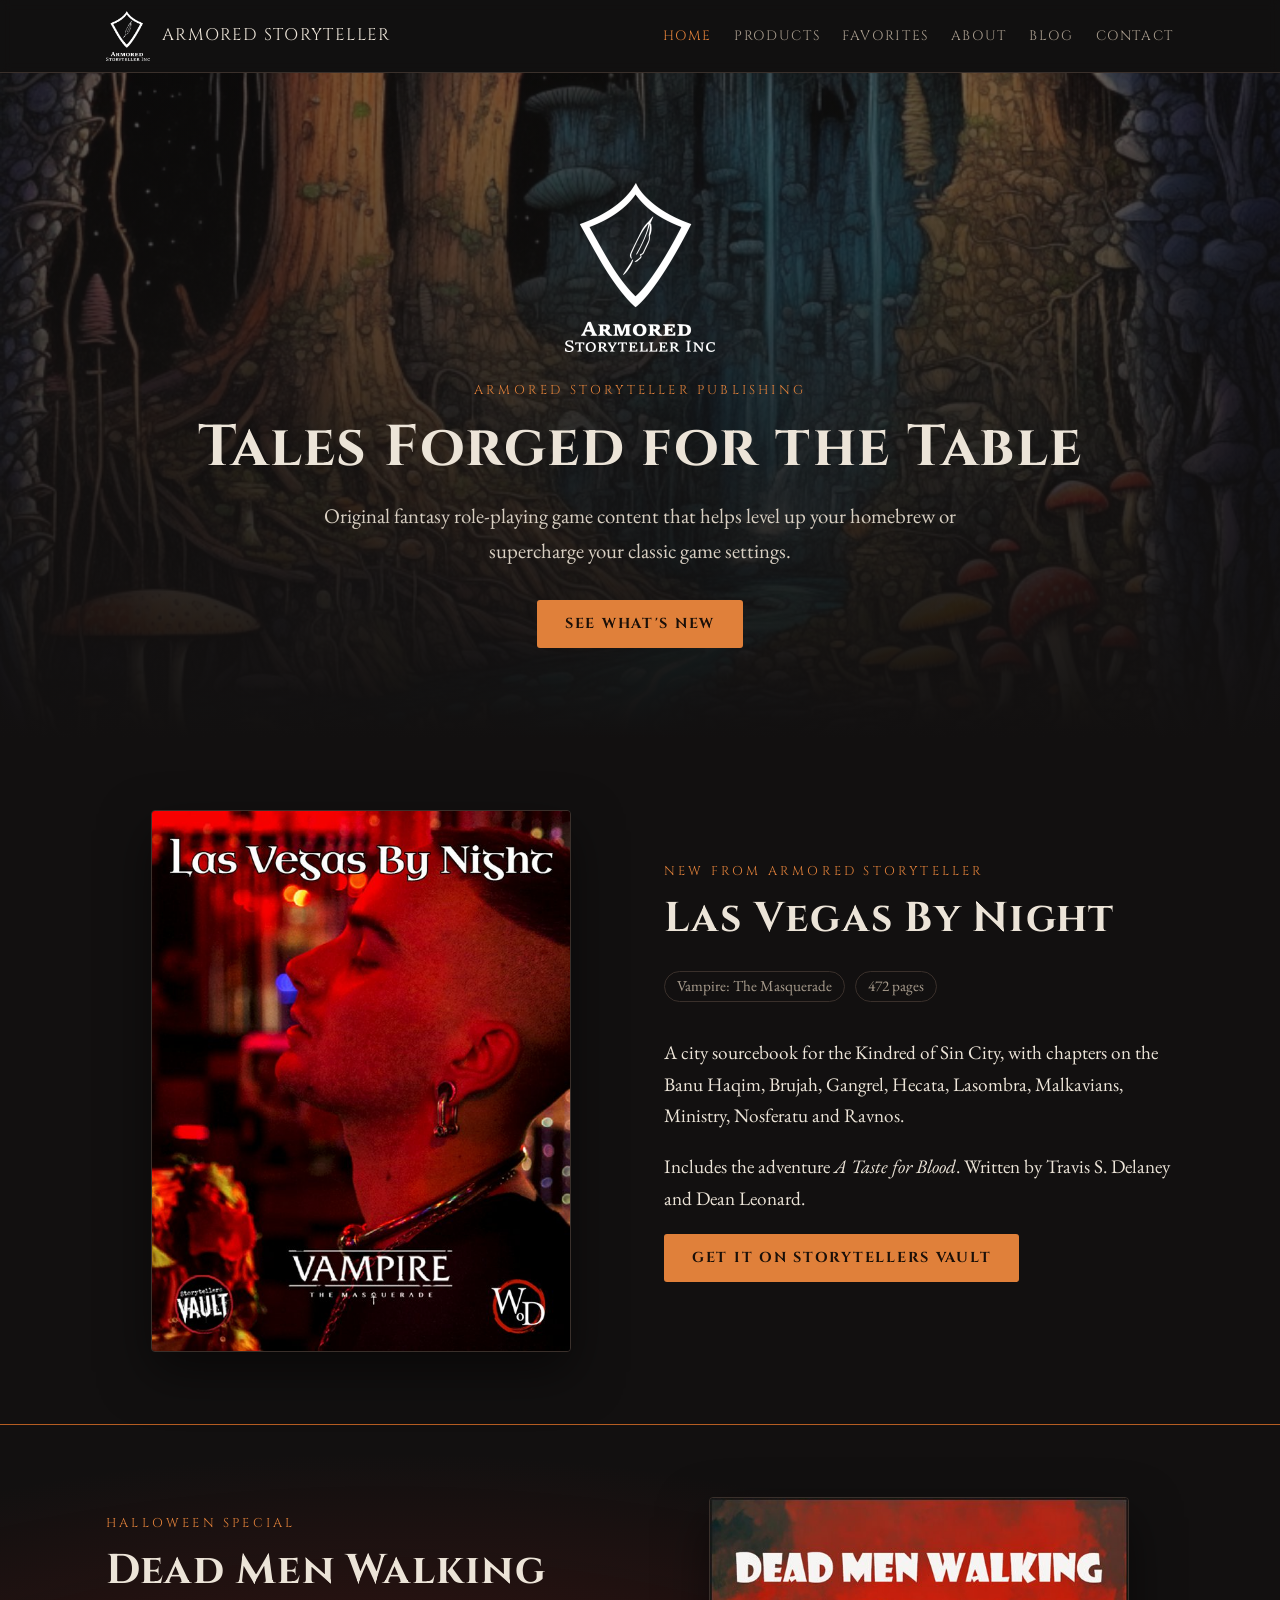
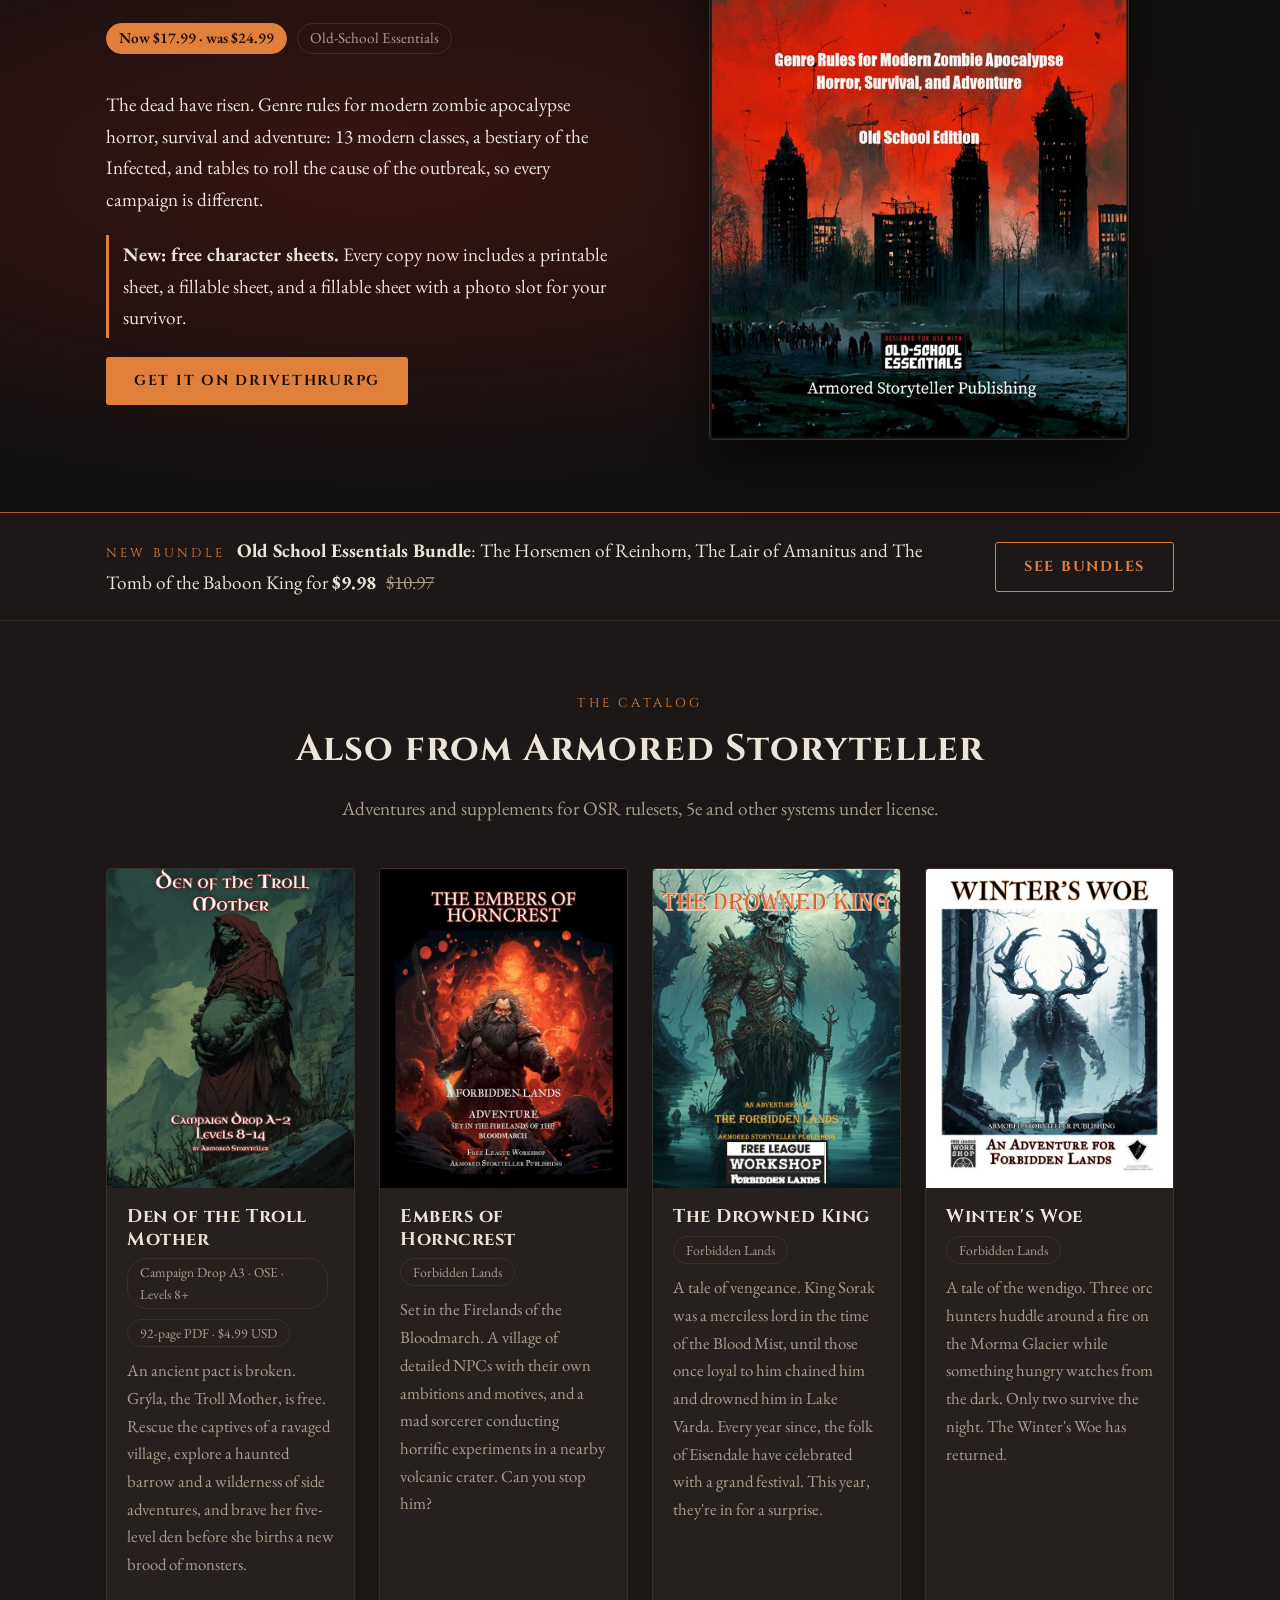
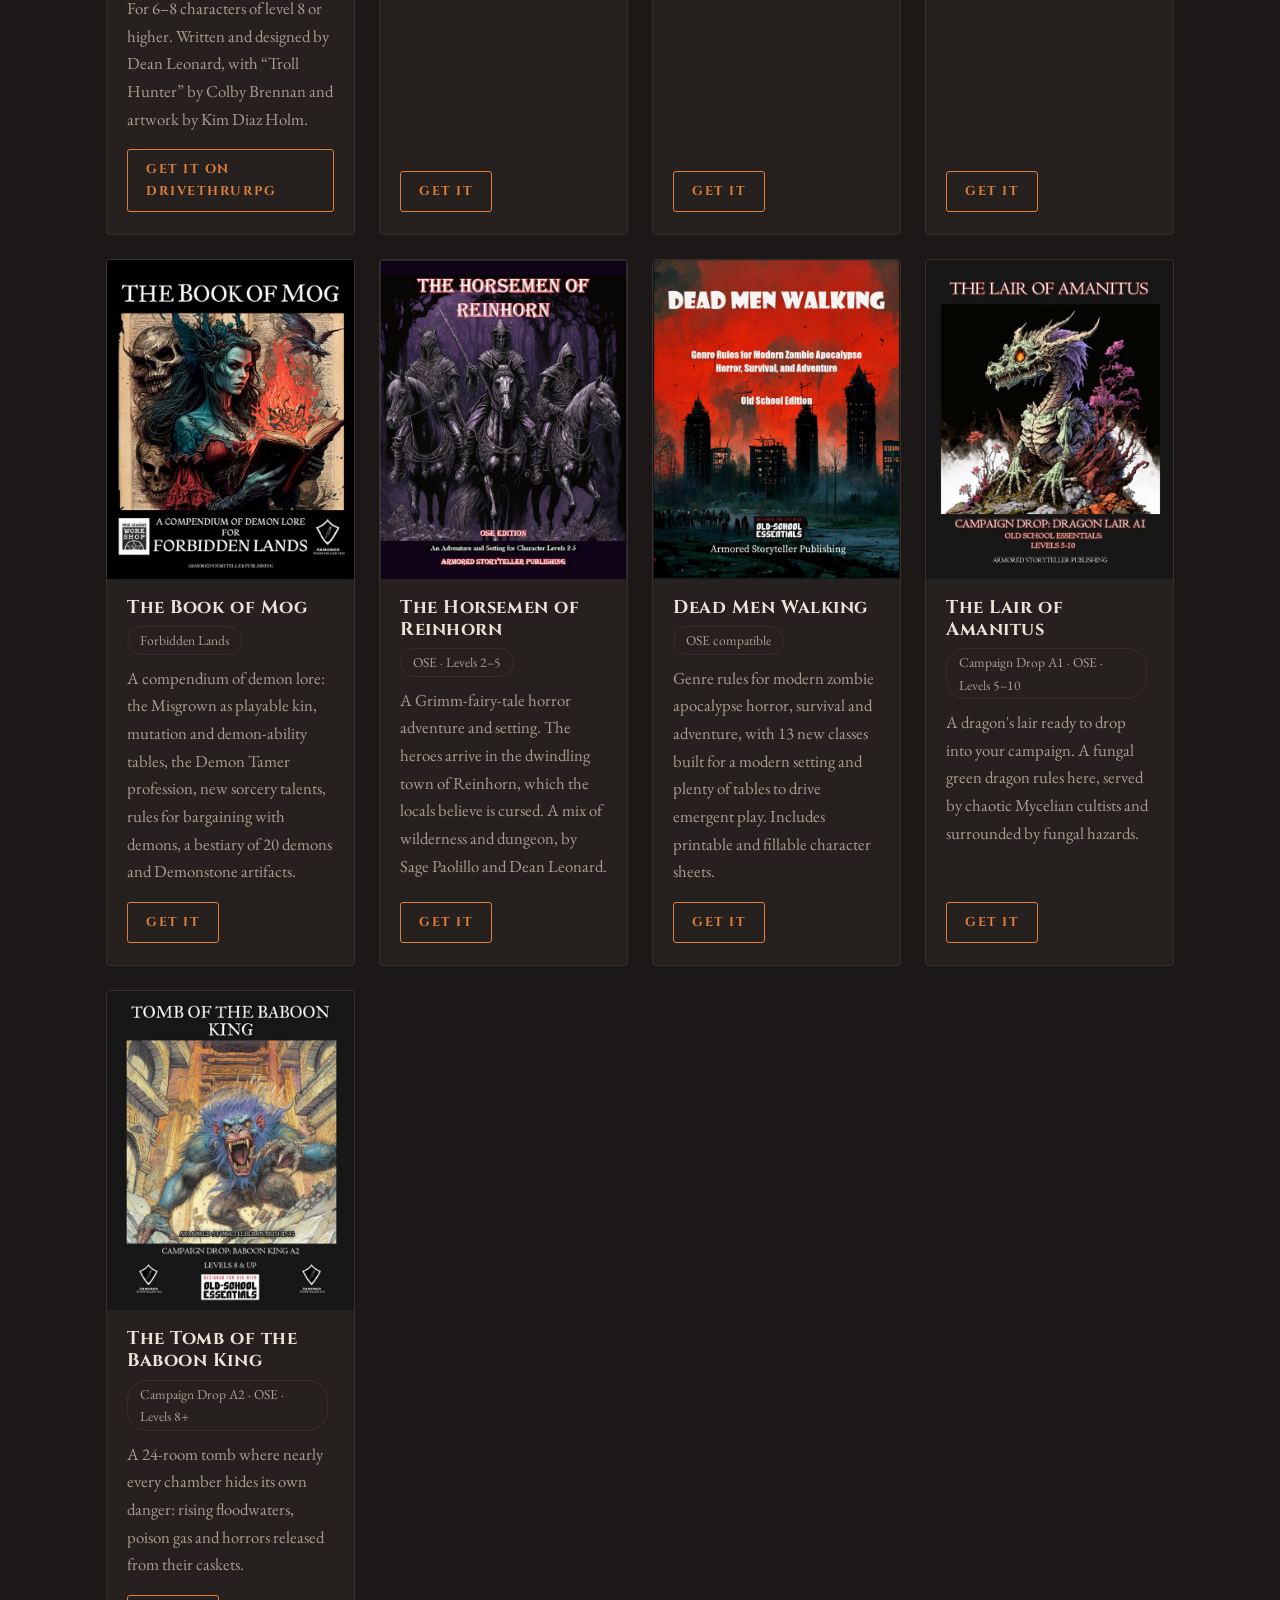
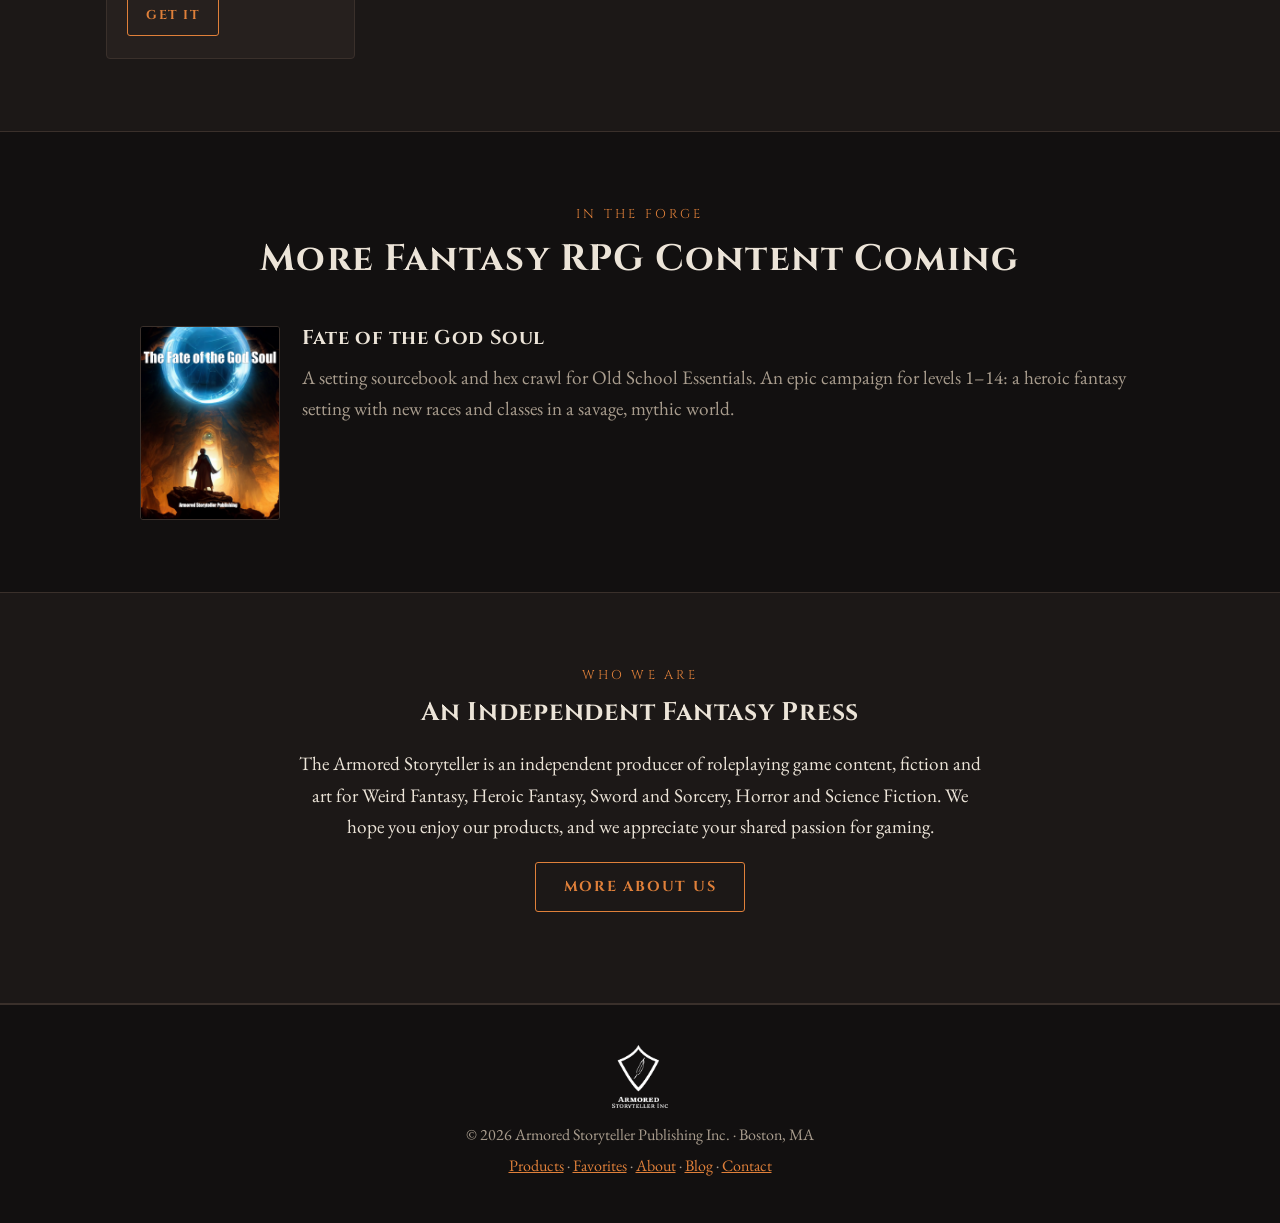
==== index.html @ 558086ab "Add Den of the Troll Mother to the published catalog Move Campaign Drop A3 from In the Forge to the " ====
<!doctype html>
<html lang="en">
<head>
  <meta charset="utf-8">
  <meta name="viewport" content="width=device-width, initial-scale=1">
  <title>Armored Storyteller Publishing</title>
  <meta name="description" content="Original fantasy role-playing game content to level up your homebrew or supercharge your classic game settings.">
  <link rel="icon" href="images/logo.png">
  <link rel="preconnect" href="https://fonts.googleapis.com">
  <link rel="preconnect" href="https://fonts.gstatic.com" crossorigin>
  <link href="https://fonts.googleapis.com/css2?family=Cinzel:wght@500;700&family=EB+Garamond:ital,wght@0,400;0,600;1,400&display=swap" rel="stylesheet">
  <link rel="stylesheet" href="style.css">
</head>
<body>

  <header class="site-header">
    <div class="wrap">
      <a class="brand" href="index.html">
        <img class="logo-img" src="images/logo-black.png" alt="">
        <span>Armored Storyteller</span>
      </a>
      <nav class="site-nav">
        <a href="index.html" aria-current="page">Home</a>
        <a href="index.html#products">Products</a>
        <a href="favorites.html">Favorites</a>
        <a href="about.html">About</a>
        <a href="blog.html">Blog</a>
        <a href="about.html#contact">Contact</a>
      </nav>
    </div>
  </header>

  <main>
    <div class="hero">
      <div class="wrap">
        <img class="logo-img" src="images/logo-black.png" alt="Armored Storyteller shield and quill logo">
        <span class="eyebrow">Armored Storyteller Publishing</span>
        <h1>Tales Forged for the Table</h1>
        <p>Original fantasy role-playing game content that helps level up your homebrew or supercharge your classic game settings.</p>
        <a class="button" href="#featured">See What's New</a>
      </div>
    </div>

    <section id="featured">
      <div class="wrap feature">
        <img class="feature-cover" src="images/cover-las-vegas-by-night.jpg" alt="Las Vegas By Night cover">
        <div>
          <span class="eyebrow">New from Armored Storyteller</span>
          <h2>Las Vegas By Night</h2>
          <span class="tag">Vampire: The Masquerade</span>
          <span class="tag">472 pages</span>
          <p>A city sourcebook for the Kindred of Sin City, with chapters on the Banu Haqim, Brujah, Gangrel, Hecata, Lasombra, Malkavians, Ministry, Nosferatu and Ravnos.</p>
          <p>Includes the adventure <em>A Taste for Blood</em>. Written by Travis S. Delaney and Dean Leonard.</p>
          <p><a class="button" href="https://site.storytellersvault.com/product/589470/Las-Vegas-By-Night">Get It on Storytellers Vault</a></p>
        </div>
      </div>
    </section>

    <!-- Seasonal special: edit or remove this whole section when the sale ends -->
    <section id="halloween" class="special">
      <div class="wrap feature">
        <div>
          <span class="eyebrow">Halloween Special</span>
          <h2>Dead Men Walking</h2>
          <span class="tag tag-special">Now $17.99 &middot; was $24.99</span>
          <span class="tag">Old-School Essentials</span>
          <p>The dead have risen. Genre rules for modern zombie apocalypse horror, survival and adventure: 13 modern classes, a bestiary of the Infected, and tables to roll the cause of the outbreak, so every campaign is different.</p>
          <p class="special-callout"><strong>New: free character sheets.</strong> Every copy now includes a printable sheet, a fillable sheet, and a fillable sheet with a photo slot for your survivor.</p>
          <p><a class="button" href="https://www.drivethrurpg.com/product/413932/Dead-Men-Walking-Genre-Rules-for-Modern-Zombie-Apocalypse-Horror-Survival-and-Adventure">Get It on DriveThruRPG</a></p>
        </div>
        <img class="feature-cover" src="images/cover-dead-men-walking.jpg" alt="Dead Men Walking cover">
      </div>
    </section>

    <section class="bundle-strip">
      <div class="wrap">
        <p><span class="eyebrow">New Bundle</span> <strong>Old School Essentials Bundle</strong>: The Horsemen of Reinhorn, The Lair of Amanitus and The Tomb of the Baboon King for <strong>$9.98</strong> <s>$10.97</s></p>
        <a class="button ghost" href="favorites.html">See Bundles</a>
      </div>
    </section>

    <section id="products" class="alt">
      <div class="wrap">
        <div class="section-title">
          <span class="eyebrow">The Catalog</span>
          <h2>Also from Armored Storyteller</h2>
          <p>Adventures and supplements for OSR rulesets, 5e and other systems under license.</p>
        </div>

        <div class="grid">
          <article class="card" id="den-of-the-troll-mother">
            <div class="card-art"><img src="images/cover-den-of-the-troll-mother.jpg" alt="Den of the Troll Mother cover"></div>
            <div class="card-body">
              <h3>Den of the Troll Mother</h3>
              <span class="tag">Campaign Drop A3 &middot; OSE &middot; Levels 8+</span>
              <span class="tag">92-page PDF &middot; $4.99 USD</span>
              <p>An ancient pact is broken. Gr&yacute;la, the Troll Mother, is free. Rescue the captives of a ravaged village, explore a haunted barrow and a wilderness of side adventures, and brave her five-level den before she births a new brood of monsters.</p>
              <p>For 6&ndash;8 characters of level 8 or higher. Written and designed by Dean Leonard, with &ldquo;Troll Hunter&rdquo; by Colby Brennan and artwork by Kim Diaz Holm.</p>
              <a class="button ghost" href="https://www.drivethrurpg.com/en/product/591816/den-of-the-troll-mother-campaign-drop-a3">Get It on DriveThruRPG</a>
            </div>
          </article>

          <article class="card">
            <div class="card-art"><img src="images/cover-embers-of-horncrest.jpg" alt="The Embers of Horncrest cover"></div>
            <div class="card-body">
              <h3>Embers of Horncrest</h3>
              <span class="tag">Forbidden Lands</span>
              <p>Set in the Firelands of the Bloodmarch. A village of detailed NPCs with their own ambitions and motives, and a mad sorcerer conducting horrific experiments in a nearby volcanic crater. Can you stop him?</p>
              <a class="button ghost" href="https://www.drivethrurpg.com/en/product/478391/embers-of-horncrest">Get It</a>
            </div>
          </article>

          <article class="card">
            <div class="card-art"><img src="images/cover-drowned-king.jpg" alt="The Drowned King cover"></div>
            <div class="card-body">
              <h3>The Drowned King</h3>
              <span class="tag">Forbidden Lands</span>
              <p>A tale of vengeance. King Sorak was a merciless lord in the time of the Blood Mist, until those once loyal to him chained him and drowned him in Lake Varda. Every year since, the folk of Eisendale have celebrated with a grand festival. This year, they're in for a surprise.</p>
              <a class="button ghost" href="https://www.drivethrurpg.com/product/424022/The-Drowned-King">Get It</a>
            </div>
          </article>

          <article class="card">
            <div class="card-art"><img src="images/cover-winters-woe.jpg" alt="Winter's Woe cover"></div>
            <div class="card-body">
              <h3>Winter's Woe</h3>
              <span class="tag">Forbidden Lands</span>
              <p>A tale of the wendigo. Three orc hunters huddle around a fire on the Morma Glacier while something hungry watches from the dark. Only two survive the night. The Winter's Woe has returned.</p>
              <a class="button ghost" href="https://www.drivethrurpg.com/product/429504/Winters-Woe-An-Adventure-for-Forbidden-Lands">Get It</a>
            </div>
          </article>

          <article class="card">
            <div class="card-art"><img src="images/cover-book-of-mog.jpg" alt="The Book of Mog cover"></div>
            <div class="card-body">
              <h3>The Book of Mog</h3>
              <span class="tag">Forbidden Lands</span>
              <p>A compendium of demon lore: the Misgrown as playable kin, mutation and demon-ability tables, the Demon Tamer profession, new sorcery talents, rules for bargaining with demons, a bestiary of 20 demons and Demonstone artifacts.</p>
              <a class="button ghost" href="https://www.drivethrurpg.com/product/435858/The-Book-of-Mog">Get It</a>
            </div>
          </article>

          <article class="card">
            <div class="card-art"><img src="images/cover-horsemen-of-reinhorn.jpg" alt="The Horsemen of Reinhorn cover"></div>
            <div class="card-body">
              <h3>The Horsemen of Reinhorn</h3>
              <span class="tag">OSE &middot; Levels 2&ndash;5</span>
              <p>A Grimm-fairy-tale horror adventure and setting. The heroes arrive in the dwindling town of Reinhorn, which the locals believe is cursed. A mix of wilderness and dungeon, by Sage Paolillo and Dean Leonard.</p>
              <a class="button ghost" href="https://www.drivethrurpg.com/product/420869/The-Horsemen-of-Reinhorn">Get It</a>
            </div>
          </article>

          <article class="card">
            <div class="card-art"><img src="images/cover-dead-men-walking.jpg" alt="Dead Men Walking cover"></div>
            <div class="card-body">
              <h3>Dead Men Walking</h3>
              <span class="tag">OSE compatible</span>
              <p>Genre rules for modern zombie apocalypse horror, survival and adventure, with 13 new classes built for a modern setting and plenty of tables to drive emergent play. Includes printable and fillable character sheets.</p>
              <a class="button ghost" href="https://www.drivethrurpg.com/product/413932/Dead-Men-Walking-Genre-Rules-for-Modern-Zombie-Apocalypse-Horror-Survival-and-Adventure">Get It</a>
            </div>
          </article>

          <article class="card">
            <div class="card-art"><img src="images/cover-lair-of-amanitus.jpg" alt="The Lair of Amanitus cover"></div>
            <div class="card-body">
              <h3>The Lair of Amanitus</h3>
              <span class="tag">Campaign Drop A1 &middot; OSE &middot; Levels 5&ndash;10</span>
              <p>A dragon's lair ready to drop into your campaign. A fungal green dragon rules here, served by chaotic Mycelian cultists and surrounded by fungal hazards.</p>
              <a class="button ghost" href="https://www.drivethrurpg.com/product/424995/The-Lair-of-Amanitus-Campaign-Drop-Dragon-Lair-A1">Get It</a>
            </div>
          </article>

          <article class="card">
            <div class="card-art"><img src="images/cover-tomb-of-the-baboon-king.jpg" alt="Tomb of the Baboon King cover"></div>
            <div class="card-body">
              <h3>The Tomb of the Baboon King</h3>
              <span class="tag">Campaign Drop A2 &middot; OSE &middot; Levels 8+</span>
              <p>A 24-room tomb where nearly every chamber hides its own danger: rising floodwaters, poison gas and horrors released from their caskets.</p>
              <a class="button ghost" href="https://www.drivethrurpg.com/product/443056/The-Tomb-of-the-Baboon-King-Campaign-Drop-A2">Get It</a>
            </div>
          </article>
        </div>
      </div>
    </section>

    <section id="forge">
      <div class="wrap">
        <div class="section-title">
          <span class="eyebrow">In the Forge</span>
          <h2>More Fantasy RPG Content Coming</h2>
        </div>

        <div class="forge">
          <div class="forge-item">
            <img src="images/fate-of-the-god-soul.png" alt="Fate of the God Soul cover">
            <div>
              <h3>Fate of the God Soul</h3>
              <p>A setting sourcebook and hex crawl for Old School Essentials. An epic campaign for levels 1&ndash;14: a heroic fantasy setting with new races and classes in a savage, mythic world.</p>
            </div>
          </div>


        </div>
      </div>
    </section>

    <section class="alt">
      <div class="wrap prose" style="text-align: center;">
        <span class="eyebrow">Who We Are</span>
        <h2 style="margin-top: 0;">An Independent Fantasy Press</h2>
        <p>The Armored Storyteller is an independent producer of roleplaying game content, fiction and art for Weird Fantasy, Heroic Fantasy, Sword and Sorcery, Horror and Science Fiction. We hope you enjoy our products, and we appreciate your shared passion for gaming.</p>
        <p><a class="button ghost" href="about.html">More About Us</a></p>
      </div>
    </section>
  </main>

  <footer class="site-footer">
    <div class="wrap">
      <img class="logo-img" src="images/logo-black.png" alt="">
      <p>&copy; 2026 Armored Storyteller Publishing Inc. &middot; Boston, MA</p>
      <p><a href="index.html#products">Products</a> &middot; <a href="favorites.html">Favorites</a> &middot; <a href="about.html">About</a> &middot; <a href="blog.html">Blog</a> &middot; <a href="about.html#contact">Contact</a></p>
    </div>
  </footer>

</body>
</html>
---- style.css ----
/* Armored Storyteller Publishing - shared styles */

:root {
  --bg: #121010;
  --surface: #1c1817;
  --surface-2: #26201e;
  --border: #3a302b;
  --text: #ece4d8;
  --muted: #a99d8e;
  --ember: #e0803a;
  --ember-dark: #b55d22;
  --heading-font: "Cinzel", Georgia, serif;
  --body-font: "EB Garamond", Georgia, serif;
}

* { box-sizing: border-box; }

html { scroll-behavior: smooth; }

body {
  margin: 0;
  background: var(--bg);
  color: var(--text);
  font-family: var(--body-font);
  font-size: 1.2rem;
  line-height: 1.65;
}

img { max-width: 100%; display: block; }

a { color: var(--ember); }
a:hover { color: #f3a165; }

h1, h2, h3 {
  font-family: var(--heading-font);
  font-weight: 700;
  line-height: 1.2;
  letter-spacing: 0.03em;
  margin: 0 0 0.6em;
}

.wrap {
  max-width: 1100px;
  margin: 0 auto;
  padding: 0 16px;
}

/* ---------- Header ---------- */

.site-header {
  position: sticky;
  top: 0;
  z-index: 10;
  background: rgba(18, 16, 16, 0.94);
  border-bottom: 1px solid var(--border);
  backdrop-filter: blur(6px);
}

.site-header .wrap {
  display: flex;
  align-items: center;
  justify-content: space-between;
  gap: 16px;
  min-height: 72px;
  flex-wrap: wrap;
}

.brand {
  display: flex;
  align-items: center;
  gap: 12px;
  text-decoration: none;
  color: var(--text);
}

/* The logo file is black on white; invert it for the dark theme */
.logo-img {
  filter: invert(1);
  mix-blend-mode: screen;
}

.brand .logo-img { width: 44px; }

.brand span {
  font-family: var(--heading-font);
  font-size: 1.05rem;
  letter-spacing: 0.08em;
  text-transform: uppercase;
}

.site-nav {
  display: flex;
  flex-wrap: wrap;
  gap: 4px 22px;
}

.site-nav a {
  font-family: var(--heading-font);
  font-size: 0.85rem;
  letter-spacing: 0.12em;
  text-transform: uppercase;
  text-decoration: none;
  color: var(--muted);
  padding: 6px 0;
}

.site-nav a:hover,
.site-nav a[aria-current="page"] { color: var(--ember); }

/* ---------- Hero ---------- */

.hero {
  position: relative;
  padding: 110px 0 90px;
  background:
    linear-gradient(180deg, rgba(18,16,16,0.55) 0%, rgba(18,16,16,0.85) 70%, var(--bg) 100%),
    url("images/cavern.png") center / cover no-repeat;
  text-align: center;
}

.hero .logo-img {
  width: 150px;
  margin: 0 auto 28px;
}

.hero h1 {
  font-size: clamp(2rem, 6vw, 3.6rem);
  margin-bottom: 0.3em;
}

.hero p {
  max-width: 640px;
  margin: 0 auto 32px;
  font-size: 1.3rem;
  color: #d8cfc2;
}

.eyebrow {
  display: block;
  font-family: var(--heading-font);
  font-size: 0.8rem;
  letter-spacing: 0.25em;
  text-transform: uppercase;
  color: var(--ember);
  margin-bottom: 12px;
}

.button {
  display: inline-block;
  padding: 12px 28px;
  background: var(--ember);
  color: #1a0f08;
  font-family: var(--heading-font);
  font-weight: 700;
  font-size: 0.9rem;
  letter-spacing: 0.12em;
  text-transform: uppercase;
  text-decoration: none;
  border-radius: 3px;
}

.button:hover { background: #f09550; color: #1a0f08; }

.button.ghost {
  background: transparent;
  color: var(--ember);
  border: 1px solid var(--ember);
}

.button.ghost:hover { background: rgba(224, 128, 58, 0.12); color: var(--ember); }

/* ---------- Sections ---------- */

section { padding: 72px 0; }

.section-title {
  text-align: center;
  margin-bottom: 44px;
}

.section-title h2 { font-size: clamp(1.6rem, 4vw, 2.3rem); }

.section-title p {
  max-width: 640px;
  margin: 0 auto;
  color: var(--muted);
}

.alt { background: var(--surface); border-top: 1px solid var(--border); border-bottom: 1px solid var(--border); }

/* Featured product */

.feature {
  display: grid;
  grid-template-columns: 1fr 1fr;
  gap: 48px;
  align-items: center;
}

.feature img {
  border-radius: 4px;
  border: 1px solid var(--border);
  box-shadow: 0 20px 50px rgba(0, 0, 0, 0.5);
}

.feature h2 { font-size: clamp(1.8rem, 4vw, 2.6rem); }

.tag {
  display: inline-block;
  font-size: 0.95rem;
  color: var(--muted);
  border: 1px solid var(--border);
  border-radius: 20px;
  padding: 2px 12px;
  margin: 0 6px 16px 0;
}

/* Seasonal special section */

.special {
  background:
    radial-gradient(ellipse at 30% 50%, rgba(160, 30, 20, 0.28) 0%, rgba(18, 16, 16, 0) 65%),
    var(--bg);
  border-top: 1px solid var(--ember-dark);
  border-bottom: 1px solid var(--ember-dark);
}

.special-callout {
  border-left: 3px solid var(--ember);
  padding: 4px 0 4px 14px;
  color: var(--text);
}

/* Slim "new bundle" strip */

.bundle-strip { padding: 22px 0; background: var(--surface); }

.bundle-strip .wrap {
  display: flex;
  align-items: center;
  justify-content: space-between;
  gap: 16px 28px;
  flex-wrap: wrap;
}

.bundle-strip p { margin: 0; flex: 1 1 480px; }

.bundle-strip .eyebrow { display: inline; margin-right: 8px; }

.bundle-strip s { color: var(--muted); margin-left: 6px; }

/* Product grid */

.grid {
  display: grid;
  grid-template-columns: repeat(auto-fill, minmax(230px, 1fr));
  gap: 24px;
}

.card {
  background: var(--surface-2);
  border: 1px solid var(--border);
  border-radius: 4px;
  overflow: hidden;
  display: flex;
  flex-direction: column;
}

.feature .feature-cover {
  max-width: 420px;
  width: 100%;
  justify-self: center;
}

.card-art {
  aspect-ratio: 600 / 775;
  background: radial-gradient(circle at 50% 40%, #3a2a20 0%, #1a1513 75%);
  display: flex;
  align-items: center;
  justify-content: center;
  overflow: hidden;
}

.card-art img { width: 100%; height: 100%; object-fit: cover; }

.card-art .logo-img { width: 45%; height: auto; opacity: 0.35; }

.card-body {
  padding: 18px 20px 22px;
  display: flex;
  flex-direction: column;
  flex: 1;
}

.card h3 { font-size: 1.15rem; margin-bottom: 0.4em; }

.card .tag { align-self: flex-start; font-size: 0.85rem; margin-bottom: 10px; }

.card p { margin: 0 0 16px; font-size: 1.05rem; color: var(--muted); }

.card .button { margin-top: auto; align-self: flex-start; padding: 9px 18px; font-size: 0.8rem; }

/* Two-column "coming soon" */

.forge {
  max-width: 1000px;
  margin: 0 auto;
  display: grid;
  grid-template-columns: repeat(auto-fit, minmax(300px, 1fr));
  gap: 32px;
}

.forge-item {
  display: grid;
  grid-template-columns: 140px 1fr;
  gap: 22px;
  align-items: start;
}

.forge-item img { border-radius: 3px; border: 1px solid var(--border); }

.forge-item h3 { font-size: 1.25rem; }

.forge-item p { margin: 0; color: var(--muted); }

/* Customer Favorites bundles */

.bundles {
  display: grid;
  gap: 32px;
}

.bundle {
  display: grid;
  grid-template-columns: minmax(0, 1fr) minmax(0, 1.1fr);
  gap: 40px;
  align-items: center;
  background: var(--surface);
  border: 1px solid var(--border);
  border-radius: 4px;
  padding: 36px;
}

.bundle-covers {
  display: flex;
  justify-content: center;
  padding: 10px 0;
}

/* --n (number of covers) is set by favorites.html; covers overlap by 30% and always fit the column */
.bundle-covers img {
  --w: min(190px, calc(100% / (0.7 * var(--n, 2) + 0.3)));
  width: var(--w);
  min-width: 0;
  border-radius: 3px;
  border: 1px solid var(--border);
  box-shadow: 0 14px 30px rgba(0, 0, 0, 0.55);
}

.bundle-covers img + img { margin-left: calc(-0.3 * var(--w)); }

.bundle-covers img:nth-child(even) { transform: translateY(14px); }

.bundle h2 { font-size: clamp(1.5rem, 3.5vw, 2rem); margin-bottom: 0.4em; }

.bundle p { margin: 0 0 16px; color: #d8cfc2; }

.bundle-list {
  margin: 0 0 22px;
  padding-left: 1.2em;
}

.bundle-list li { margin: 4px 0; }

.bundle-list a { text-decoration: none; }

.bundle-list a:hover { text-decoration: underline; }

.bundle .bundle-note { color: var(--muted); font-style: italic; margin: 0; }

.bundle .bundle-price { display: flex; align-items: baseline; gap: 12px; margin-bottom: 18px; }

.bundle-price strong { font-family: var(--heading-font); font-size: 1.6rem; color: var(--text); }

.bundle-price s { color: var(--muted); font-size: 1.1rem; }

/* Seasonal / special-offer highlight */
.bundle-special { border-color: var(--ember); box-shadow: 0 0 0 1px var(--ember-dark), 0 18px 40px rgba(224, 128, 58, 0.12); }

.tag-special { background: var(--ember); border-color: var(--ember); color: #1a0f08; font-weight: 600; }

/* ---------- Text pages ---------- */

.page-head {
  padding: 80px 0 40px;
  text-align: center;
  border-bottom: 1px solid var(--border);
  background: linear-gradient(180deg, var(--surface) 0%, var(--bg) 100%);
}

.page-head h1 { font-size: clamp(2rem, 5vw, 3rem); margin: 0; }

.prose {
  max-width: 720px;
  margin: 0 auto;
}

.prose h2 { font-size: 1.6rem; margin-top: 1.4em; }

.prose blockquote {
  margin: 1.5em 0;
  padding: 0.4em 1.2em;
  border-left: 3px solid var(--ember);
  color: var(--muted);
  font-style: italic;
}

.post {
  padding-bottom: 56px;
  margin-bottom: 56px;
  border-bottom: 1px solid var(--border);
}

.post:last-child { border-bottom: 0; margin-bottom: 0; }

.post h2 { font-size: clamp(1.6rem, 4vw, 2.1rem); margin: 0 0 0.3em; }

.post .meta {
  font-size: 1rem;
  color: var(--muted);
  margin-bottom: 1.4em;
}

.post-list {
  list-style: none;
  padding: 0;
  margin: 0 0 48px;
  display: grid;
  gap: 10px;
}

.post-list a { font-family: var(--heading-font); font-size: 1.05rem; text-decoration: none; }

.post-list span { color: var(--muted); font-size: 1rem; }

/* ---------- Footer ---------- */

.site-footer {
  border-top: 1px solid var(--border);
  padding: 40px 0;
  text-align: center;
  color: var(--muted);
  font-size: 1rem;
}

.site-footer .logo-img { width: 56px; margin: 0 auto 14px; }

.site-footer p { margin: 4px 0; }

/* ---------- Phones ---------- */

@media (max-width: 760px) {
  body { font-size: 1.1rem; }
  .site-header { position: static; }
  .site-header .wrap { justify-content: center; padding-top: 12px; padding-bottom: 12px; }
  .site-nav { justify-content: center; }
  .hero { padding: 70px 0 60px; }
  .feature { grid-template-columns: 1fr; gap: 28px; }
  .forge-item { grid-template-columns: 100px 1fr; }
  .bundle { grid-template-columns: 1fr; gap: 24px; padding: 24px 18px; }
  section { padding: 52px 0; }
}
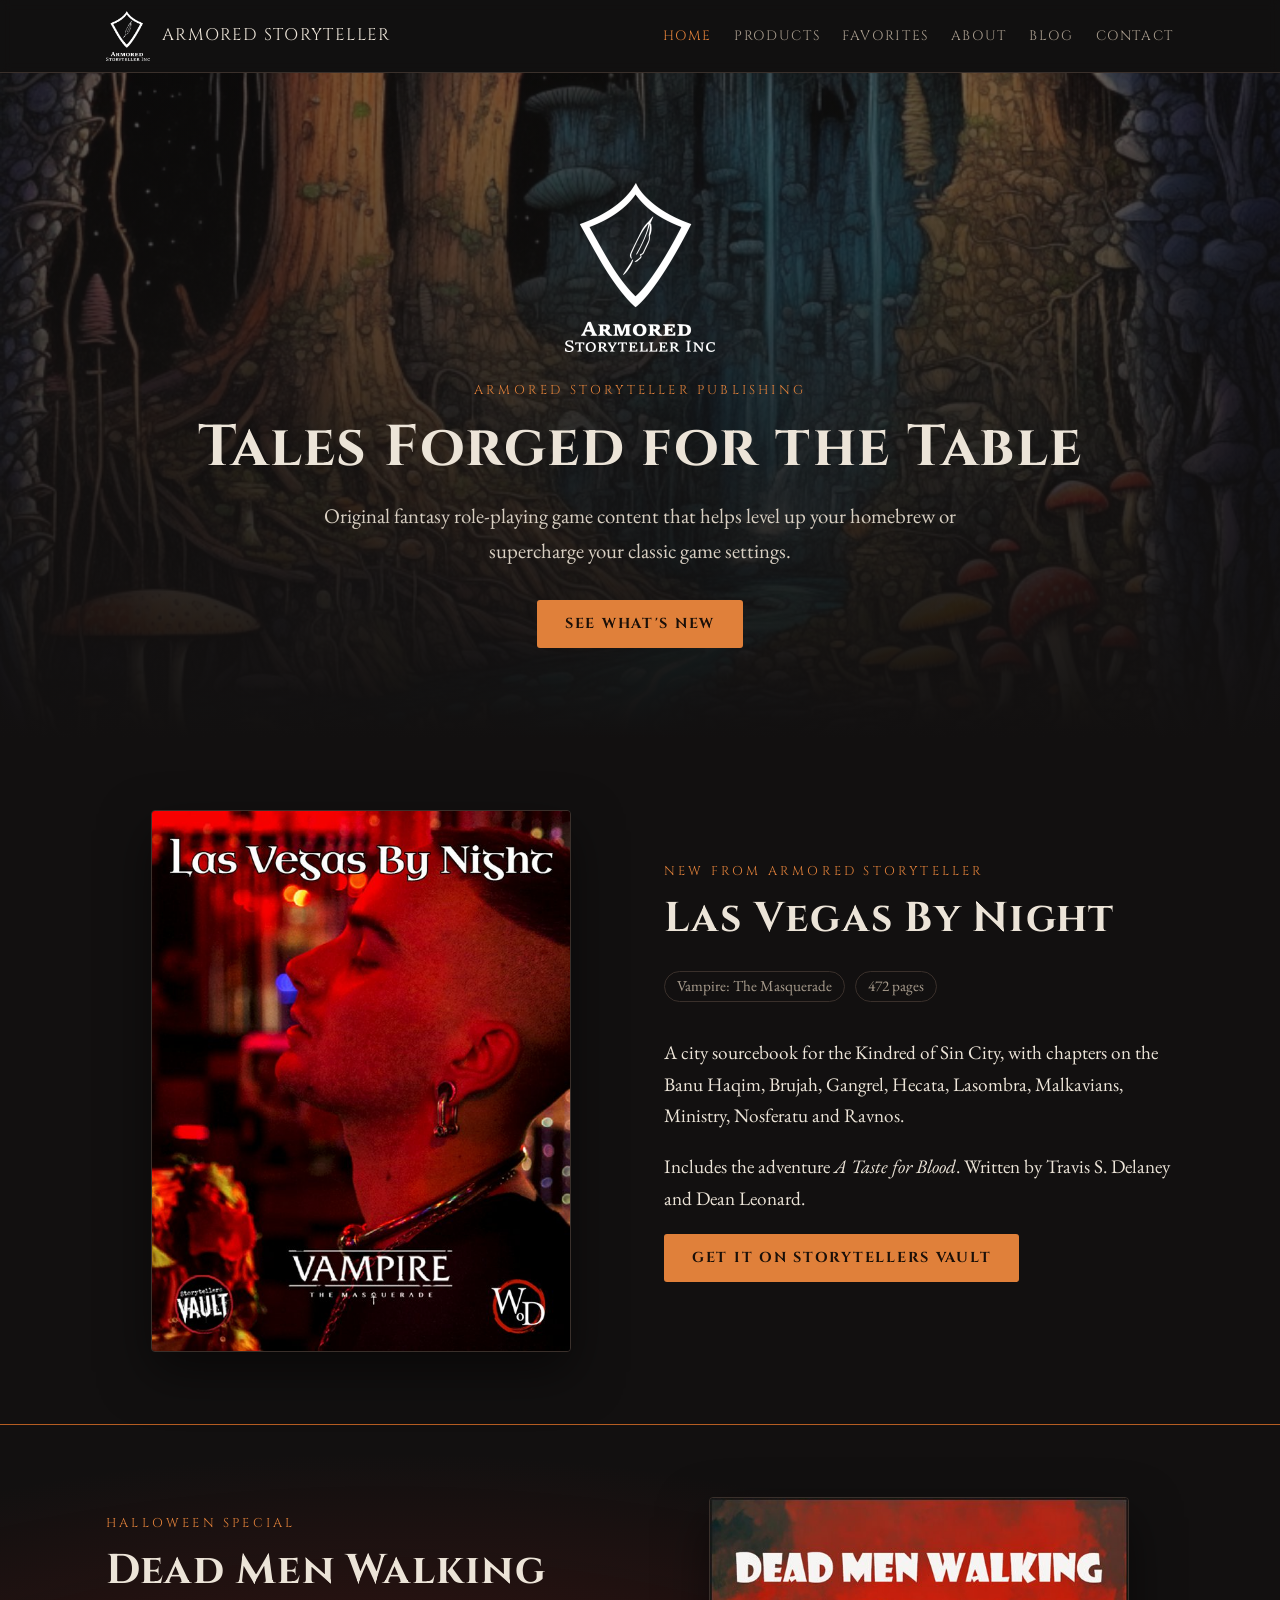
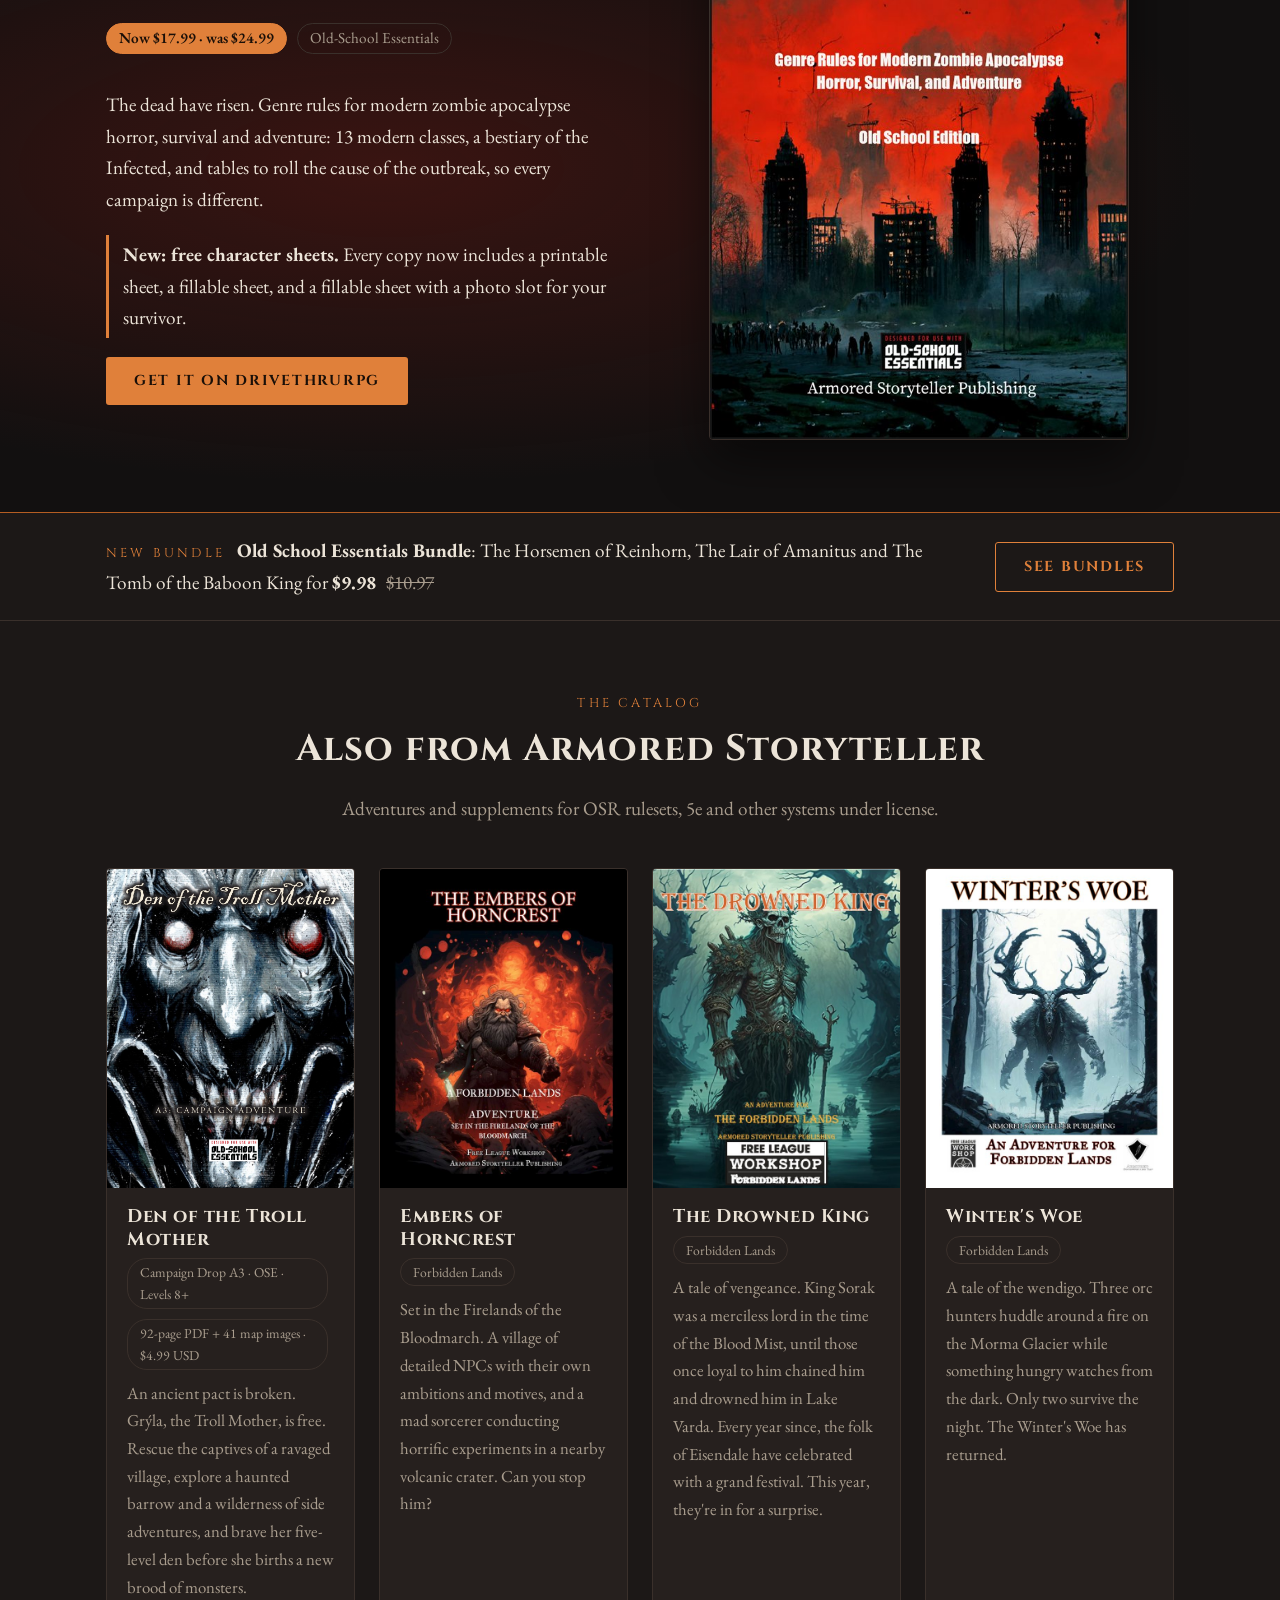
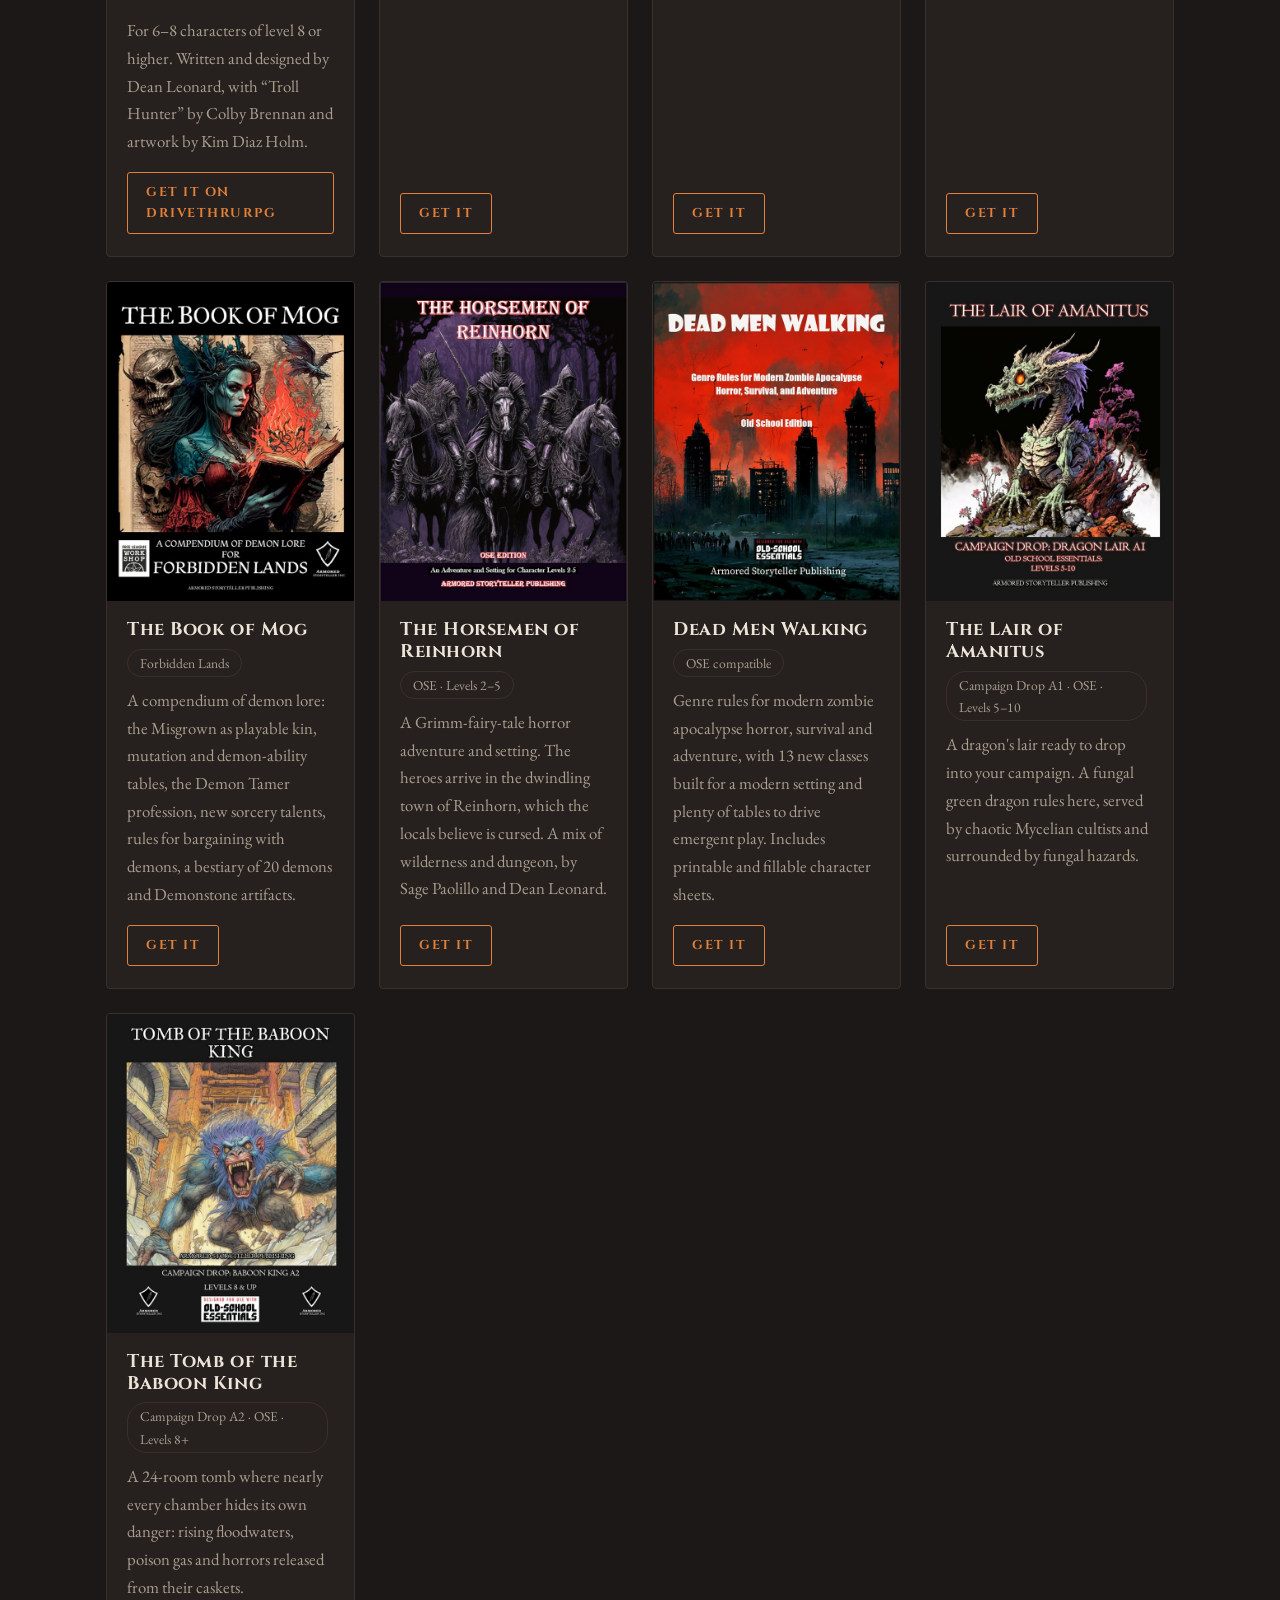
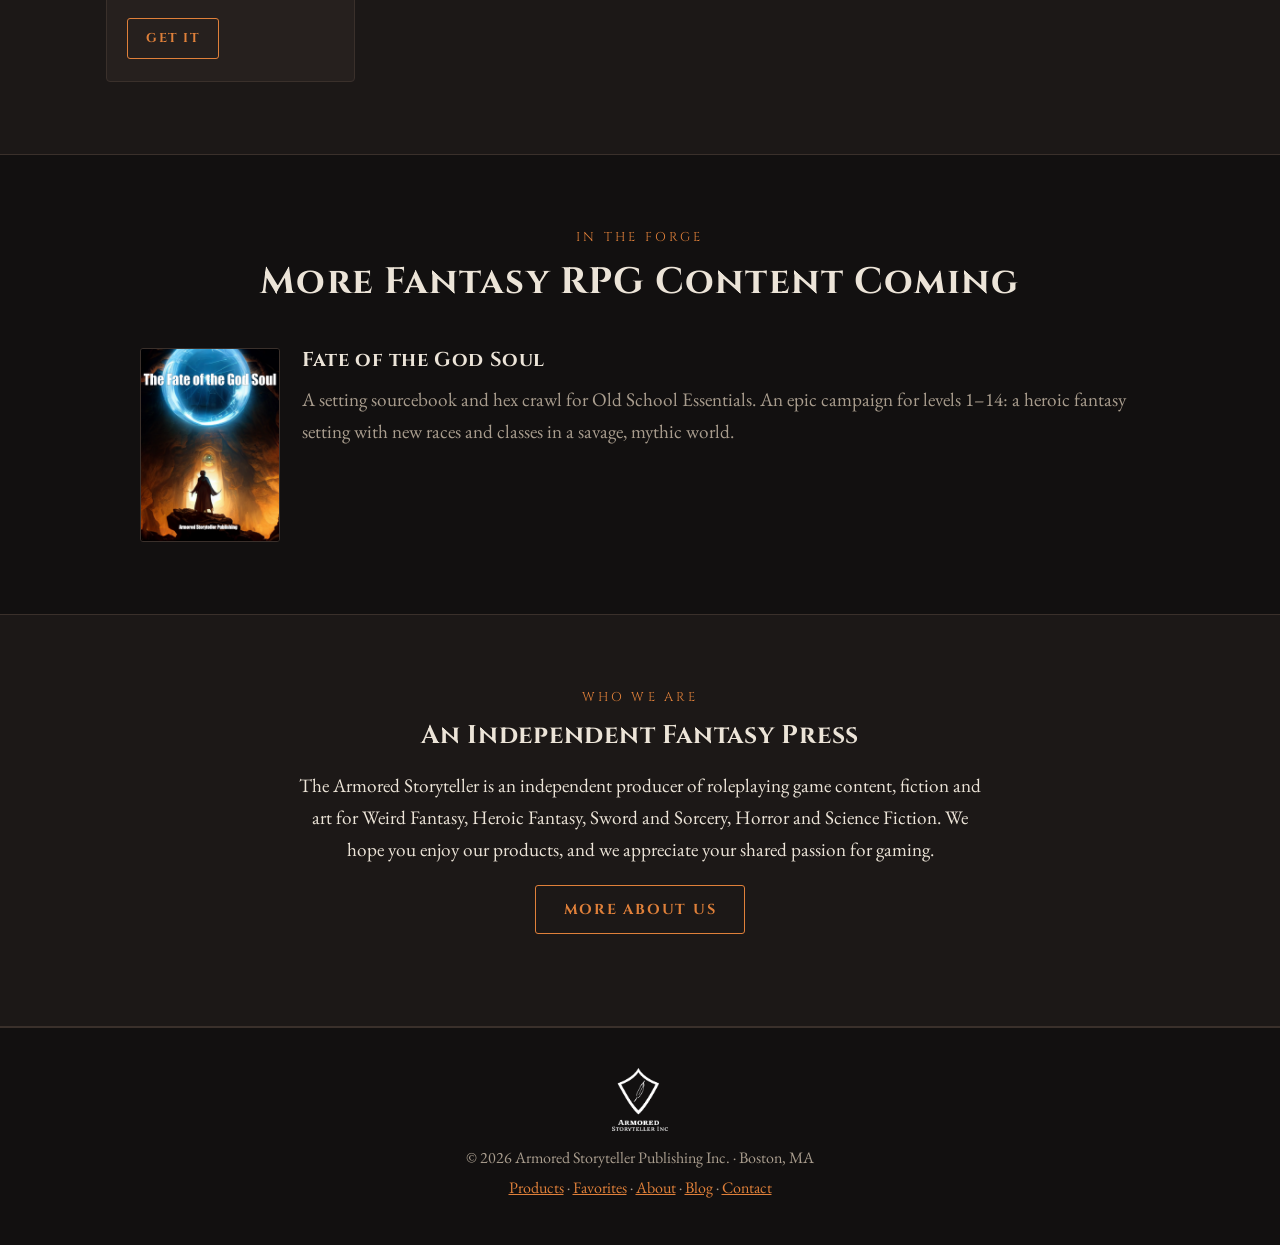
==== commit 32f57ea6: "Include 41 downloadable maps and refresh final cover" ====
--- a/index.html
+++ b/index.html
@@ -89,11 +89,11 @@
 
         <div class="grid">
           <article class="card" id="den-of-the-troll-mother">
-            <div class="card-art"><img src="images/cover-den-of-the-troll-mother.jpg" alt="Den of the Troll Mother cover"></div>
+            <div class="card-art"><img src="images/cover-den-of-the-troll-mother.jpg?v=43b0d7a" alt="Den of the Troll Mother cover"></div>
             <div class="card-body">
               <h3>Den of the Troll Mother</h3>
               <span class="tag">Campaign Drop A3 &middot; OSE &middot; Levels 8+</span>
-              <span class="tag">92-page PDF &middot; $4.99 USD</span>
+              <span class="tag">92-page PDF + 41 map images &middot; $4.99 USD</span>
               <p>An ancient pact is broken. Gr&yacute;la, the Troll Mother, is free. Rescue the captives of a ravaged village, explore a haunted barrow and a wilderness of side adventures, and brave her five-level den before she births a new brood of monsters.</p>
               <p>For 6&ndash;8 characters of level 8 or higher. Written and designed by Dean Leonard, with &ldquo;Troll Hunter&rdquo; by Colby Brennan and artwork by Kim Diaz Holm.</p>
               <a class="button ghost" href="https://www.drivethrurpg.com/en/product/591816/den-of-the-troll-mother-campaign-drop-a3">Get It on DriveThruRPG</a>
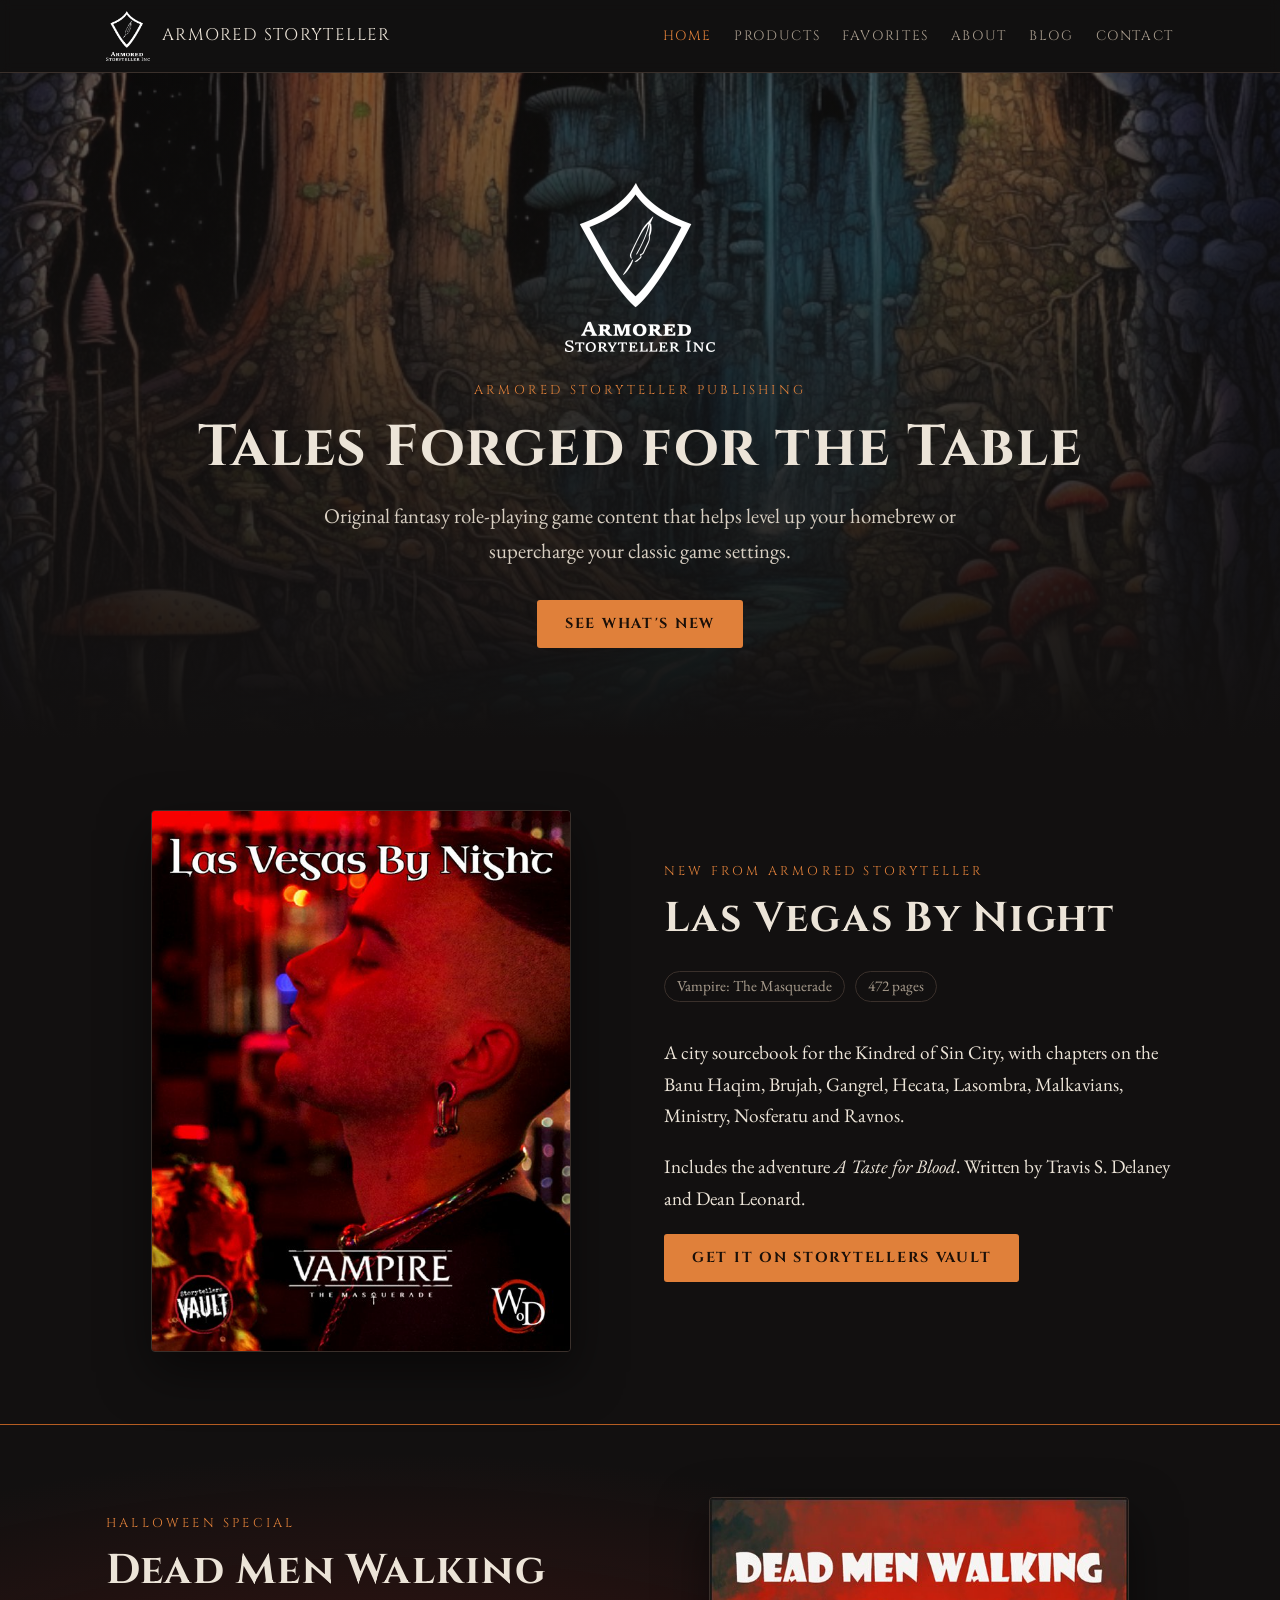
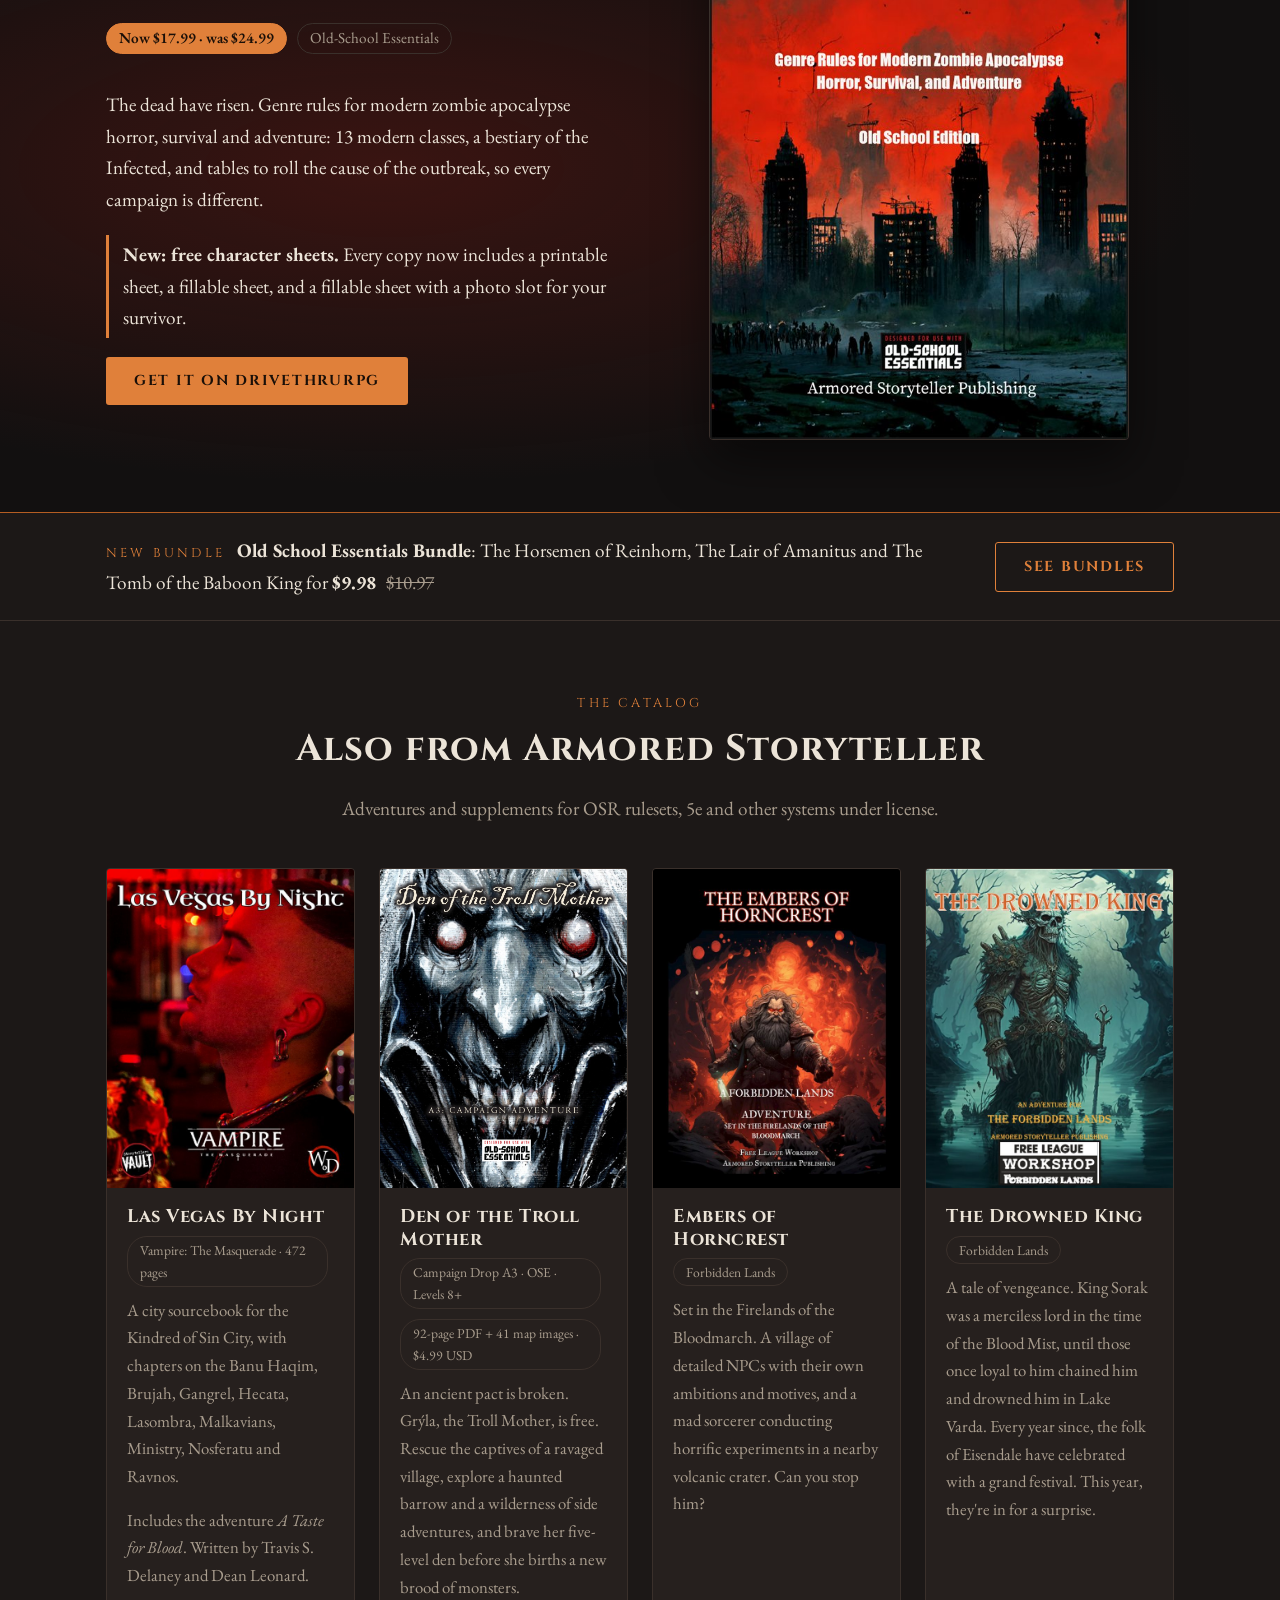
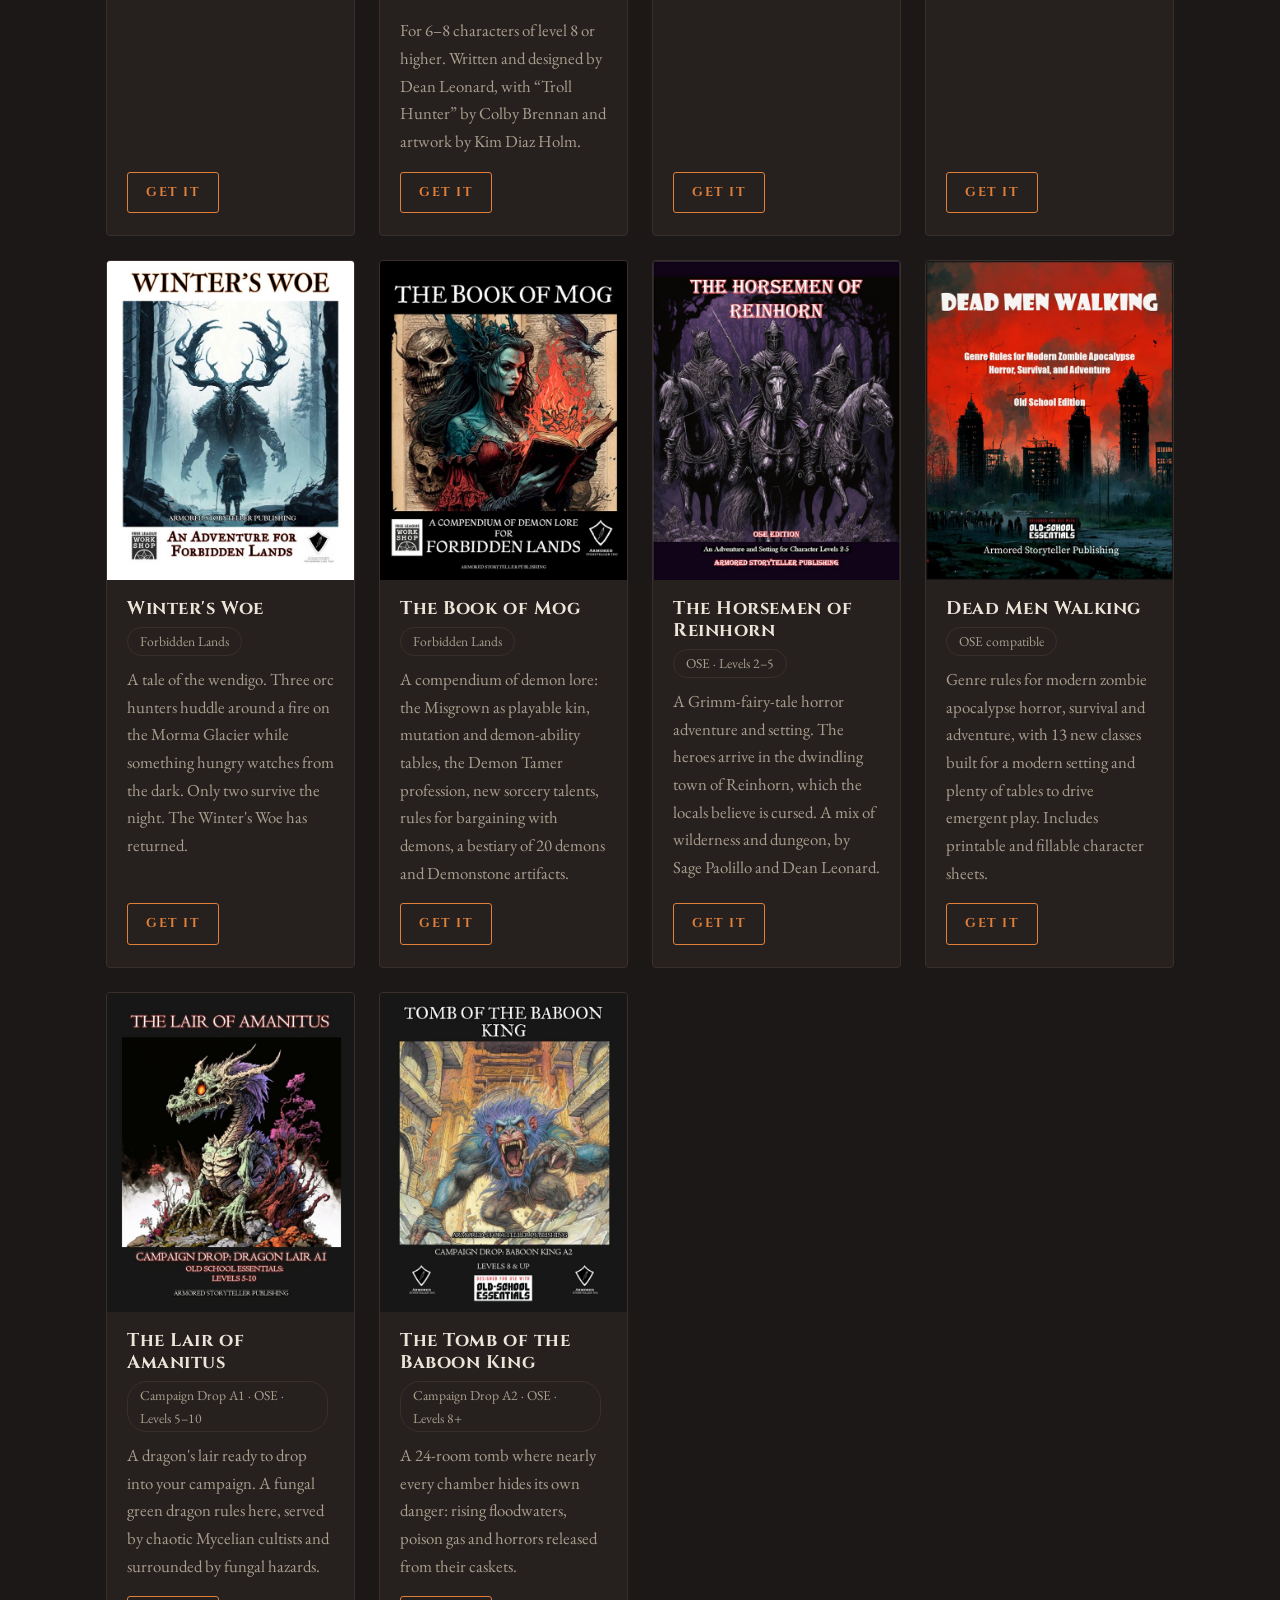
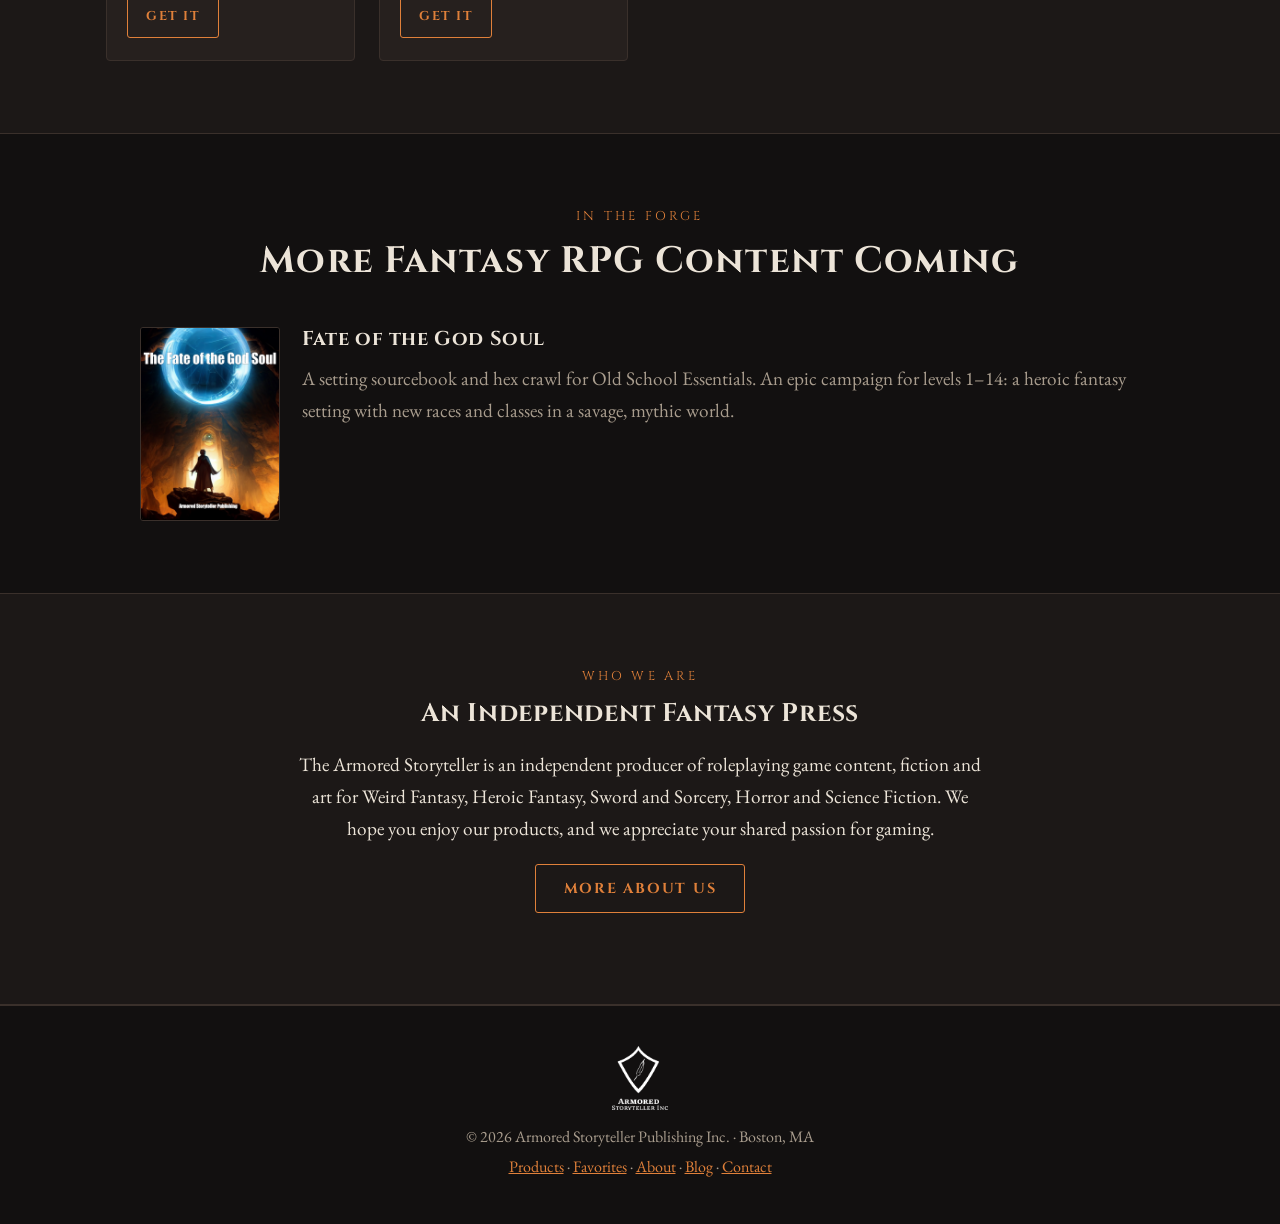
==== commit 5580dd98: "Match catalog buttons and add Las Vegas By Night card" ====
--- a/index.html
+++ b/index.html
@@ -88,6 +88,17 @@
         </div>
 
         <div class="grid">
+          <article class="card" id="las-vegas-by-night">
+            <div class="card-art"><img src="images/cover-las-vegas-by-night.jpg" alt="Las Vegas By Night cover"></div>
+            <div class="card-body">
+              <h3>Las Vegas By Night</h3>
+              <span class="tag">Vampire: The Masquerade &middot; 472 pages</span>
+              <p>A city sourcebook for the Kindred of Sin City, with chapters on the Banu Haqim, Brujah, Gangrel, Hecata, Lasombra, Malkavians, Ministry, Nosferatu and Ravnos.</p>
+              <p>Includes the adventure <em>A Taste for Blood</em>. Written by Travis S. Delaney and Dean Leonard.</p>
+              <a class="button ghost" href="https://site.storytellersvault.com/product/589470/Las-Vegas-By-Night">Get It</a>
+            </div>
+          </article>
+
           <article class="card" id="den-of-the-troll-mother">
             <div class="card-art"><img src="images/cover-den-of-the-troll-mother.jpg?v=43b0d7a" alt="Den of the Troll Mother cover"></div>
             <div class="card-body">
@@ -96,7 +107,7 @@
               <span class="tag">92-page PDF + 41 map images &middot; $4.99 USD</span>
               <p>An ancient pact is broken. Gr&yacute;la, the Troll Mother, is free. Rescue the captives of a ravaged village, explore a haunted barrow and a wilderness of side adventures, and brave her five-level den before she births a new brood of monsters.</p>
               <p>For 6&ndash;8 characters of level 8 or higher. Written and designed by Dean Leonard, with &ldquo;Troll Hunter&rdquo; by Colby Brennan and artwork by Kim Diaz Holm.</p>
-              <a class="button ghost" href="https://www.drivethrurpg.com/en/product/591816/den-of-the-troll-mother-campaign-drop-a3">Get It on DriveThruRPG</a>
+              <a class="button ghost" href="https://www.drivethrurpg.com/en/product/591816/den-of-the-troll-mother-campaign-drop-a3">Get It</a>
             </div>
           </article>
 
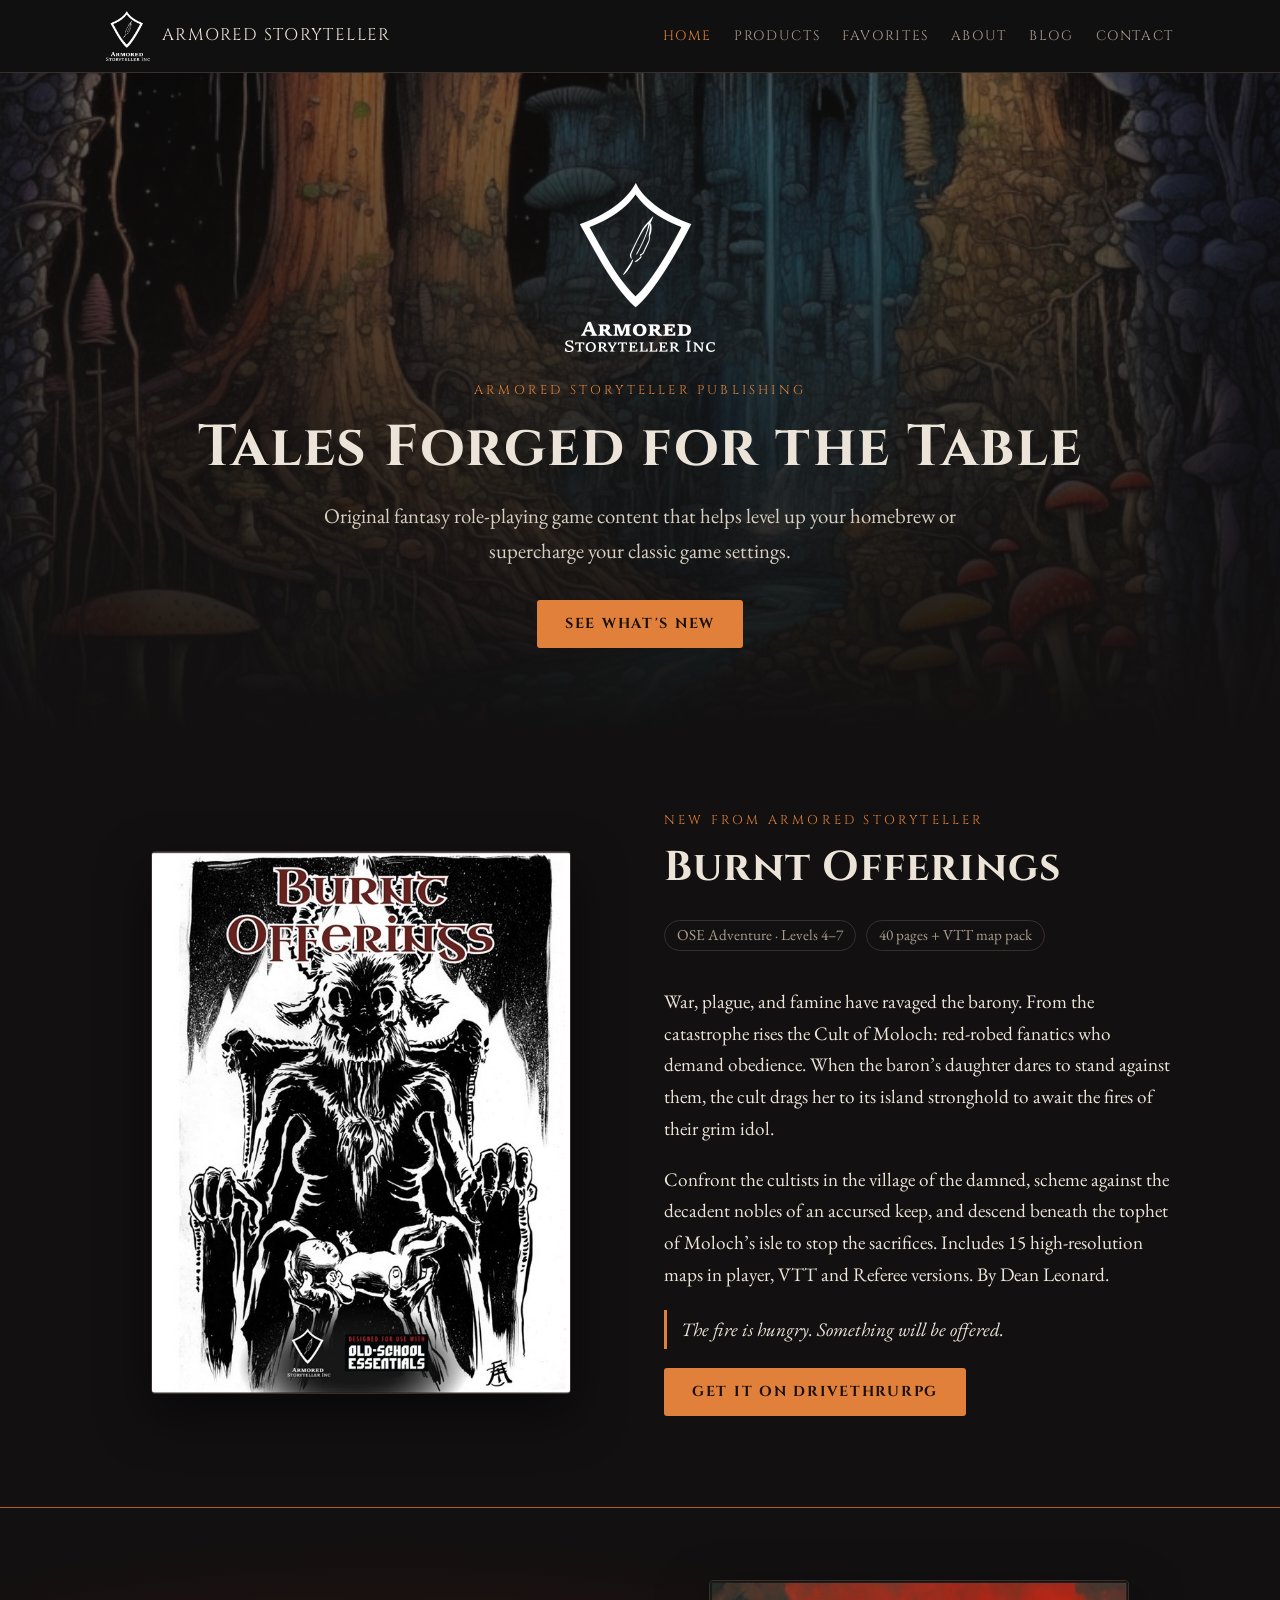
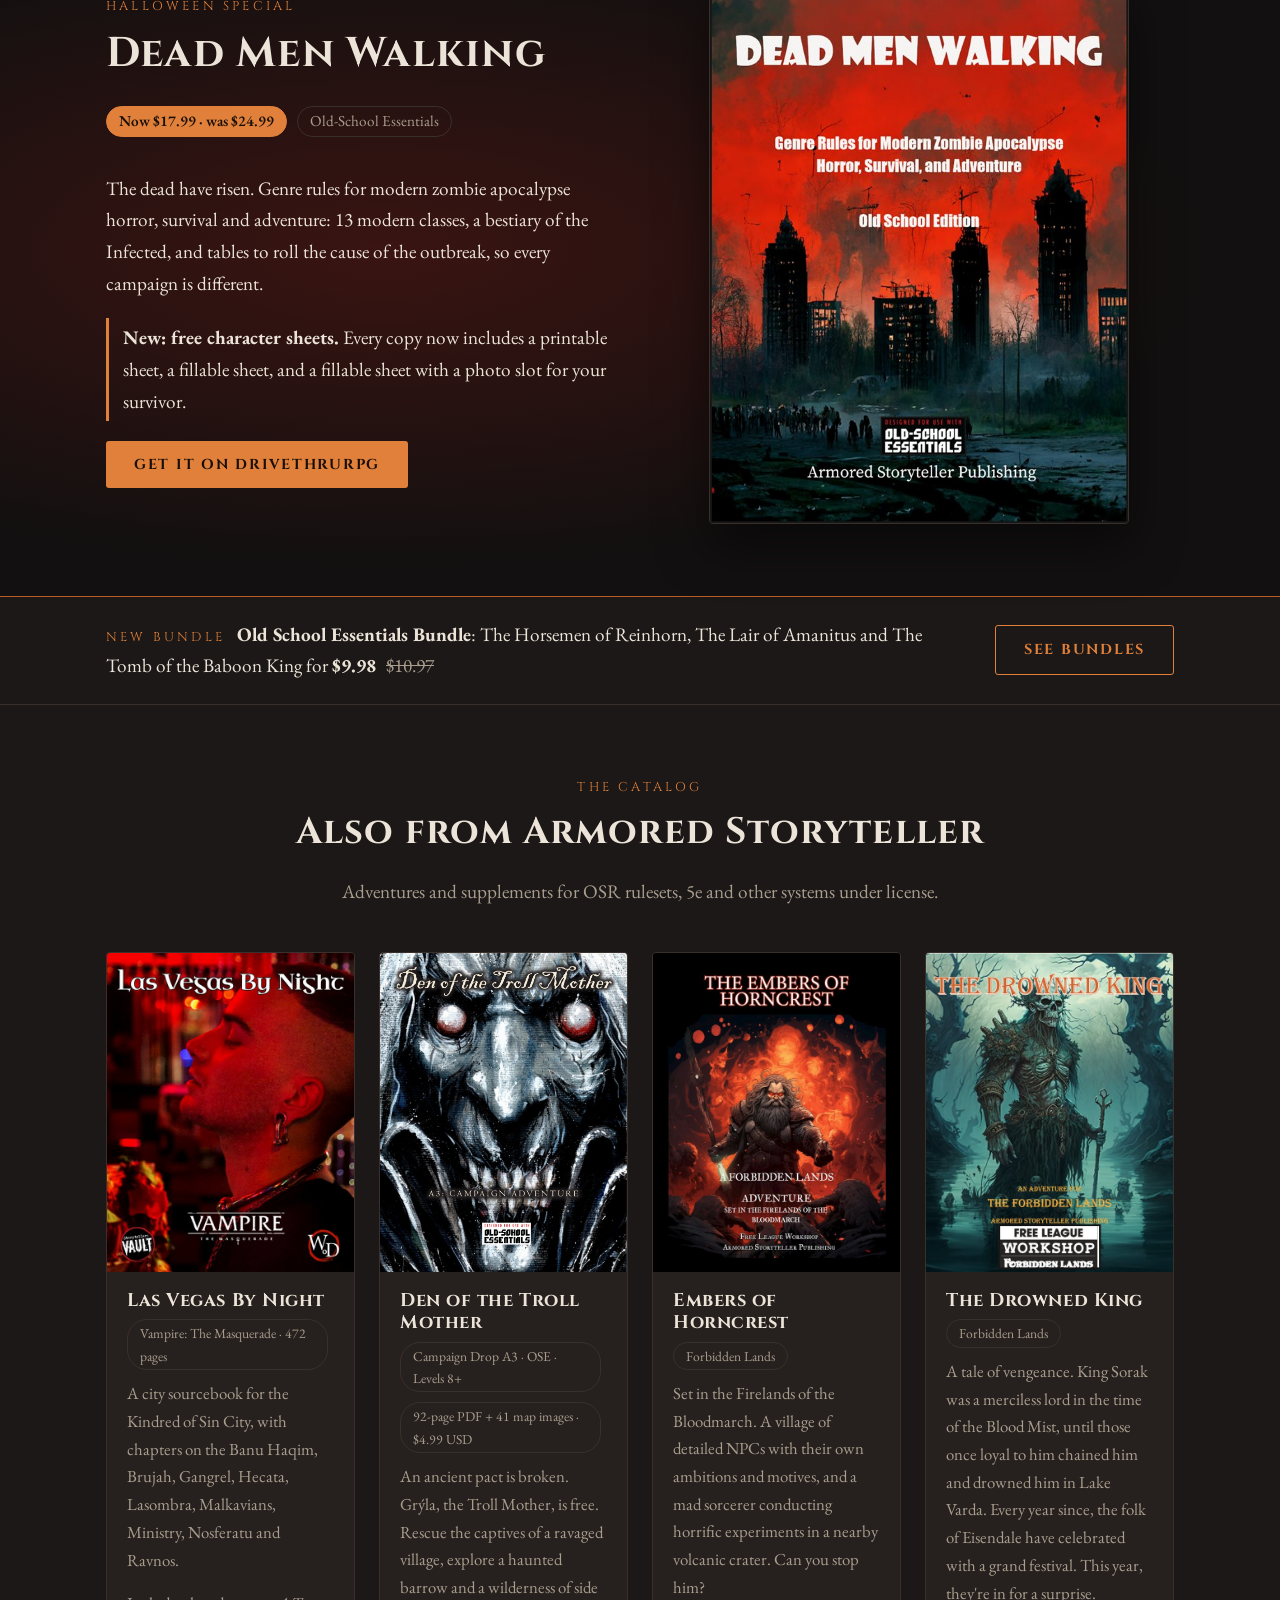
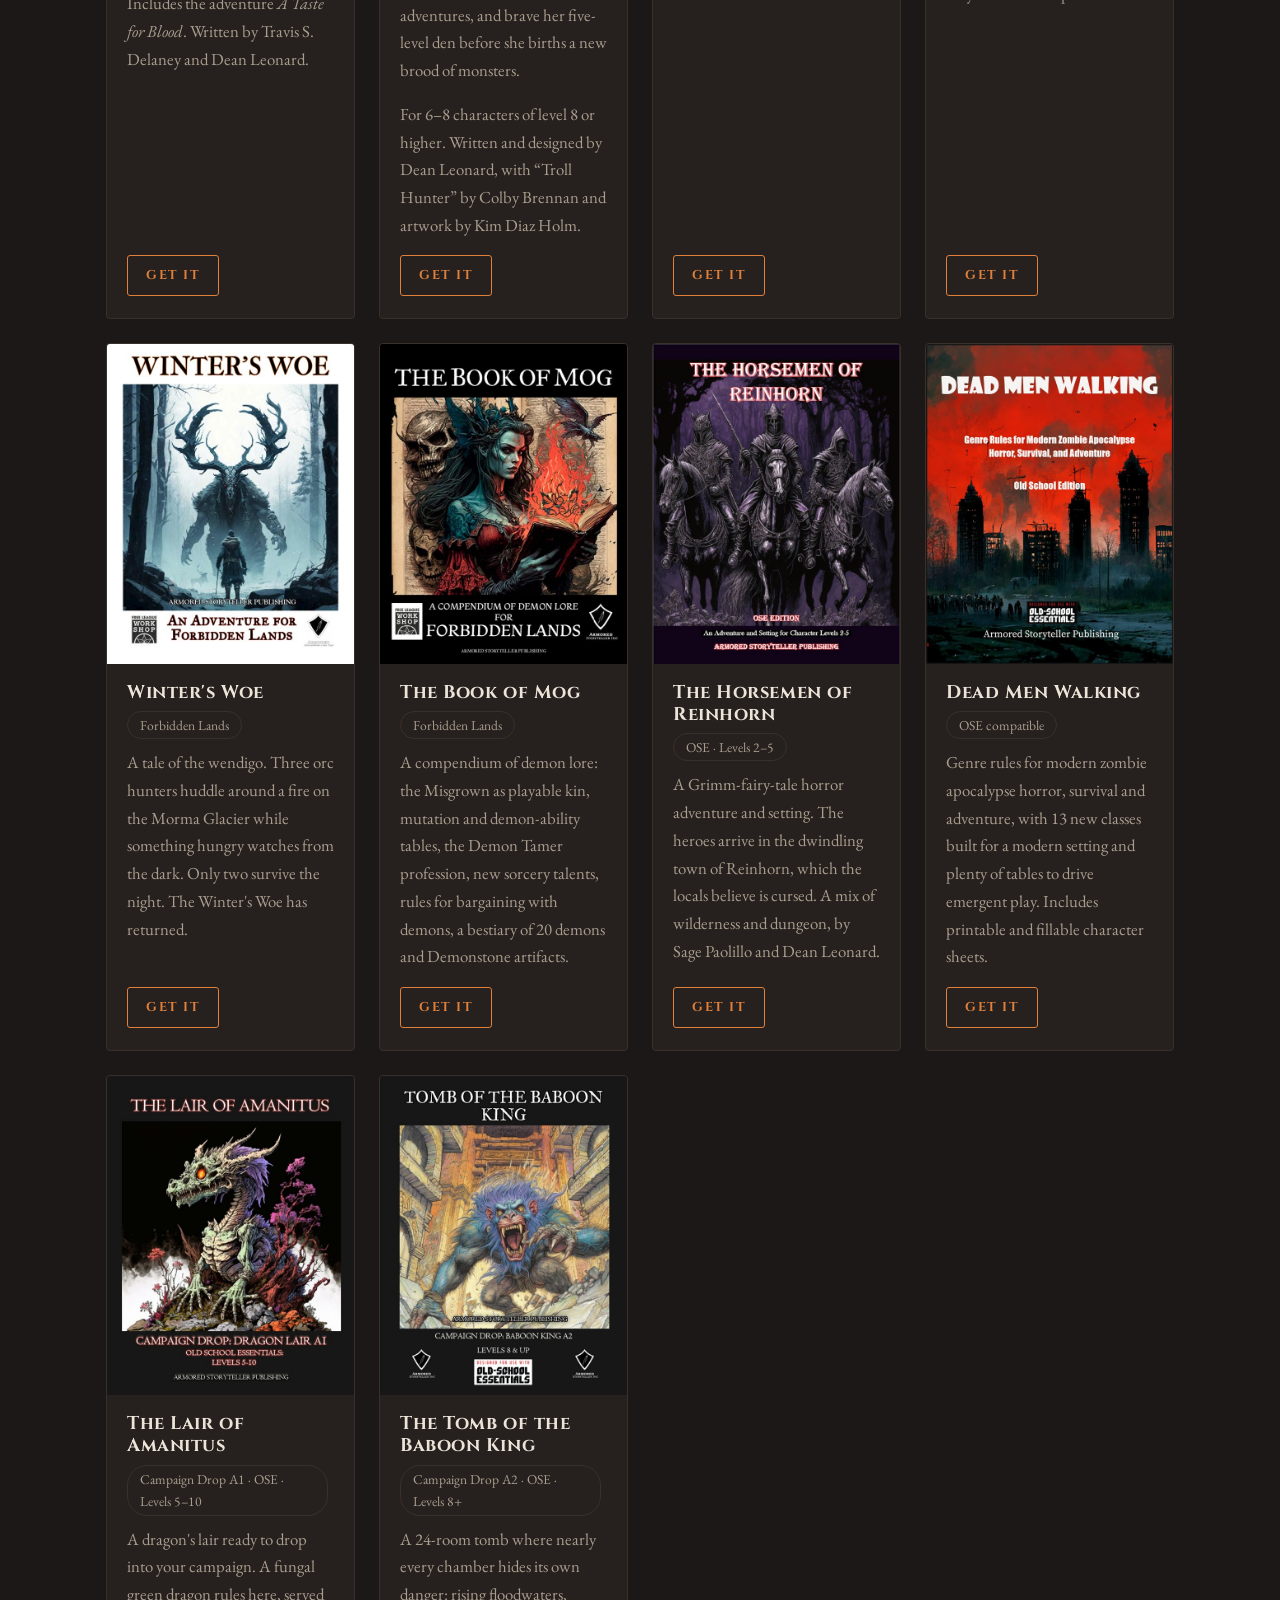
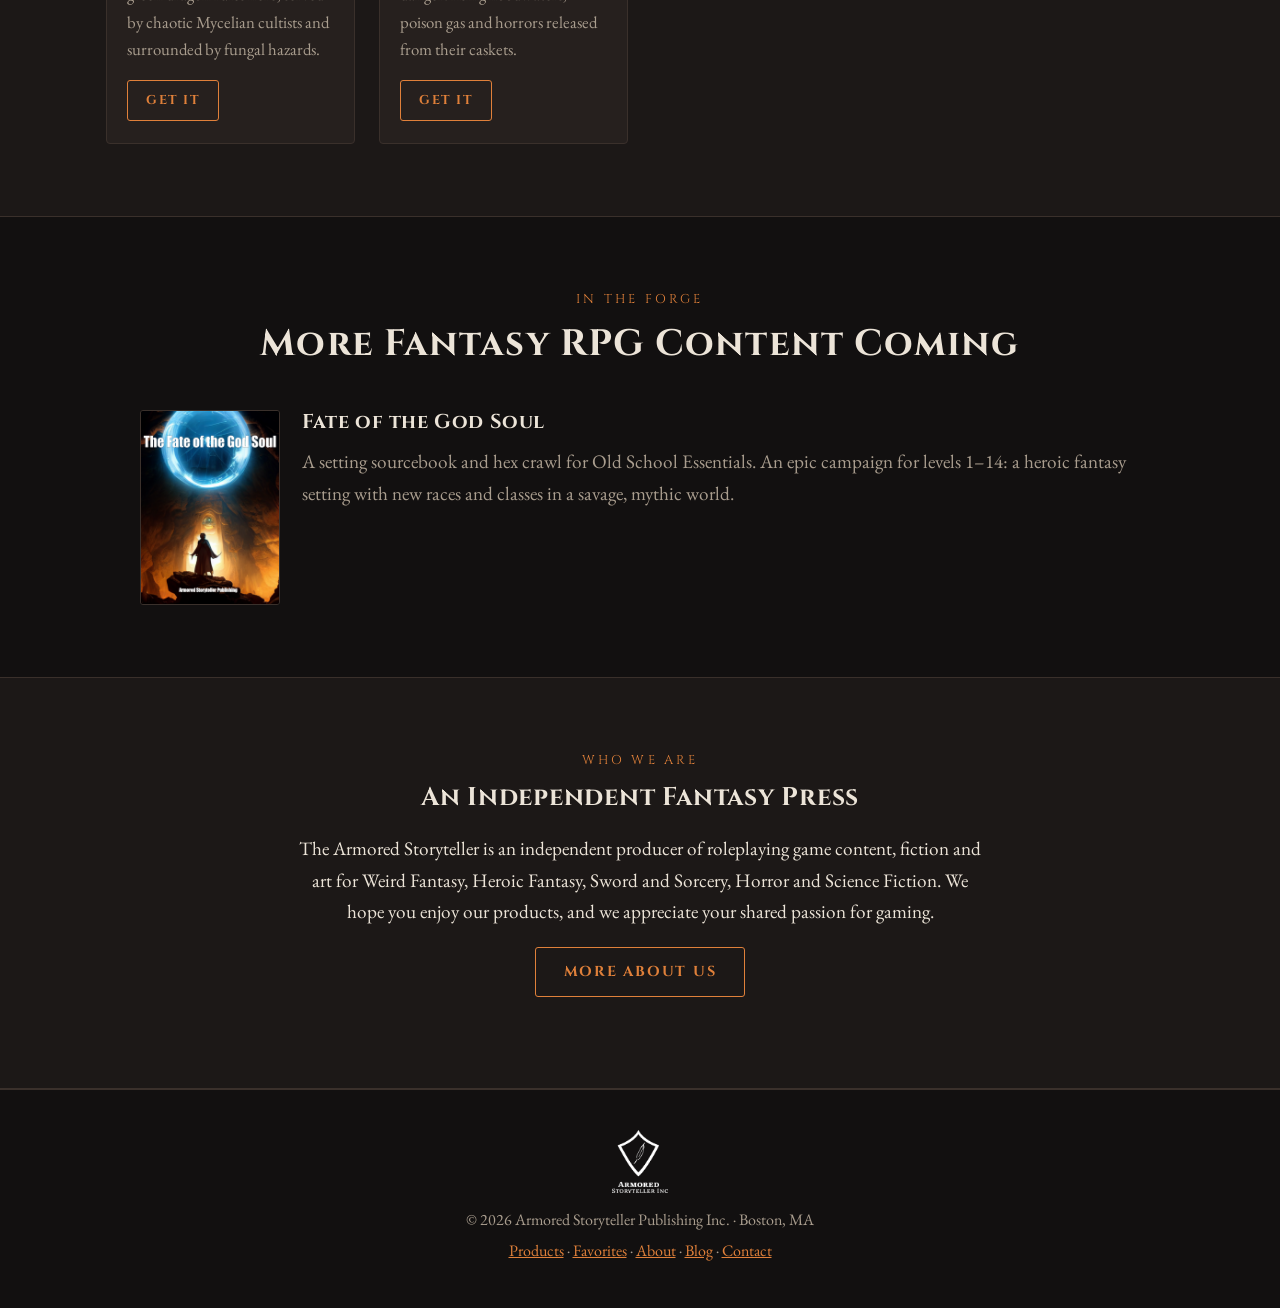
==== commit d1ba8f4b: "Feature Burnt Offerings as the new release Co-Authored-By: Claude Opus 5.5 <noreply@anthropic.com>" ====
--- a/index.html
+++ b/index.html
@@ -43,15 +43,16 @@
 
     <section id="featured">
       <div class="wrap feature">
-        <img class="feature-cover" src="images/cover-las-vegas-by-night.jpg" alt="Las Vegas By Night cover">
+        <img class="feature-cover" src="images/cover-burnt-offerings.jpg" alt="Burnt Offerings cover">
         <div>
           <span class="eyebrow">New from Armored Storyteller</span>
-          <h2>Las Vegas By Night</h2>
-          <span class="tag">Vampire: The Masquerade</span>
-          <span class="tag">472 pages</span>
-          <p>A city sourcebook for the Kindred of Sin City, with chapters on the Banu Haqim, Brujah, Gangrel, Hecata, Lasombra, Malkavians, Ministry, Nosferatu and Ravnos.</p>
-          <p>Includes the adventure <em>A Taste for Blood</em>. Written by Travis S. Delaney and Dean Leonard.</p>
-          <p><a class="button" href="https://site.storytellersvault.com/product/589470/Las-Vegas-By-Night">Get It on Storytellers Vault</a></p>
+          <h2>Burnt Offerings</h2>
+          <span class="tag">OSE Adventure &middot; Levels 4&ndash;7</span>
+          <span class="tag">40 pages + VTT map pack</span>
+          <p>War, plague, and famine have ravaged the barony. From the catastrophe rises the Cult of Moloch: red-robed fanatics who demand obedience. When the baron&rsquo;s daughter dares to stand against them, the cult drags her to its island stronghold to await the fires of their grim idol.</p>
+          <p>Confront the cultists in the village of the damned, scheme against the decadent nobles of an accursed keep, and descend beneath the tophet of Moloch&rsquo;s isle to stop the sacrifices. Includes 15 high-resolution maps in player, VTT and Referee versions. By Dean Leonard.</p>
+          <p class="special-callout"><em>The fire is hungry. Something will be offered.</em></p>
+          <p><a class="button" href="https://www.drivethrurpg.com/en/product/593134/burnt-offerings">Get It on DriveThruRPG</a></p>
         </div>
       </div>
     </section>
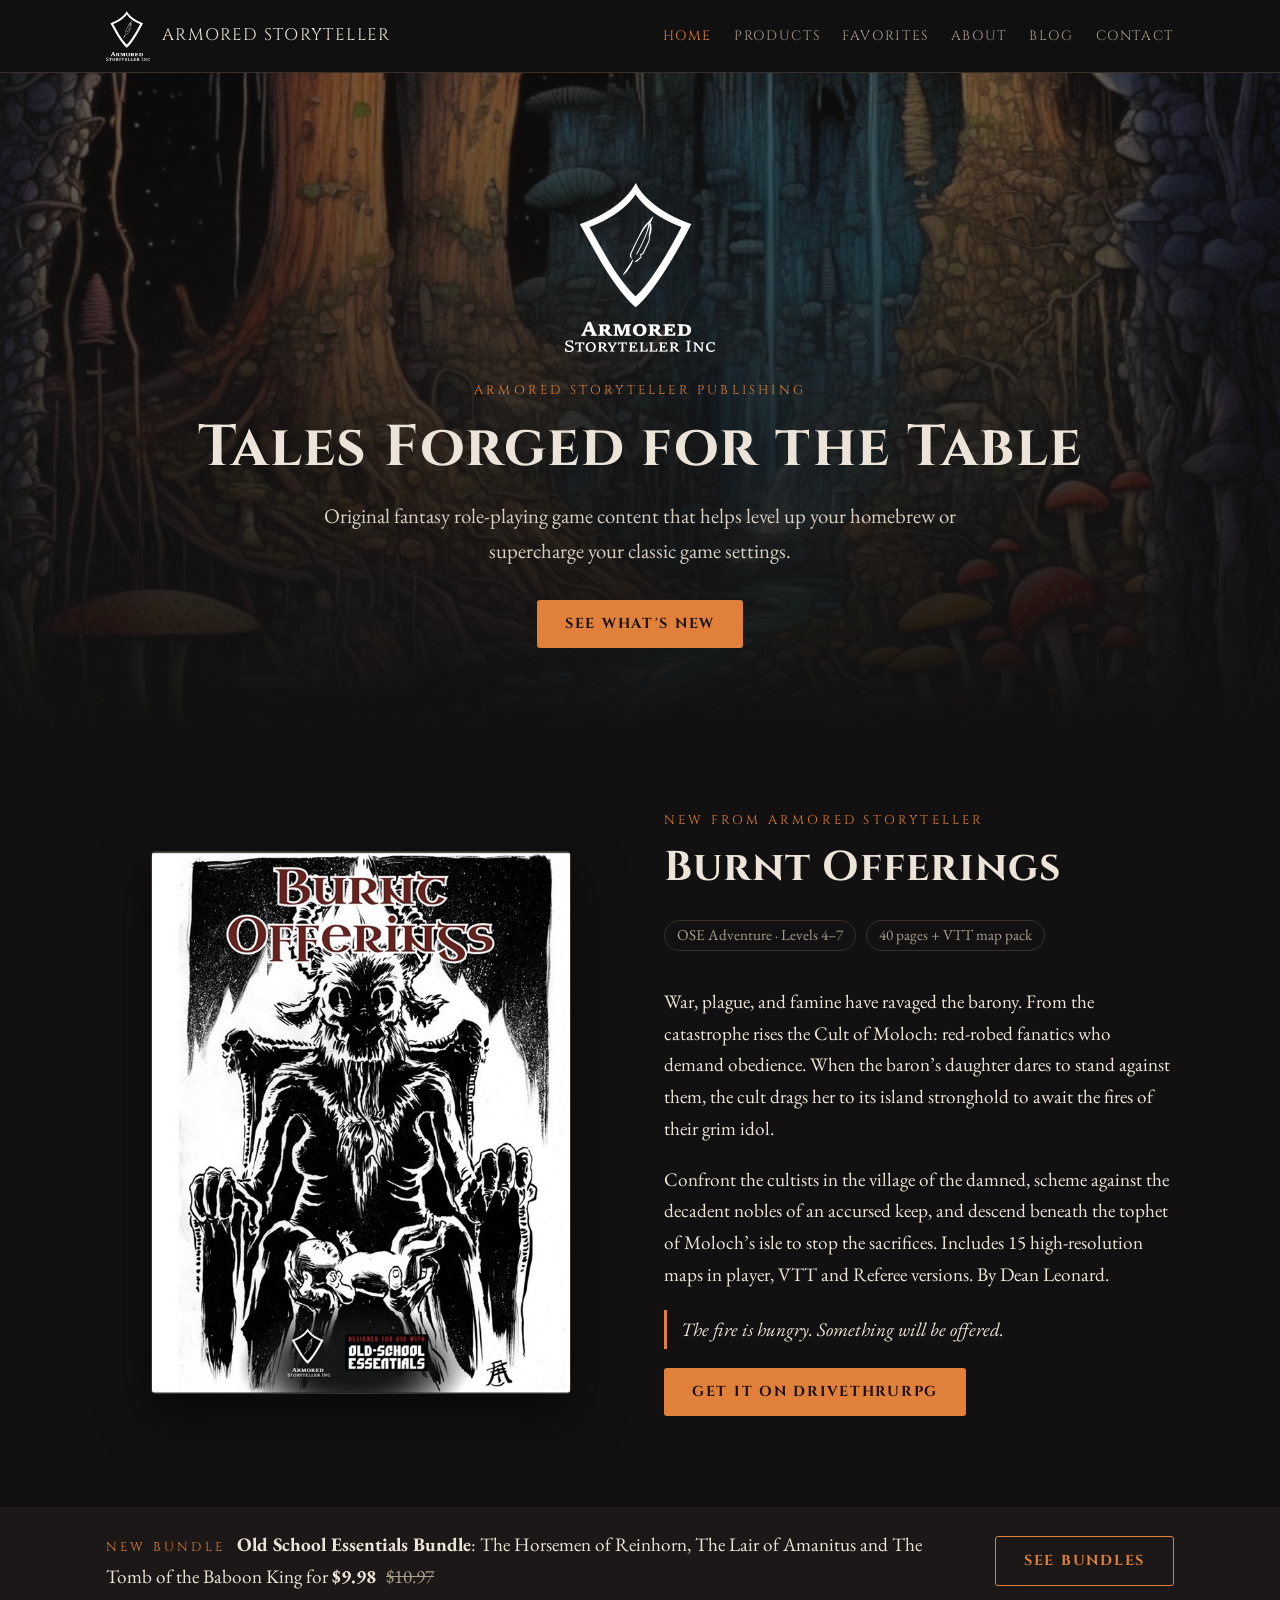
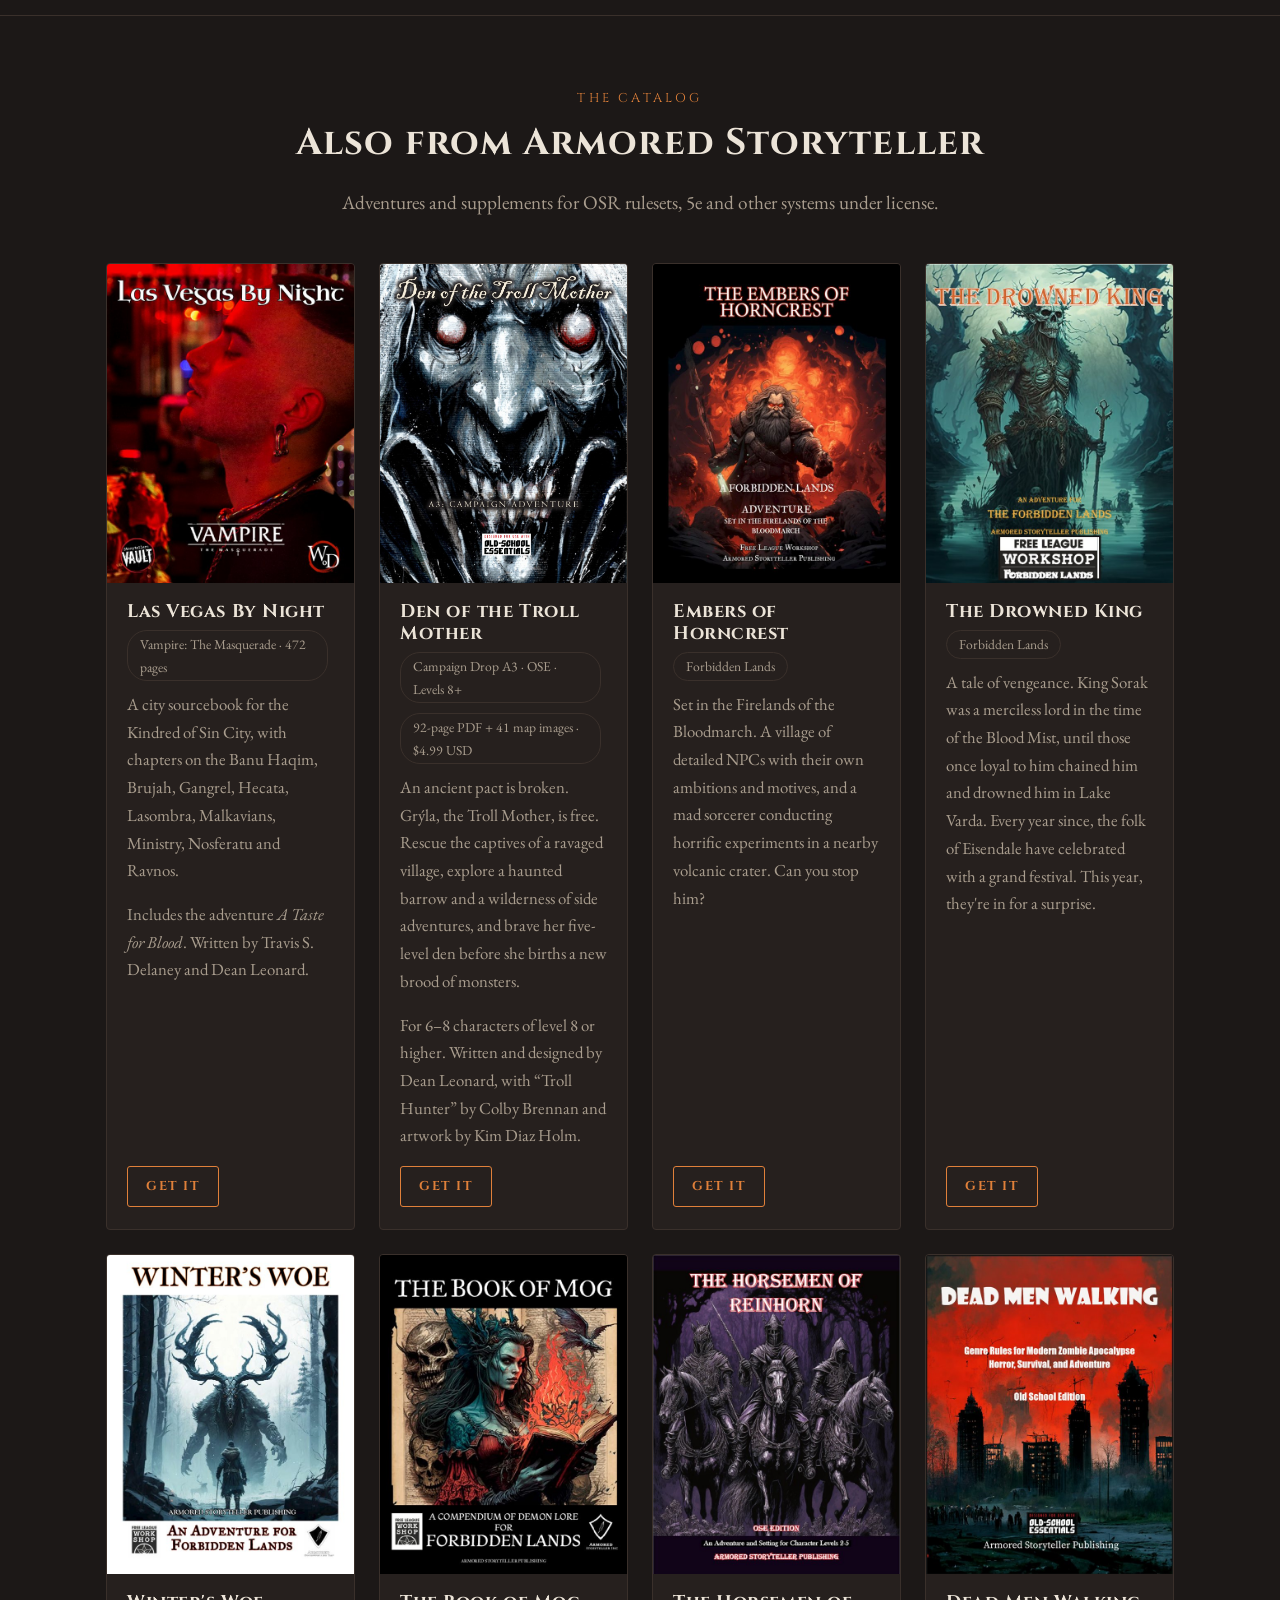
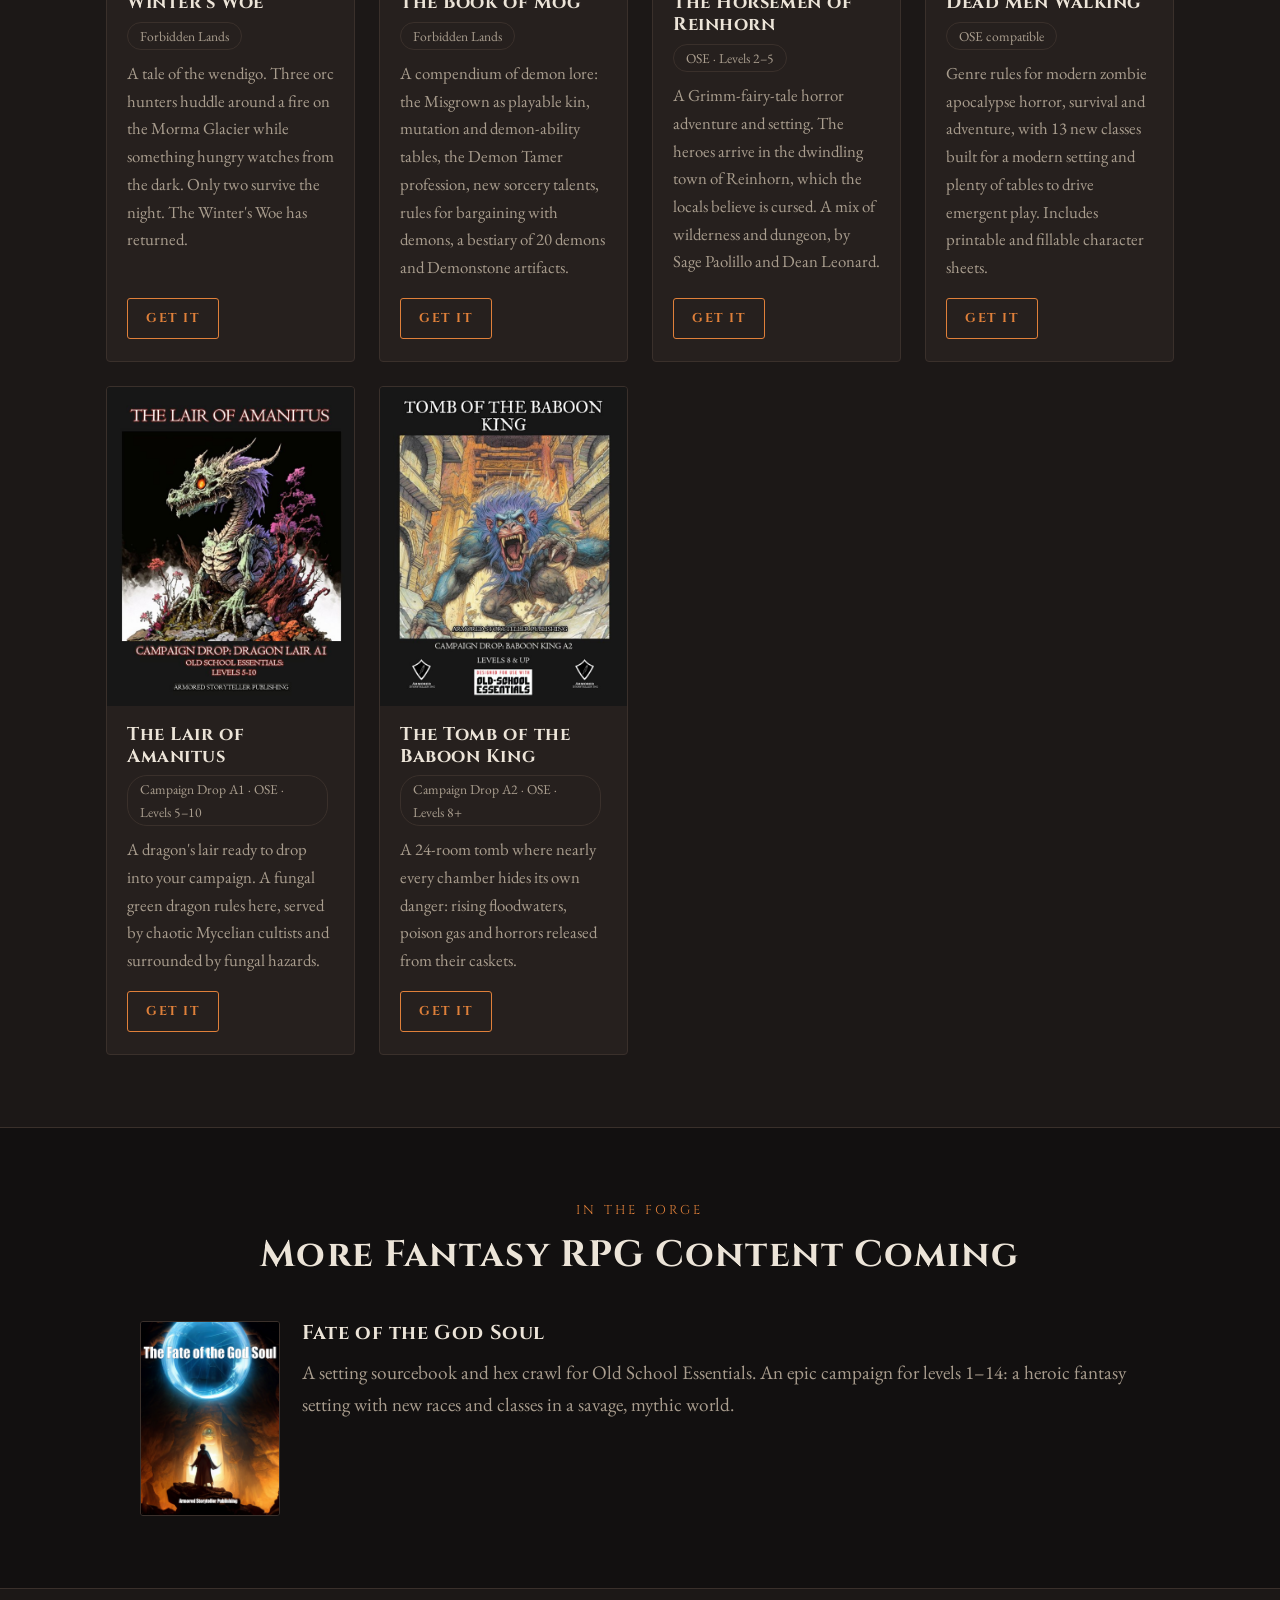
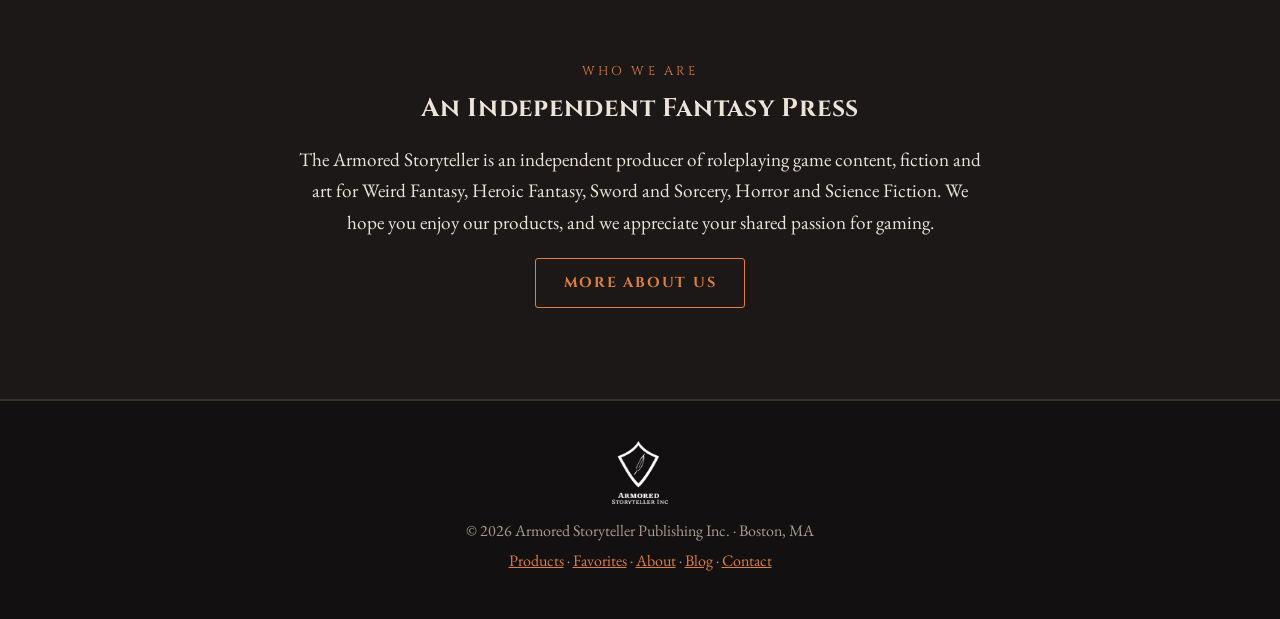
==== commit 649239c6: "Remove the Dead Men Walking Halloween special Co-Authored-By: Claude Opus 5.5 <noreply@anthropic.com" ====
--- a/index.html
+++ b/index.html
@@ -57,22 +57,6 @@
       </div>
     </section>
 
-    <!-- Seasonal special: edit or remove this whole section when the sale ends -->
-    <section id="halloween" class="special">
-      <div class="wrap feature">
-        <div>
-          <span class="eyebrow">Halloween Special</span>
-          <h2>Dead Men Walking</h2>
-          <span class="tag tag-special">Now $17.99 &middot; was $24.99</span>
-          <span class="tag">Old-School Essentials</span>
-          <p>The dead have risen. Genre rules for modern zombie apocalypse horror, survival and adventure: 13 modern classes, a bestiary of the Infected, and tables to roll the cause of the outbreak, so every campaign is different.</p>
-          <p class="special-callout"><strong>New: free character sheets.</strong> Every copy now includes a printable sheet, a fillable sheet, and a fillable sheet with a photo slot for your survivor.</p>
-          <p><a class="button" href="https://www.drivethrurpg.com/product/413932/Dead-Men-Walking-Genre-Rules-for-Modern-Zombie-Apocalypse-Horror-Survival-and-Adventure">Get It on DriveThruRPG</a></p>
-        </div>
-        <img class="feature-cover" src="images/cover-dead-men-walking.jpg" alt="Dead Men Walking cover">
-      </div>
-    </section>
-
     <section class="bundle-strip">
       <div class="wrap">
         <p><span class="eyebrow">New Bundle</span> <strong>Old School Essentials Bundle</strong>: The Horsemen of Reinhorn, The Lair of Amanitus and The Tomb of the Baboon King for <strong>$9.98</strong> <s>$10.97</s></p>
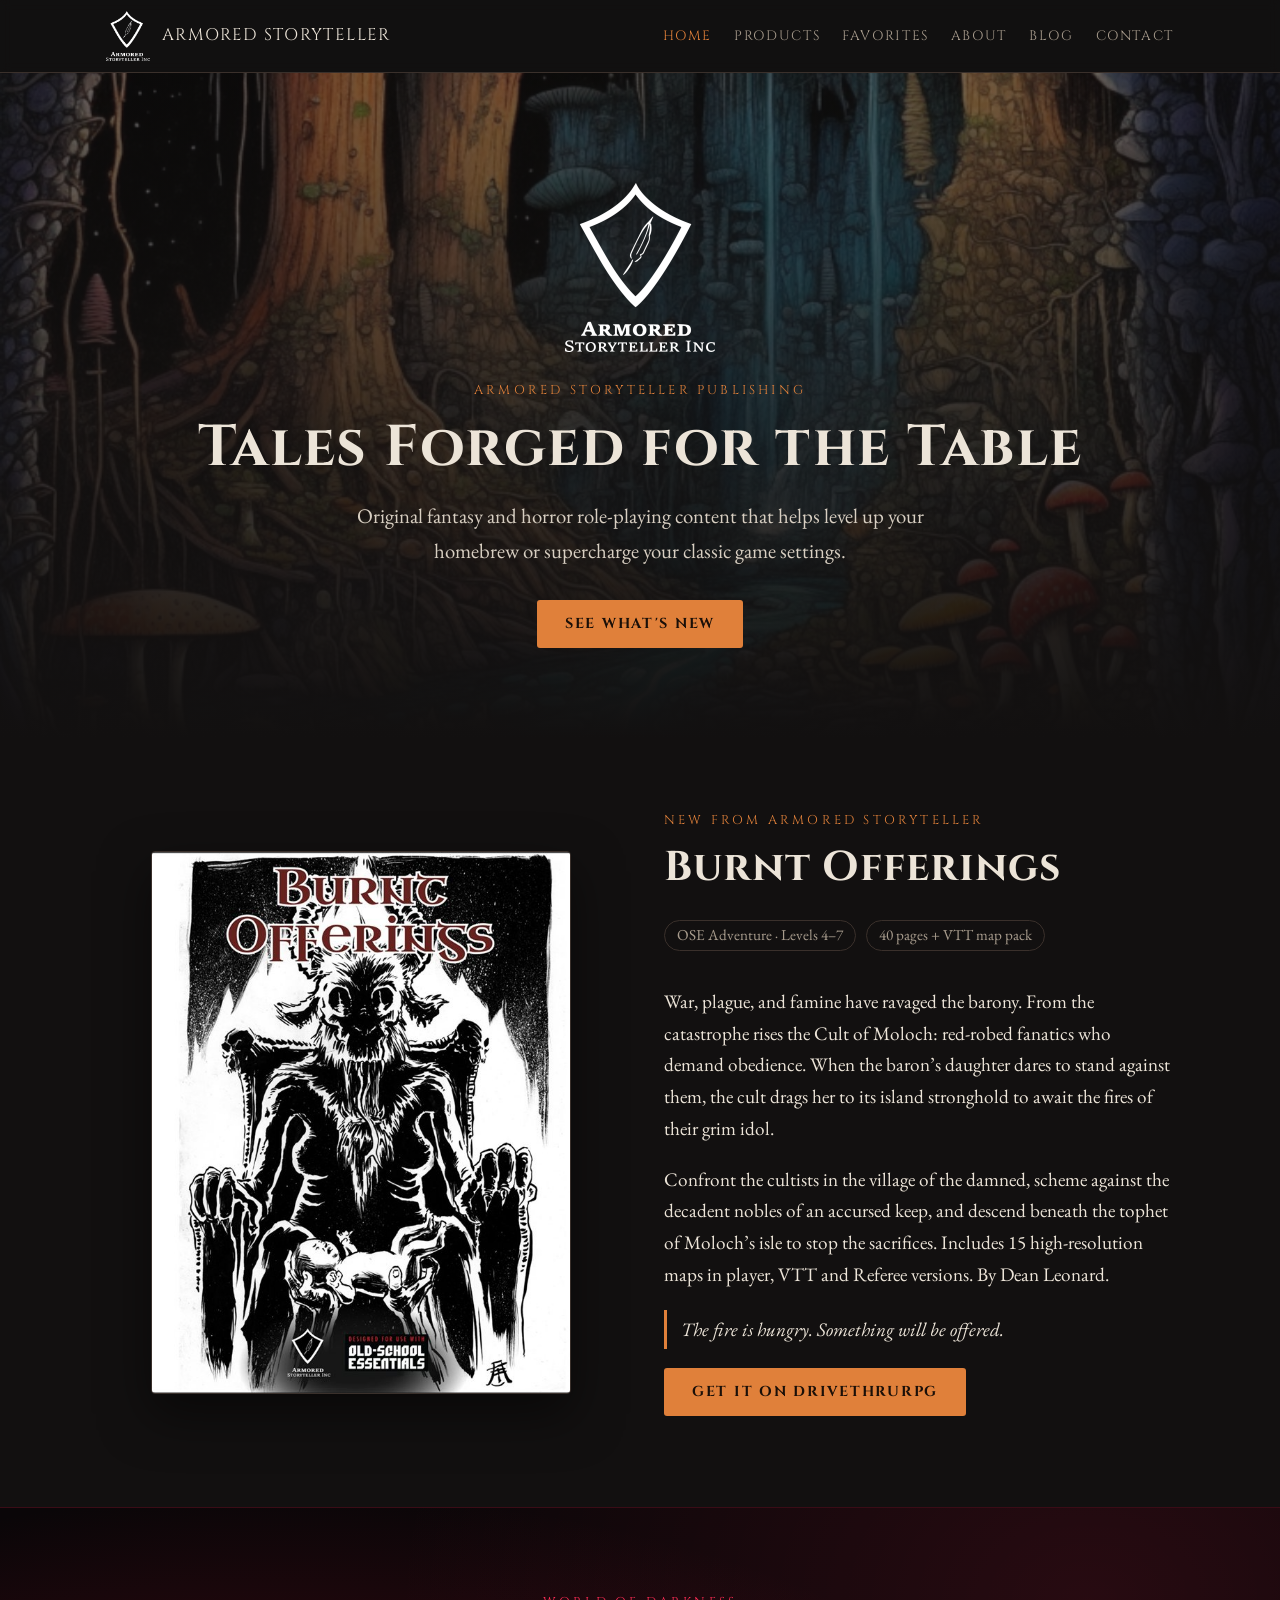
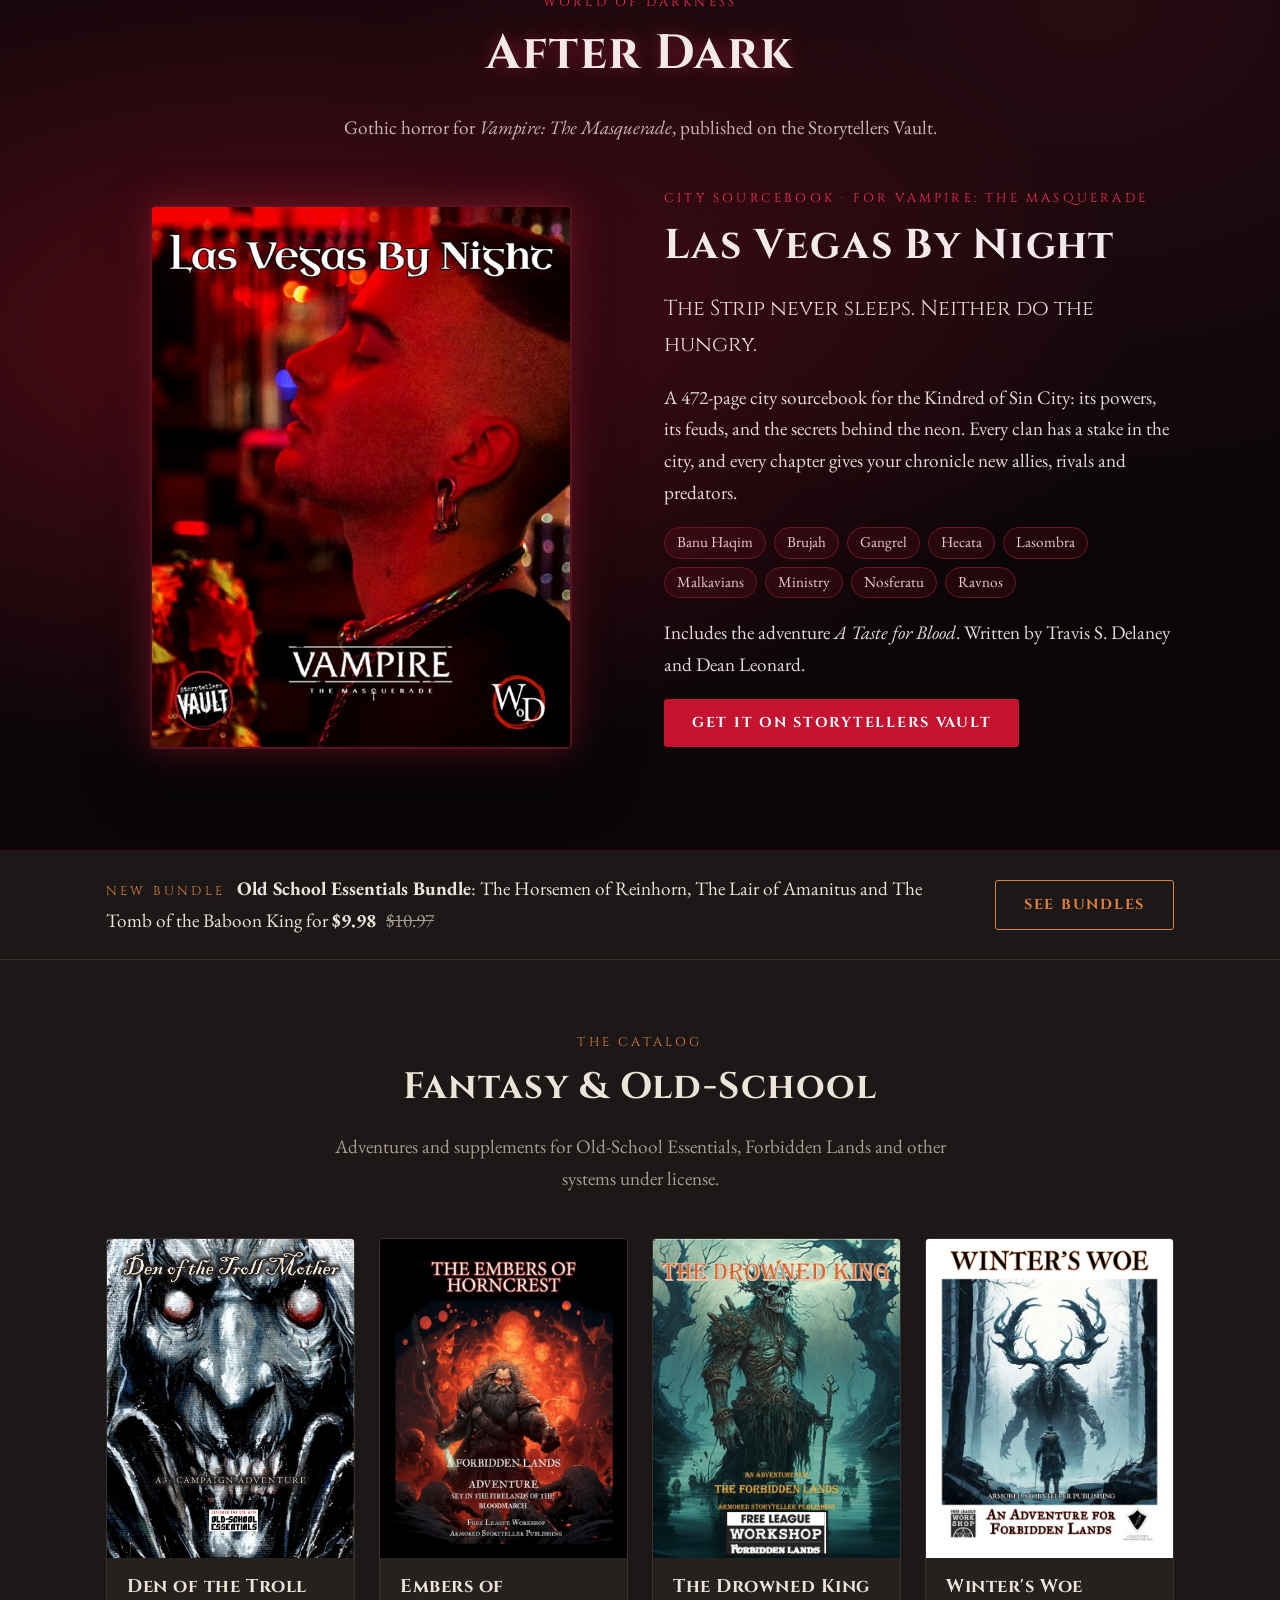
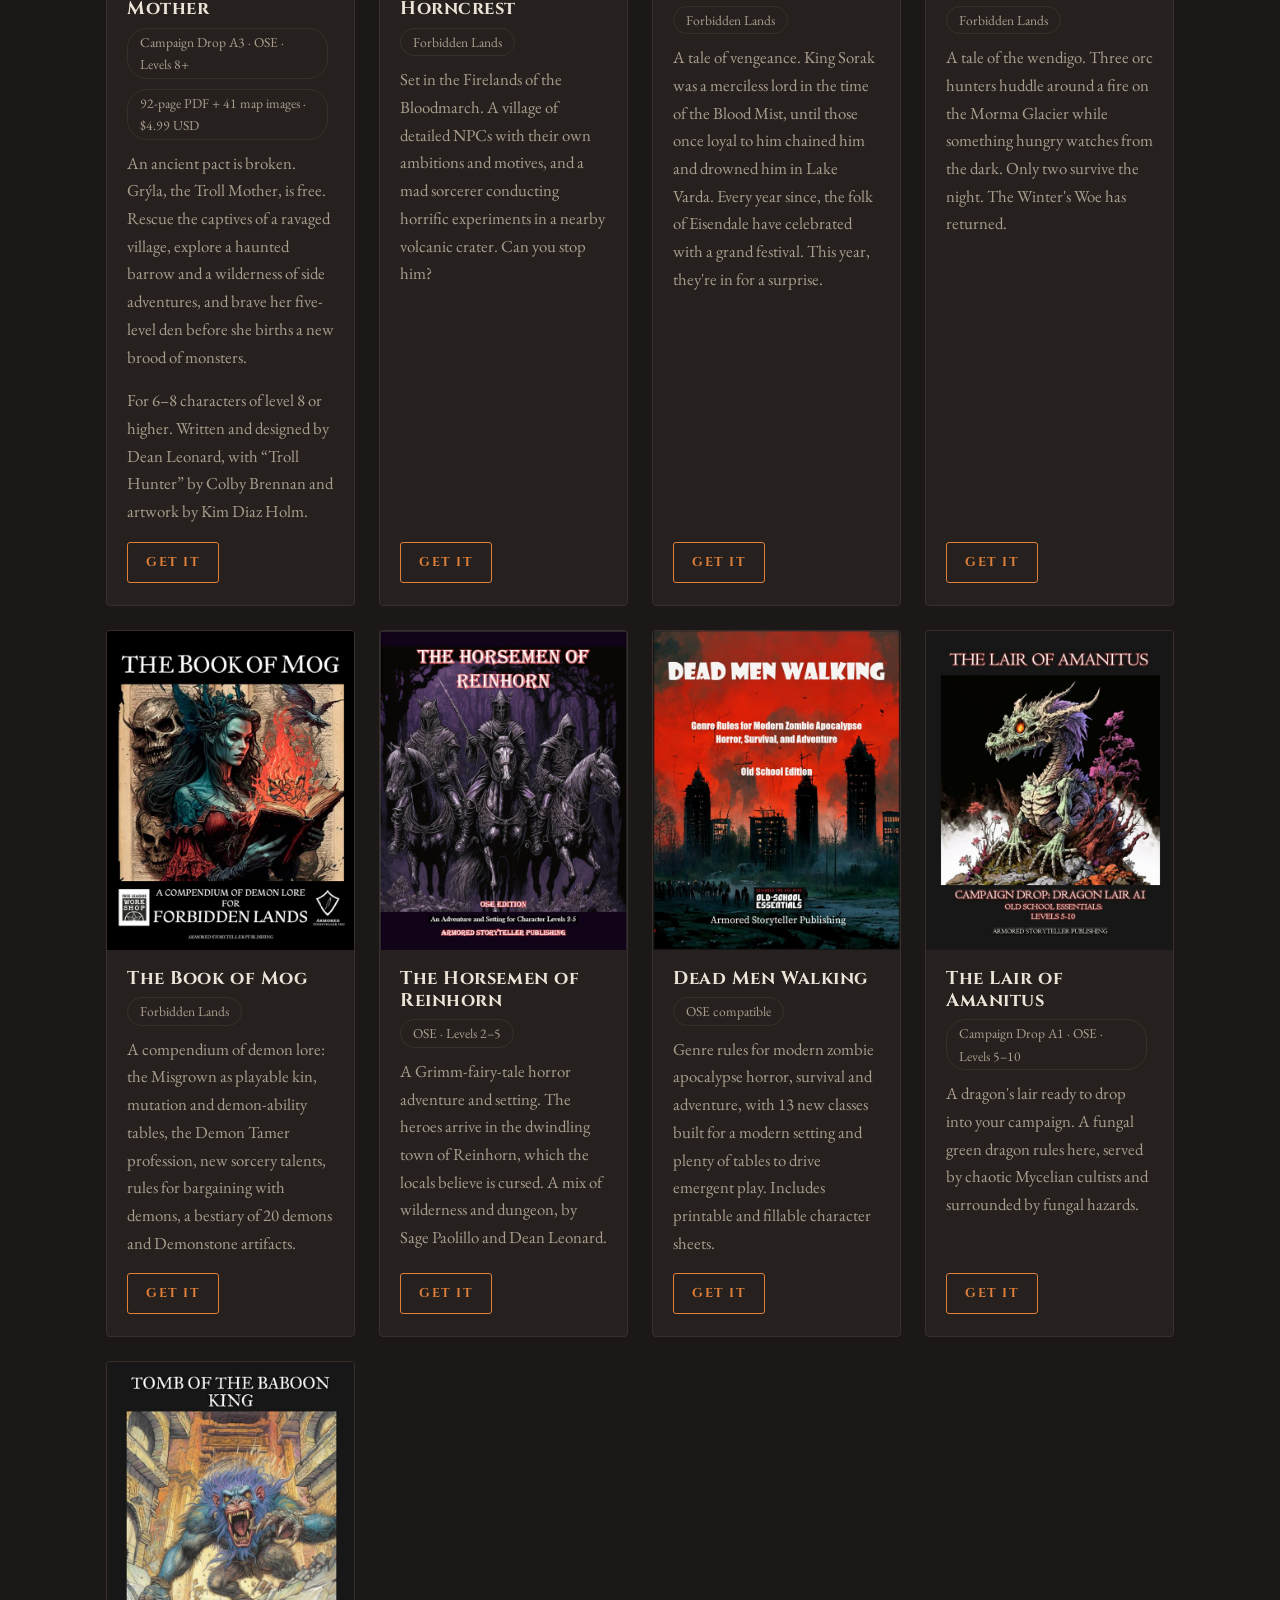
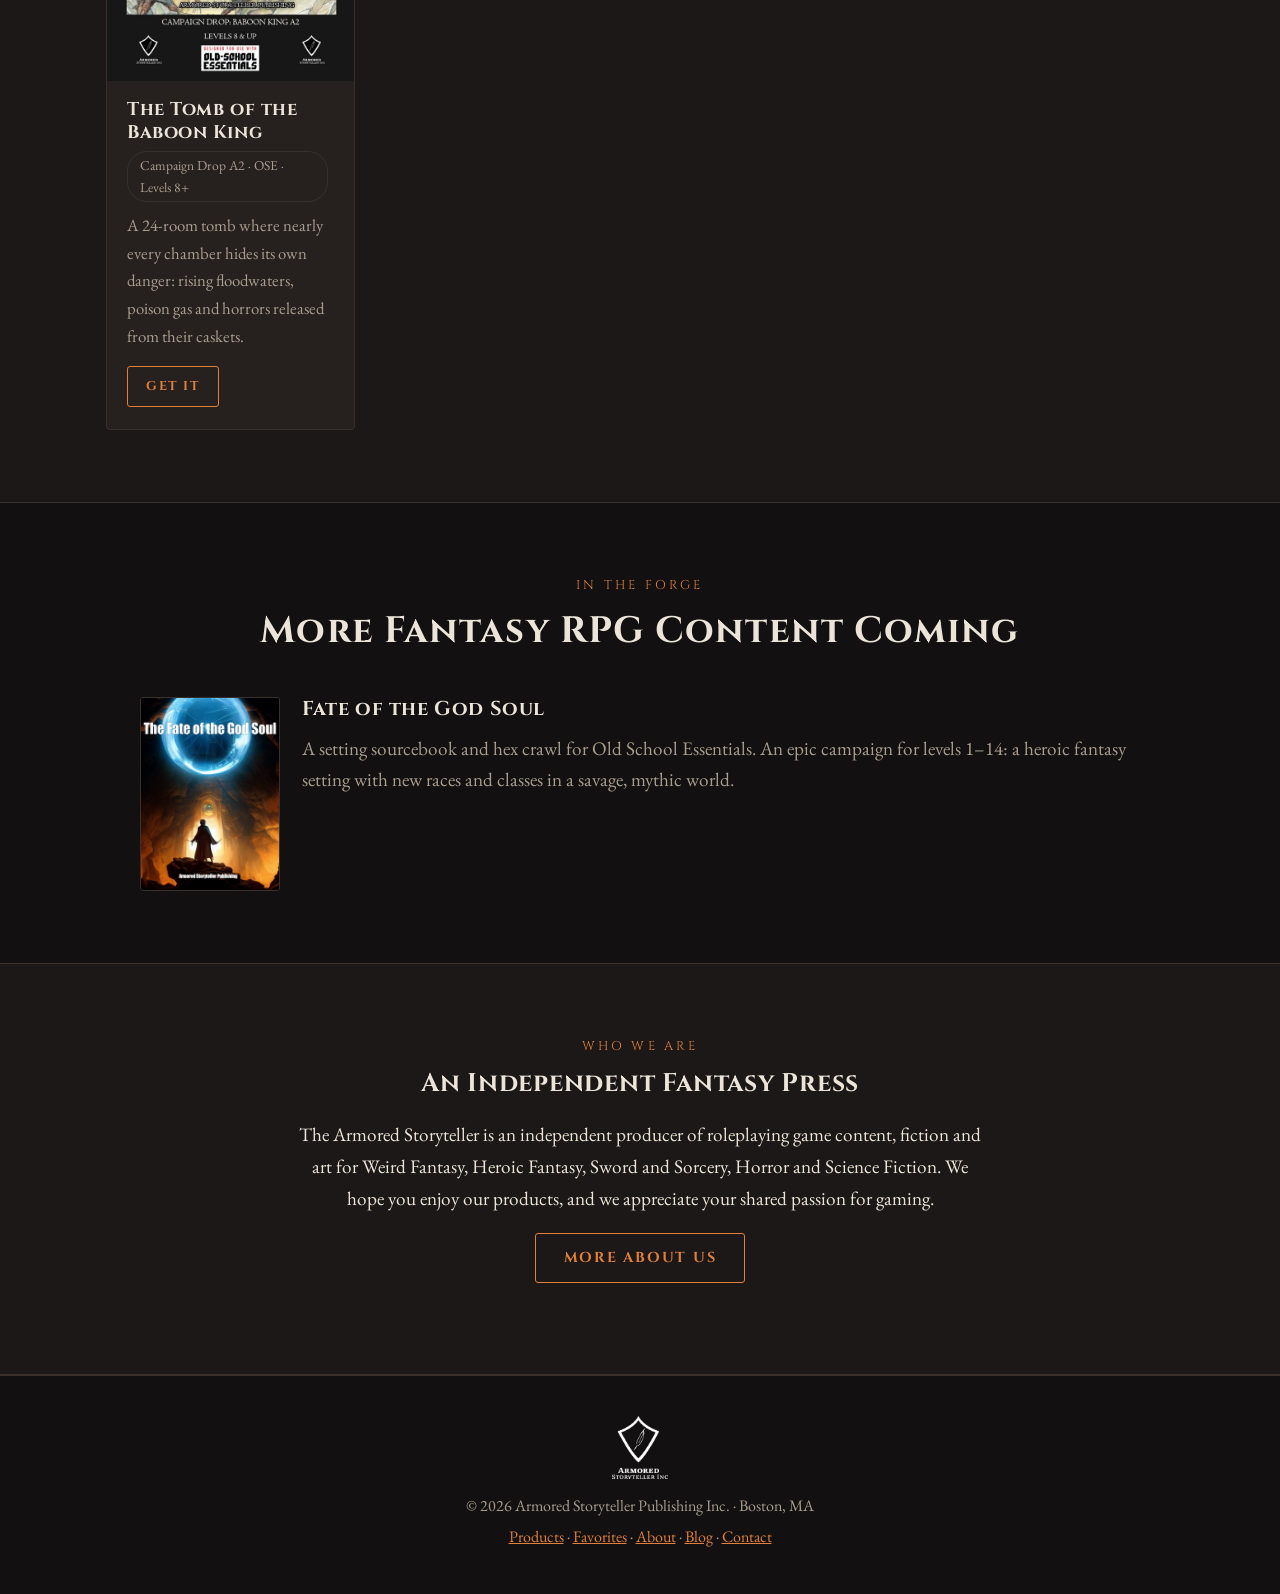
==== commit 7b26afa9: "Add After Dark World of Darkness section for Las Vegas By Night Co-Authored-By: Claude Opus 5.5 <nor" ====
--- a/index.html
+++ b/index.html
@@ -36,7 +36,7 @@
         <img class="logo-img" src="images/logo-black.png" alt="Armored Storyteller shield and quill logo">
         <span class="eyebrow">Armored Storyteller Publishing</span>
         <h1>Tales Forged for the Table</h1>
-        <p>Original fantasy role-playing game content that helps level up your homebrew or supercharge your classic game settings.</p>
+        <p>Original fantasy and horror role-playing content that helps level up your homebrew or supercharge your classic game settings.</p>
         <a class="button" href="#featured">See What's New</a>
       </div>
     </div>
@@ -57,6 +57,31 @@
       </div>
     </section>
 
+    <!-- World of Darkness line: Vampire: The Masquerade products -->
+    <section id="world-of-darkness" class="wod">
+      <div class="wrap">
+        <div class="section-title">
+          <span class="eyebrow">World of Darkness</span>
+          <h2>After Dark</h2>
+          <p>Gothic horror for <em>Vampire: The Masquerade</em>, published on the Storytellers Vault.</p>
+        </div>
+        <div class="feature" id="las-vegas-by-night">
+          <img class="feature-cover wod-cover" src="images/cover-las-vegas-by-night.jpg" alt="Las Vegas By Night cover">
+          <div>
+            <span class="eyebrow">City Sourcebook &middot; for Vampire: The Masquerade</span>
+            <h2>Las Vegas By Night</h2>
+            <p class="wod-hook">The Strip never sleeps. Neither do the hungry.</p>
+            <p>A 472-page city sourcebook for the Kindred of Sin City: its powers, its feuds, and the secrets behind the neon. Every clan has a stake in the city, and every chapter gives your chronicle new allies, rivals and predators.</p>
+            <ul class="wod-clans">
+              <li>Banu Haqim</li><li>Brujah</li><li>Gangrel</li><li>Hecata</li><li>Lasombra</li><li>Malkavians</li><li>Ministry</li><li>Nosferatu</li><li>Ravnos</li>
+            </ul>
+            <p>Includes the adventure <em>A Taste for Blood</em>. Written by Travis S. Delaney and Dean Leonard.</p>
+            <p><a class="button wod-button" href="https://site.storytellersvault.com/product/589470/Las-Vegas-By-Night">Get It on Storytellers Vault</a></p>
+          </div>
+        </div>
+      </div>
+    </section>
+
     <section class="bundle-strip">
       <div class="wrap">
         <p><span class="eyebrow">New Bundle</span> <strong>Old School Essentials Bundle</strong>: The Horsemen of Reinhorn, The Lair of Amanitus and The Tomb of the Baboon King for <strong>$9.98</strong> <s>$10.97</s></p>
@@ -68,22 +93,11 @@
       <div class="wrap">
         <div class="section-title">
           <span class="eyebrow">The Catalog</span>
-          <h2>Also from Armored Storyteller</h2>
-          <p>Adventures and supplements for OSR rulesets, 5e and other systems under license.</p>
+          <h2>Fantasy &amp; Old-School</h2>
+          <p>Adventures and supplements for Old-School Essentials, Forbidden Lands and other systems under license.</p>
         </div>
 
         <div class="grid">
-          <article class="card" id="las-vegas-by-night">
-            <div class="card-art"><img src="images/cover-las-vegas-by-night.jpg" alt="Las Vegas By Night cover"></div>
-            <div class="card-body">
-              <h3>Las Vegas By Night</h3>
-              <span class="tag">Vampire: The Masquerade &middot; 472 pages</span>
-              <p>A city sourcebook for the Kindred of Sin City, with chapters on the Banu Haqim, Brujah, Gangrel, Hecata, Lasombra, Malkavians, Ministry, Nosferatu and Ravnos.</p>
-              <p>Includes the adventure <em>A Taste for Blood</em>. Written by Travis S. Delaney and Dean Leonard.</p>
-              <a class="button ghost" href="https://site.storytellersvault.com/product/589470/Las-Vegas-By-Night">Get It</a>
-            </div>
-          </article>
-
           <article class="card" id="den-of-the-troll-mother">
             <div class="card-art"><img src="images/cover-den-of-the-troll-mother.jpg?v=43b0d7a" alt="Den of the Troll Mother cover"></div>
             <div class="card-body">
--- a/style.css
+++ b/style.css
@@ -231,6 +231,68 @@
   color: var(--text);
 }
 
+/* World of Darkness line (Vampire): crimson / neon-noir */
+
+.wod {
+  --blood: #c4122f;
+  --neon: #ff2d55;
+  background:
+    radial-gradient(ellipse at 22% 45%, rgba(196, 18, 47, 0.38) 0%, rgba(10, 6, 8, 0) 60%),
+    radial-gradient(ellipse at 85% 10%, rgba(255, 45, 85, 0.12) 0%, rgba(10, 6, 8, 0) 45%),
+    #0a0608;
+  border-top: 1px solid #3a0c16;
+  border-bottom: 1px solid #3a0c16;
+  padding: 84px 0;
+}
+
+.wod .eyebrow { color: var(--neon); }
+
+.wod .section-title h2 {
+  font-size: clamp(2rem, 5vw, 3rem);
+  color: #f3e9ea;
+  text-shadow: 0 0 18px rgba(255, 45, 85, 0.45);
+}
+
+.wod .section-title p { color: #c9b4b8; }
+
+.wod .feature h2 { color: #f3e9ea; }
+
+.wod-cover {
+  border-color: #5a1222 !important;
+  box-shadow: 0 0 0 1px #5a1222, 0 0 40px rgba(255, 45, 85, 0.35), 0 24px 60px rgba(0, 0, 0, 0.7) !important;
+}
+
+.wod-hook {
+  font-family: var(--heading-font);
+  font-size: 1.35rem;
+  color: var(--neon);
+  margin: -0.2em 0 0.8em;
+}
+
+.wod p { color: #e6d8da; }
+
+.wod-clans {
+  list-style: none;
+  padding: 0;
+  margin: 0 0 18px;
+  display: flex;
+  flex-wrap: wrap;
+  gap: 8px;
+}
+
+.wod-clans li {
+  font-size: 0.95rem;
+  padding: 2px 12px;
+  border: 1px solid #6b1729;
+  border-radius: 20px;
+  color: #f0c9d0;
+  background: rgba(196, 18, 47, 0.12);
+}
+
+.button.wod-button { background: var(--blood); color: #fff; }
+
+.button.wod-button:hover { background: var(--neon); color: #fff; }
+
 /* Slim "new bundle" strip */
 
 .bundle-strip { padding: 22px 0; background: var(--surface); }
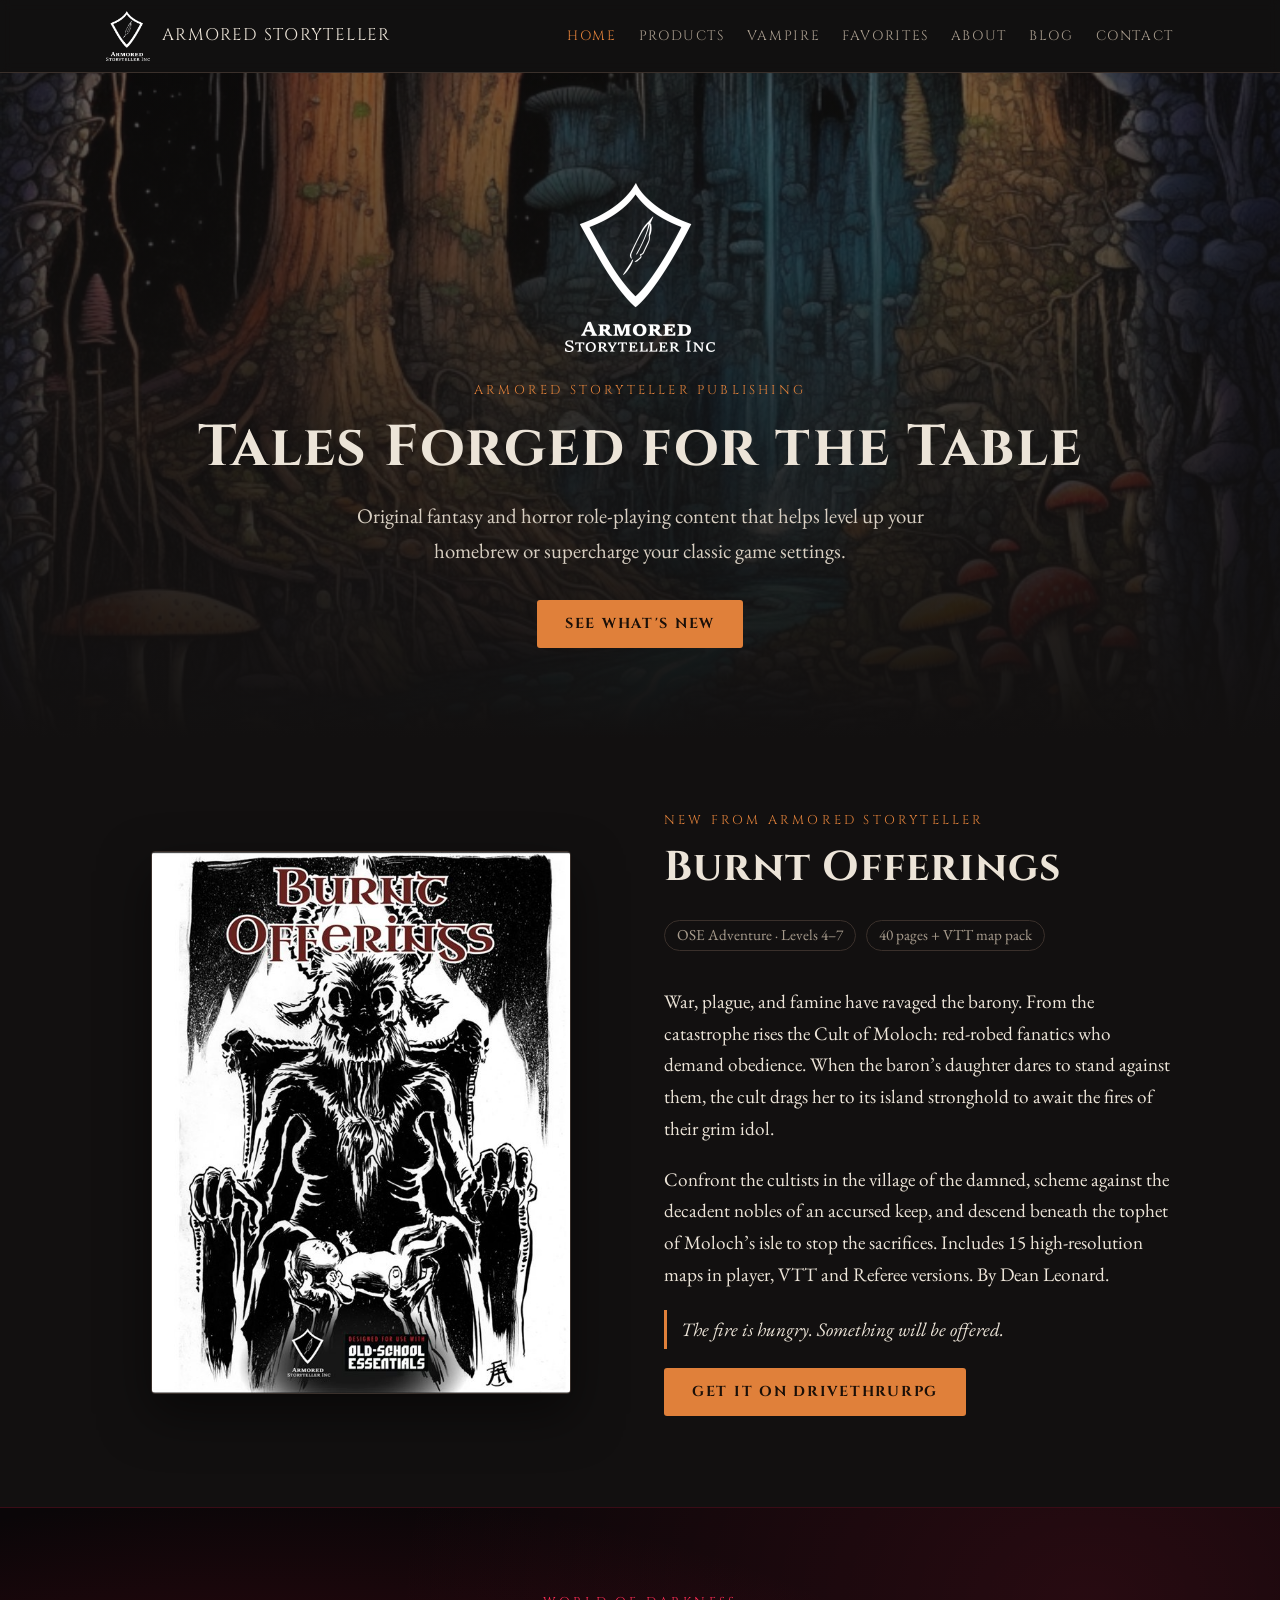
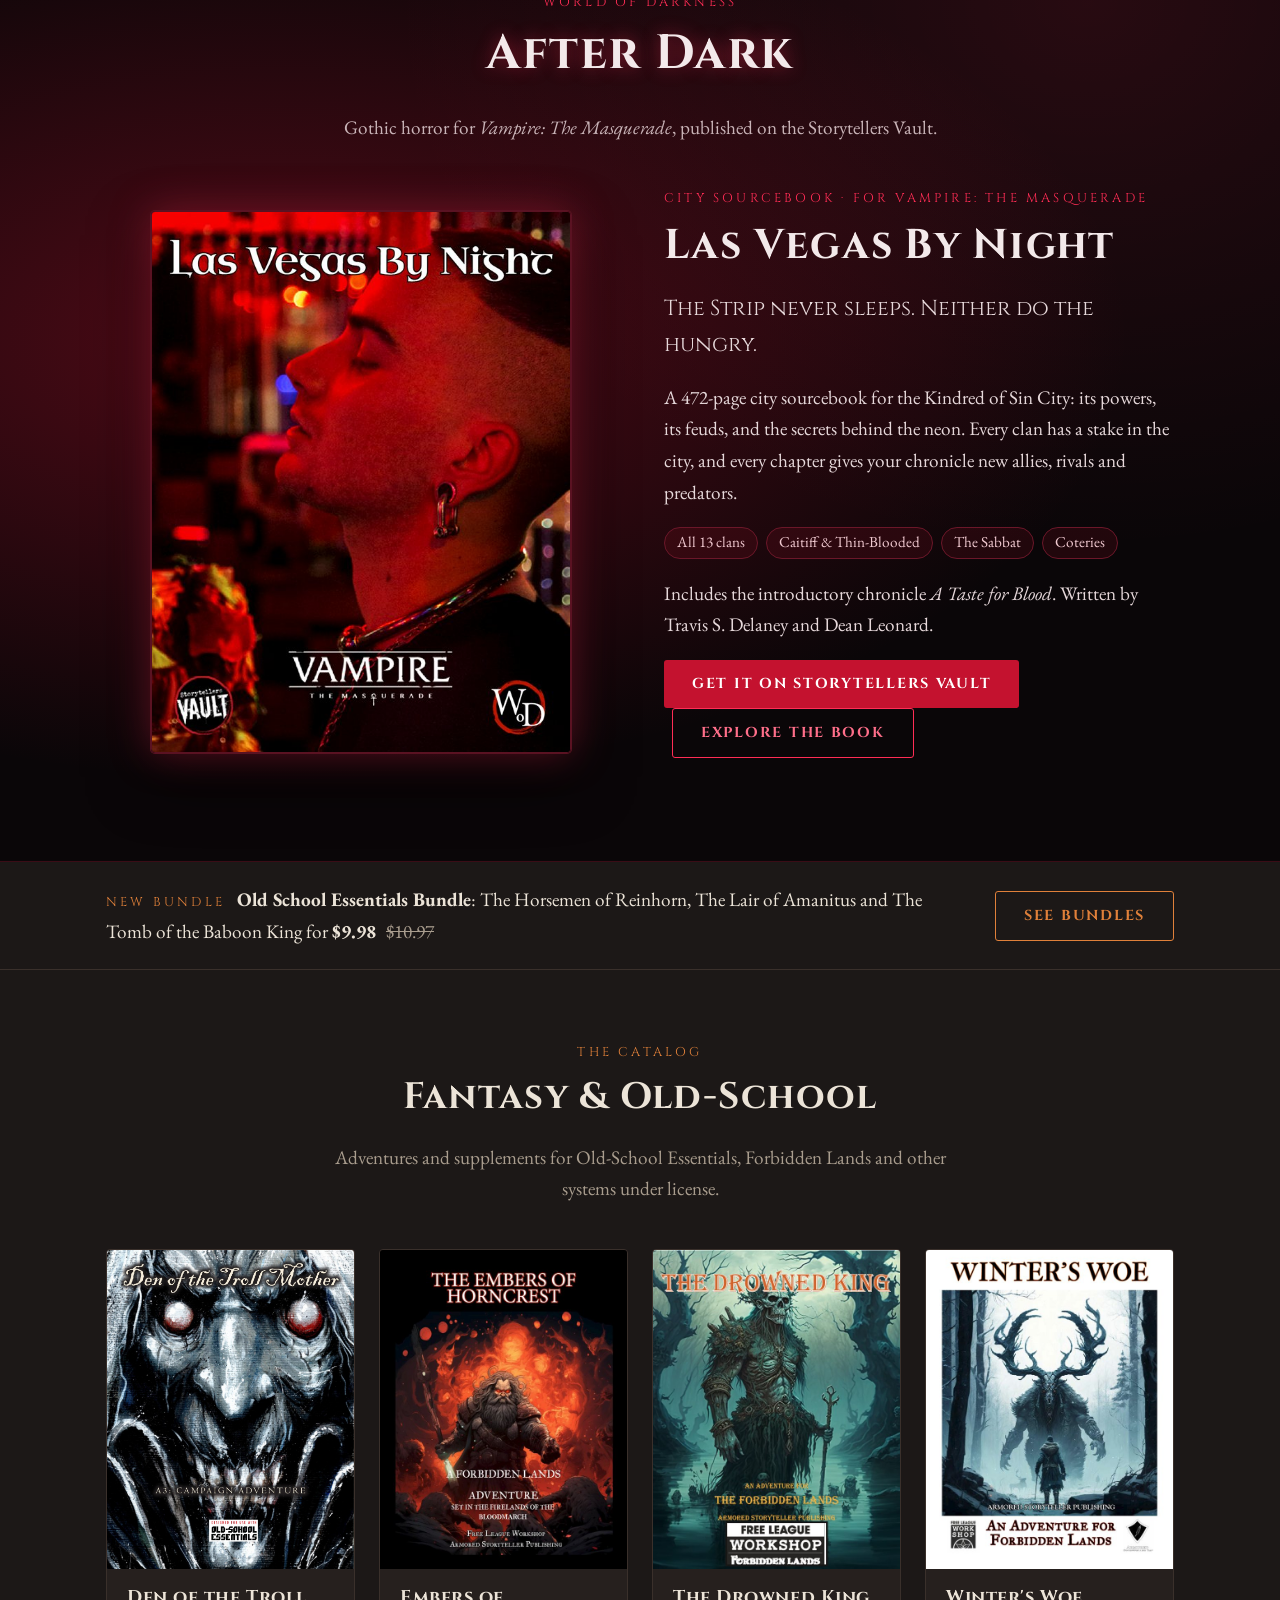
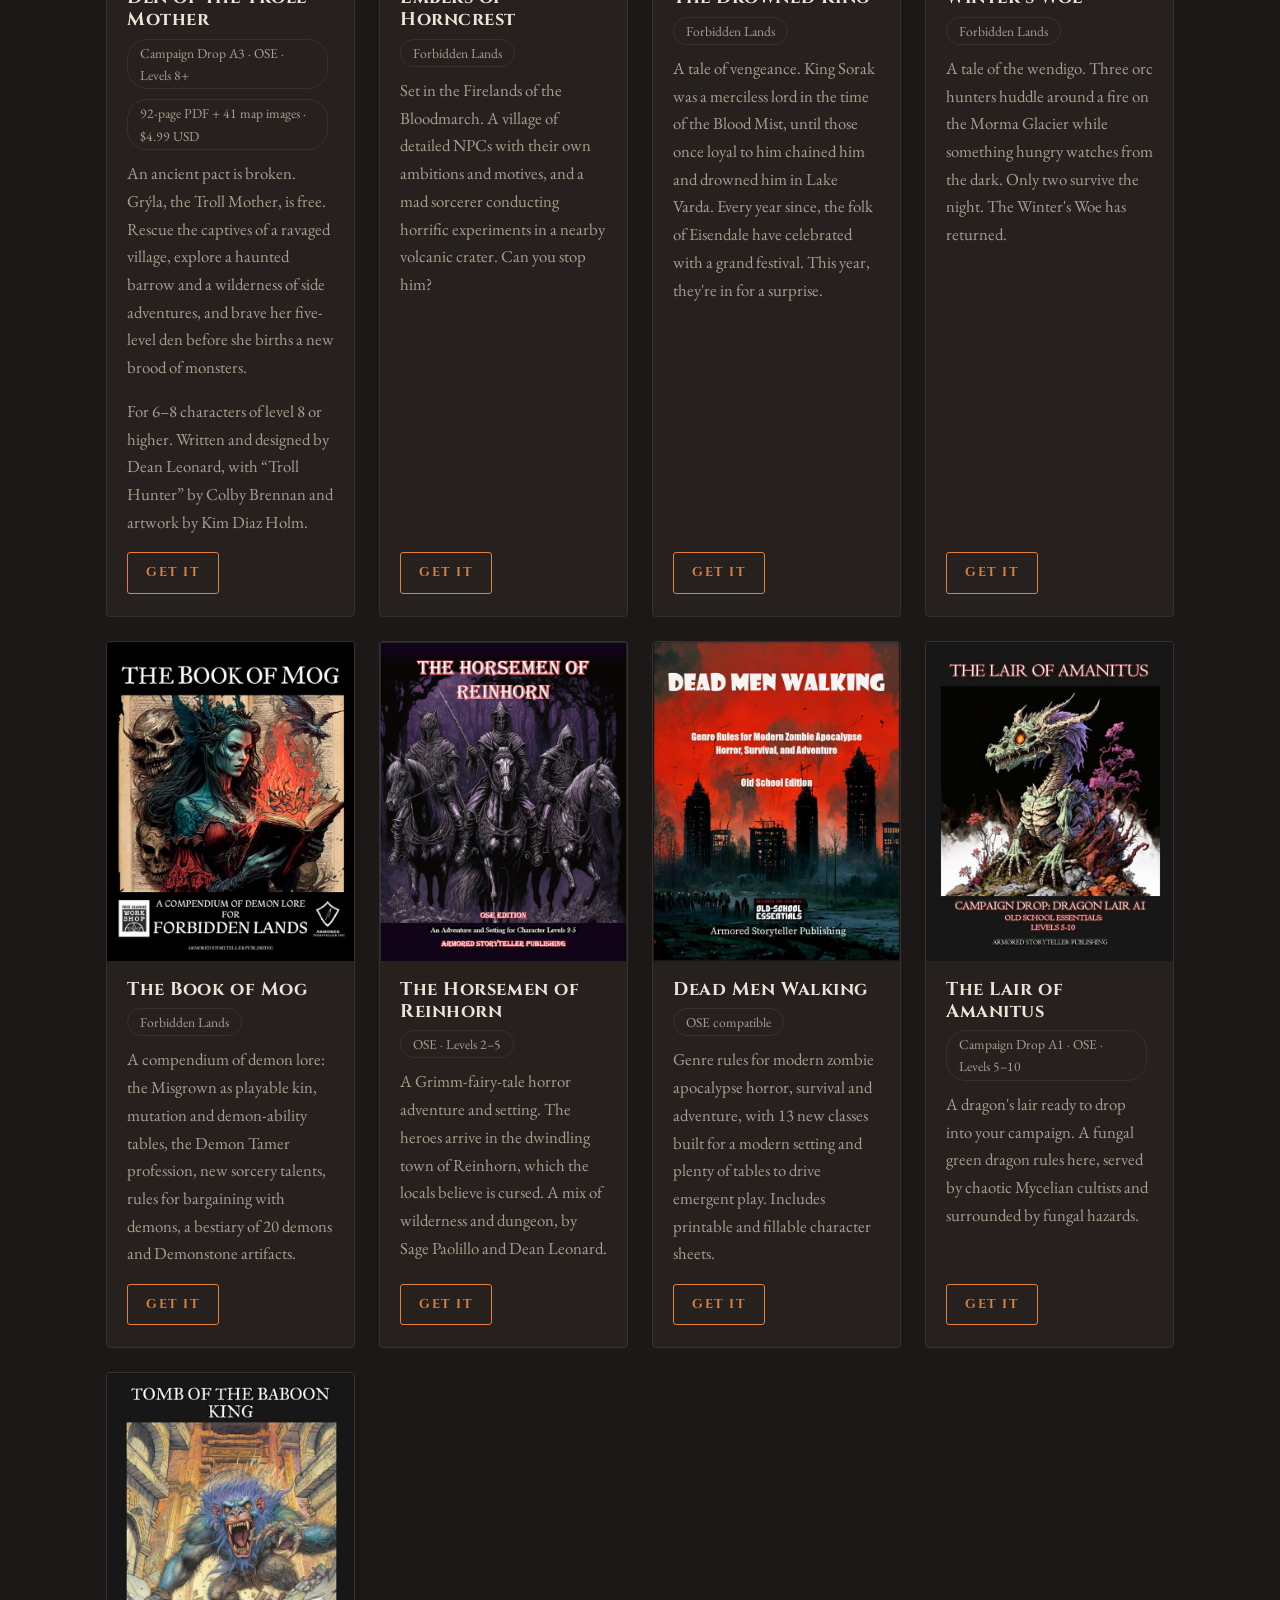
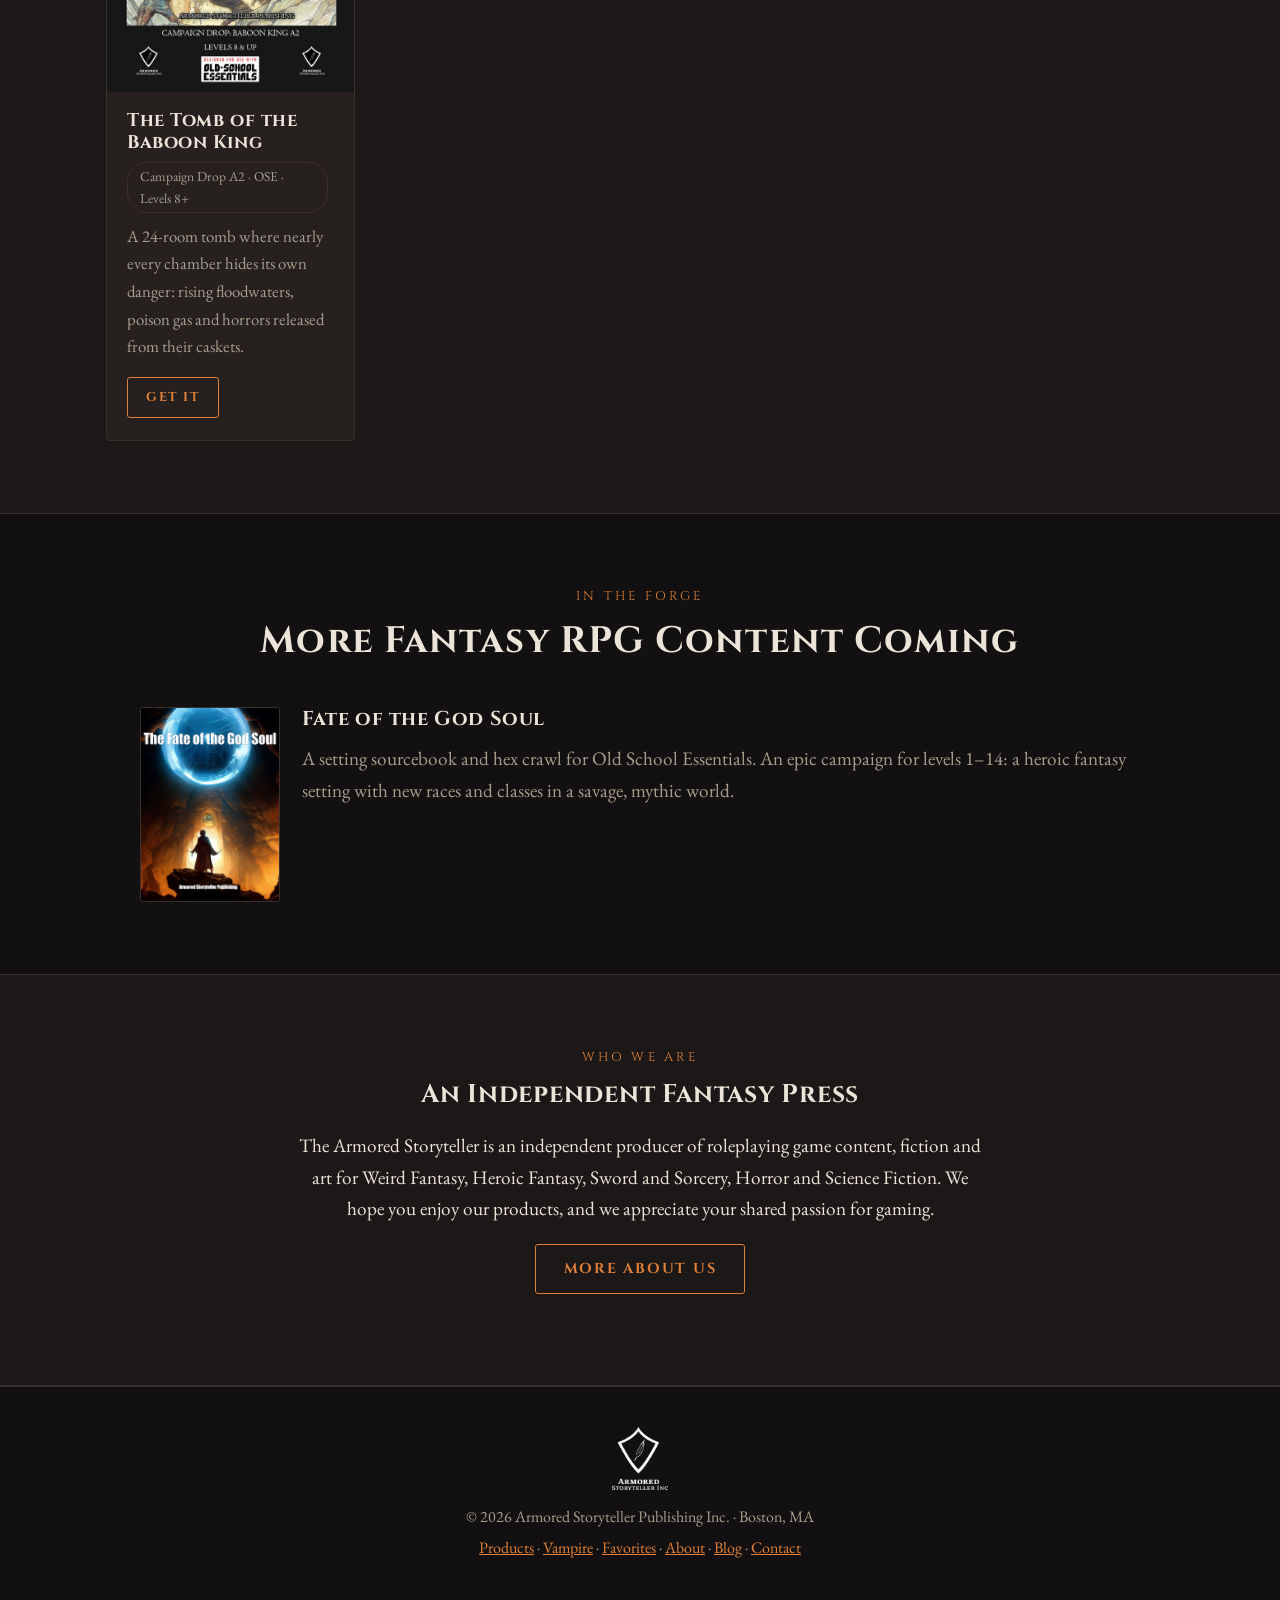
==== commit bc2179df: "Add Vampire landing page and menu link Co-Authored-By: Claude Opus 5.5 <noreply@anthropic.com>" ====
--- a/index.html
+++ b/index.html
@@ -22,6 +22,7 @@
       <nav class="site-nav">
         <a href="index.html" aria-current="page">Home</a>
         <a href="index.html#products">Products</a>
+        <a href="vampire.html">Vampire</a>
         <a href="favorites.html">Favorites</a>
         <a href="about.html">About</a>
         <a href="blog.html">Blog</a>
@@ -73,10 +74,10 @@
             <p class="wod-hook">The Strip never sleeps. Neither do the hungry.</p>
             <p>A 472-page city sourcebook for the Kindred of Sin City: its powers, its feuds, and the secrets behind the neon. Every clan has a stake in the city, and every chapter gives your chronicle new allies, rivals and predators.</p>
             <ul class="wod-clans">
-              <li>Banu Haqim</li><li>Brujah</li><li>Gangrel</li><li>Hecata</li><li>Lasombra</li><li>Malkavians</li><li>Ministry</li><li>Nosferatu</li><li>Ravnos</li>
+              <li>All 13 clans</li><li>Caitiff &amp; Thin-Blooded</li><li>The Sabbat</li><li>Coteries</li>
             </ul>
-            <p>Includes the adventure <em>A Taste for Blood</em>. Written by Travis S. Delaney and Dean Leonard.</p>
-            <p><a class="button wod-button" href="https://site.storytellersvault.com/product/589470/Las-Vegas-By-Night">Get It on Storytellers Vault</a></p>
+            <p>Includes the introductory chronicle <em>A Taste for Blood</em>. Written by Travis S. Delaney and Dean Leonard.</p>
+            <p><a class="button wod-button" href="https://site.storytellersvault.com/product/589470/Las-Vegas-By-Night">Get It on Storytellers Vault</a> <a class="button ghost wod-ghost" href="vampire.html">Explore the Book</a></p>
           </div>
         </div>
       </div>
@@ -228,7 +229,7 @@
     <div class="wrap">
       <img class="logo-img" src="images/logo-black.png" alt="">
       <p>&copy; 2026 Armored Storyteller Publishing Inc. &middot; Boston, MA</p>
-      <p><a href="index.html#products">Products</a> &middot; <a href="favorites.html">Favorites</a> &middot; <a href="about.html">About</a> &middot; <a href="blog.html">Blog</a> &middot; <a href="about.html#contact">Contact</a></p>
+      <p><a href="index.html#products">Products</a> &middot; <a href="vampire.html">Vampire</a> &middot; <a href="favorites.html">Favorites</a> &middot; <a href="about.html">About</a> &middot; <a href="blog.html">Blog</a> &middot; <a href="about.html#contact">Contact</a></p>
     </div>
   </footer>
 
--- a/style.css
+++ b/style.css
@@ -293,6 +293,52 @@
 
 .button.wod-button:hover { background: var(--neon); color: #fff; }
 
+.button.wod-ghost { color: #ff6f8a; border-color: #ff2d55; margin-left: 8px; }
+
+.button.wod-ghost:hover { background: rgba(255, 45, 85, 0.12); color: #ff8aa0; }
+
+/* Vampire landing page */
+
+.wod-page { background: #0a0608; }
+
+.wod-title { font-size: clamp(2.2rem, 6vw, 3.4rem); color: #f3e9ea; text-shadow: 0 0 22px rgba(255, 45, 85, 0.45); margin-bottom: 0.2em; }
+
+.wod-alt { background: #120a0d; }
+
+.wod h3 { color: #f3e9ea; font-size: 1.2rem; }
+
+.wod-columns { display: grid; grid-template-columns: repeat(auto-fit, minmax(260px, 1fr)); gap: 36px; }
+
+.wod-chapters {
+  list-style: none;
+  margin: 0 auto;
+  padding: 0;
+  max-width: 820px;
+  columns: 2;
+  column-gap: 48px;
+}
+
+.wod-chapters li {
+  display: flex;
+  justify-content: space-between;
+  gap: 12px;
+  padding: 7px 0;
+  border-bottom: 1px dotted #4a1320;
+  break-inside: avoid;
+  color: #e6d8da;
+  font-size: 1.1rem;
+}
+
+.wod-chapters b { color: var(--neon); font-weight: 600; }
+
+.wod-chapter-key span { color: var(--neon); font-style: italic; }
+
+.wod-legal { font-size: 0.9rem; color: #9c868a !important; margin-top: 28px; }
+
+@media (max-width: 760px) {
+  .wod-chapters { columns: 1; }
+}
+
 /* Slim "new bundle" strip */
 
 .bundle-strip { padding: 22px 0; background: var(--surface); }
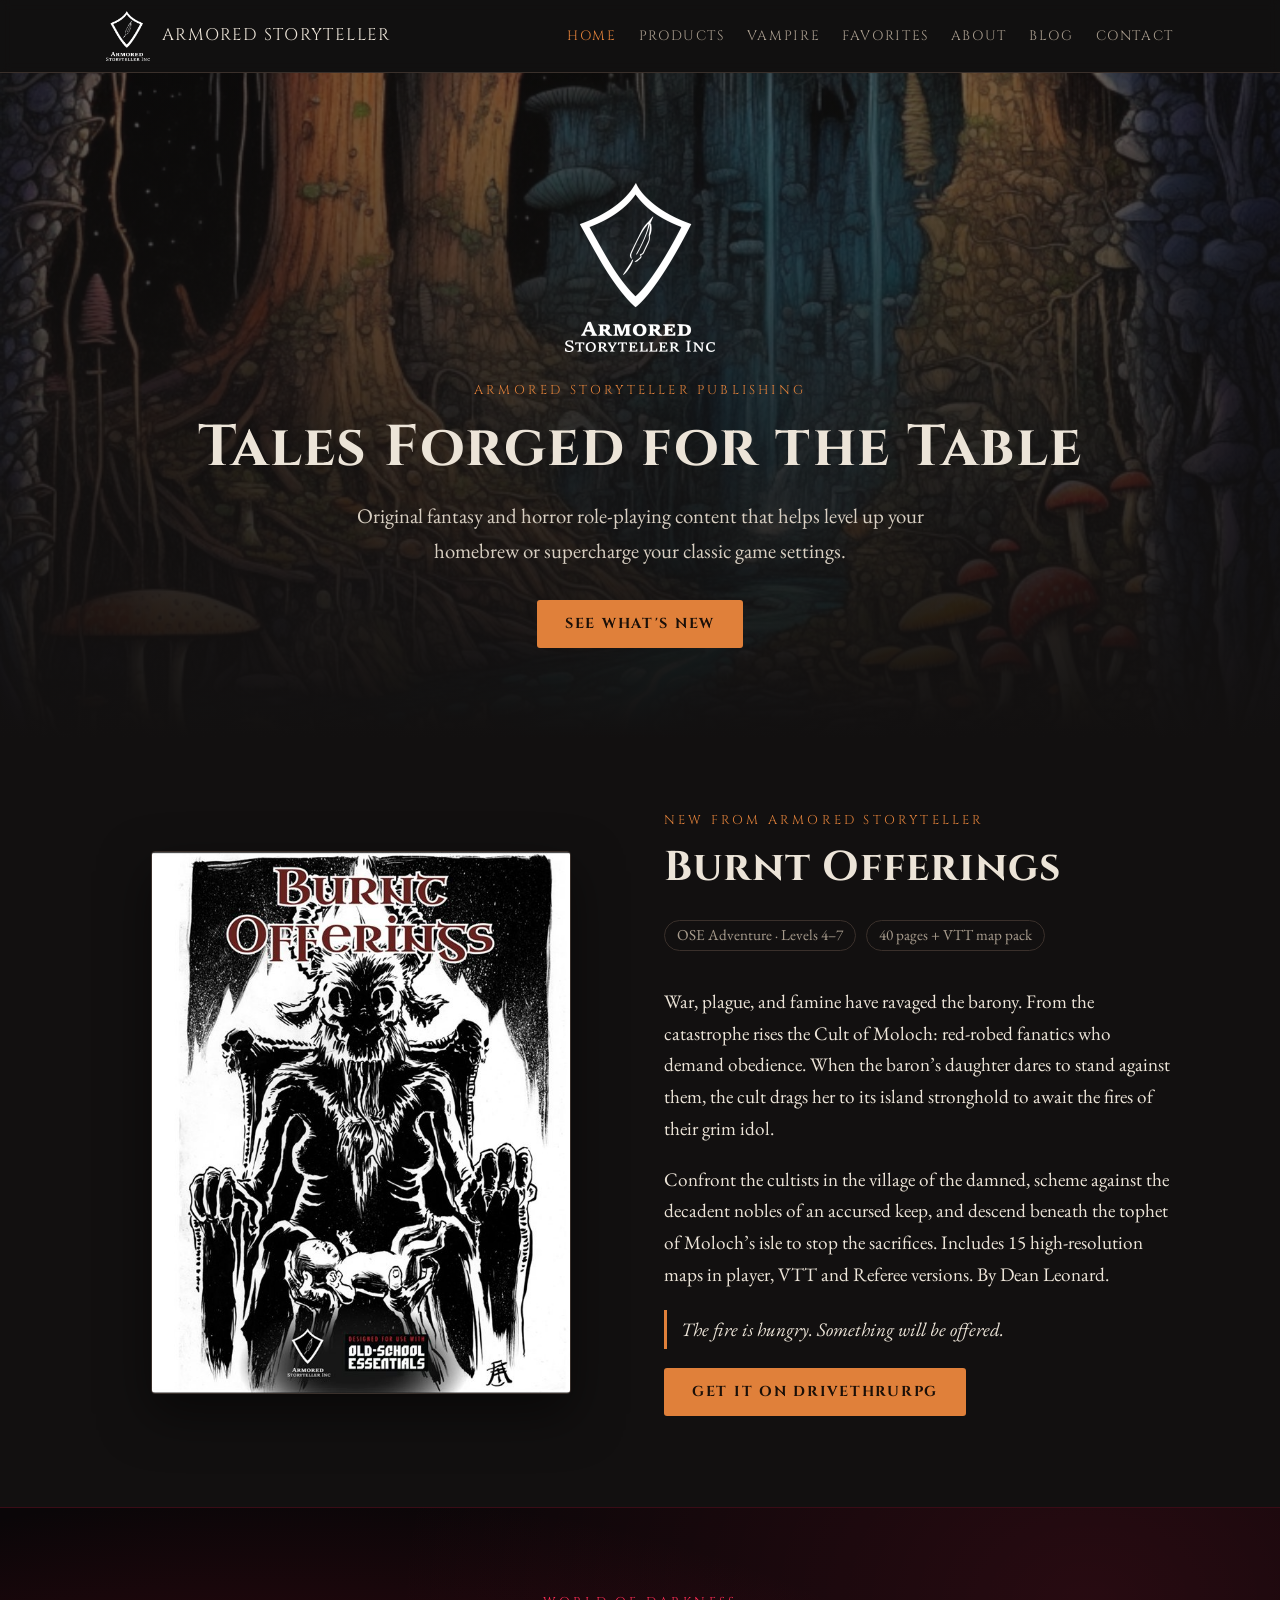
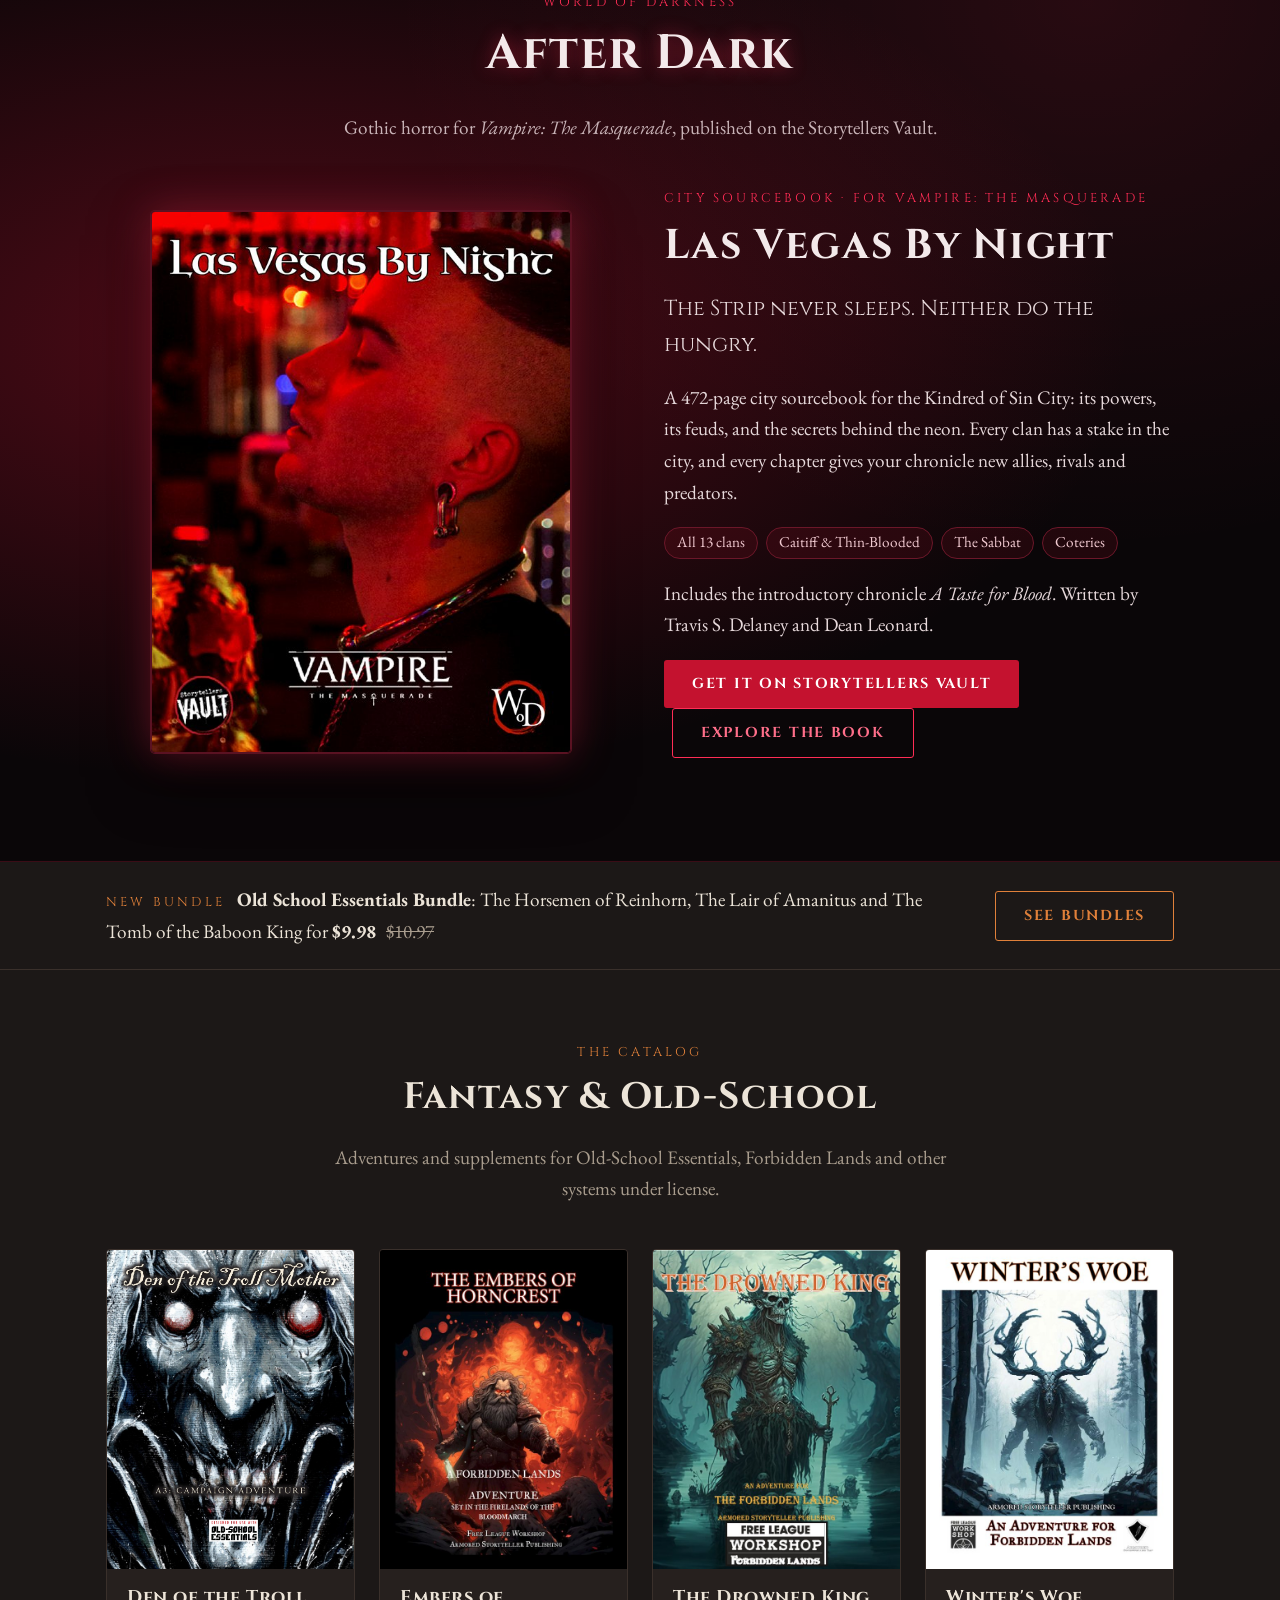
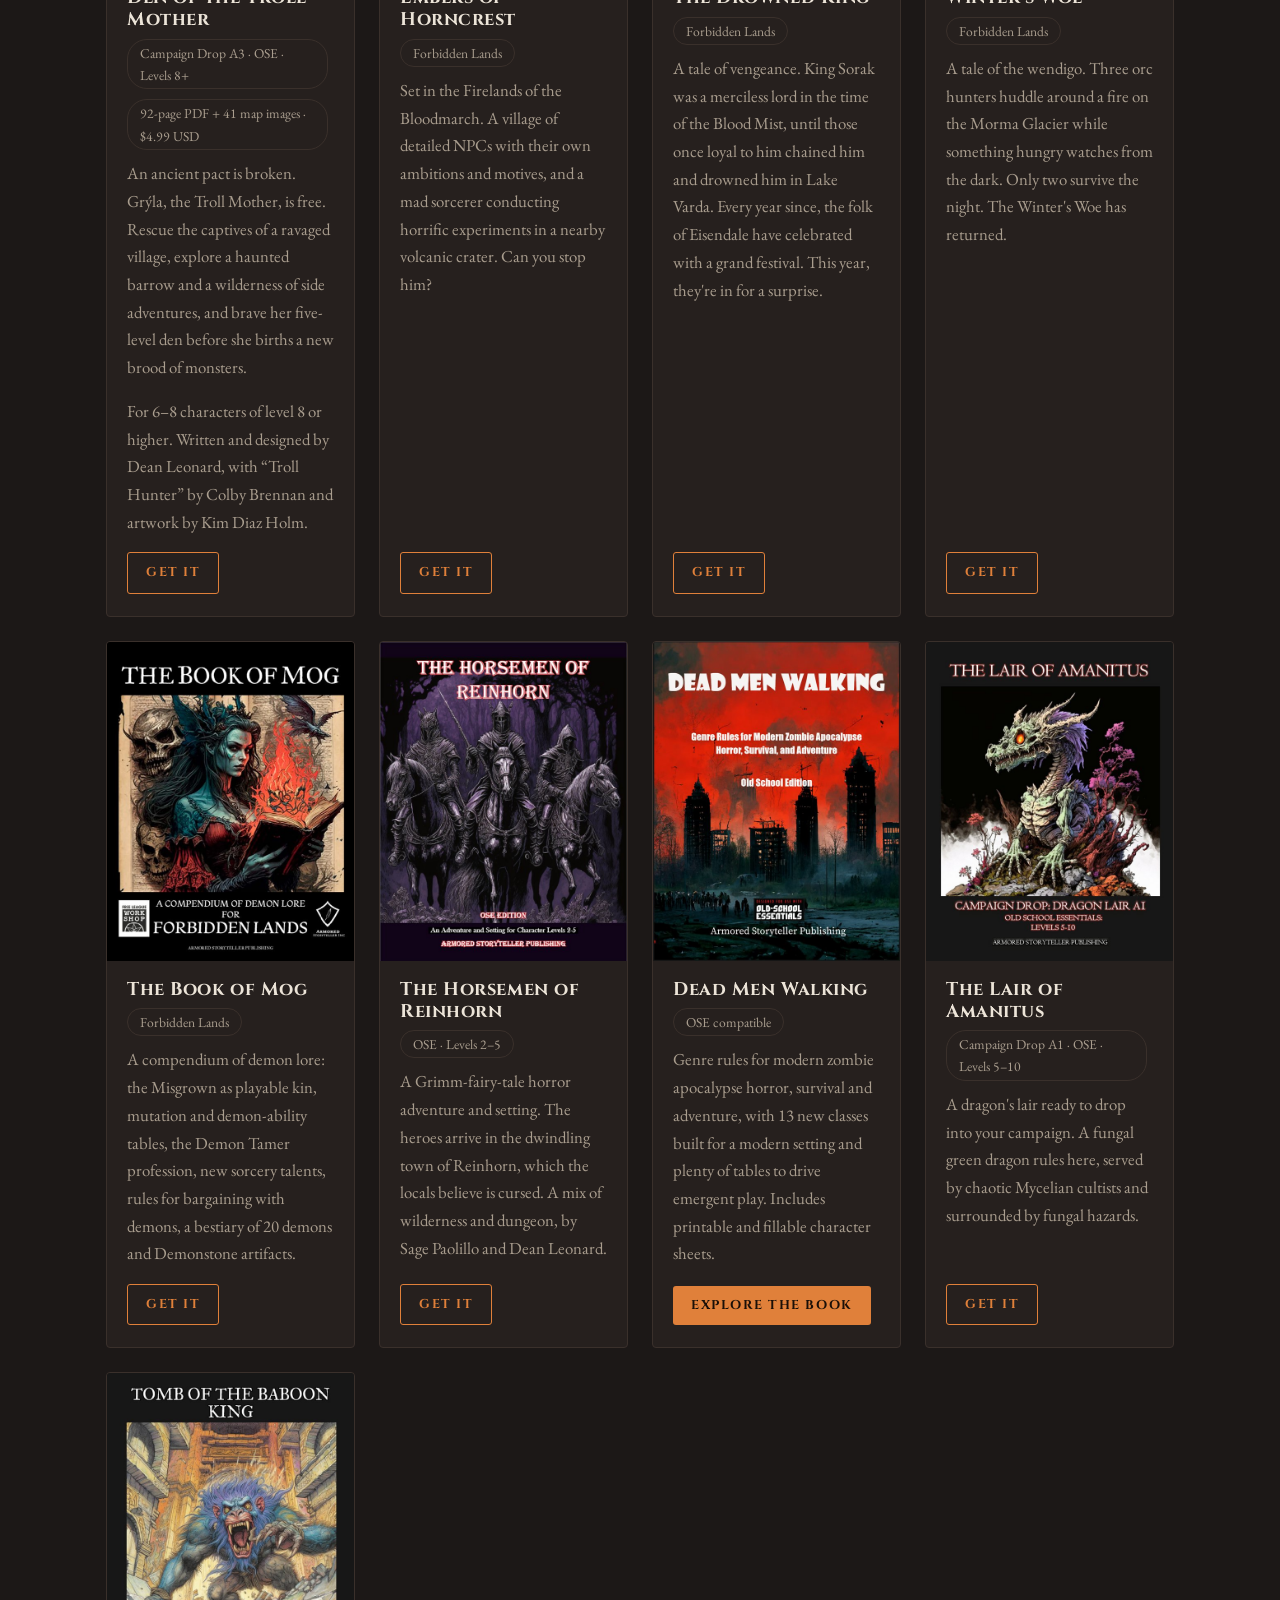
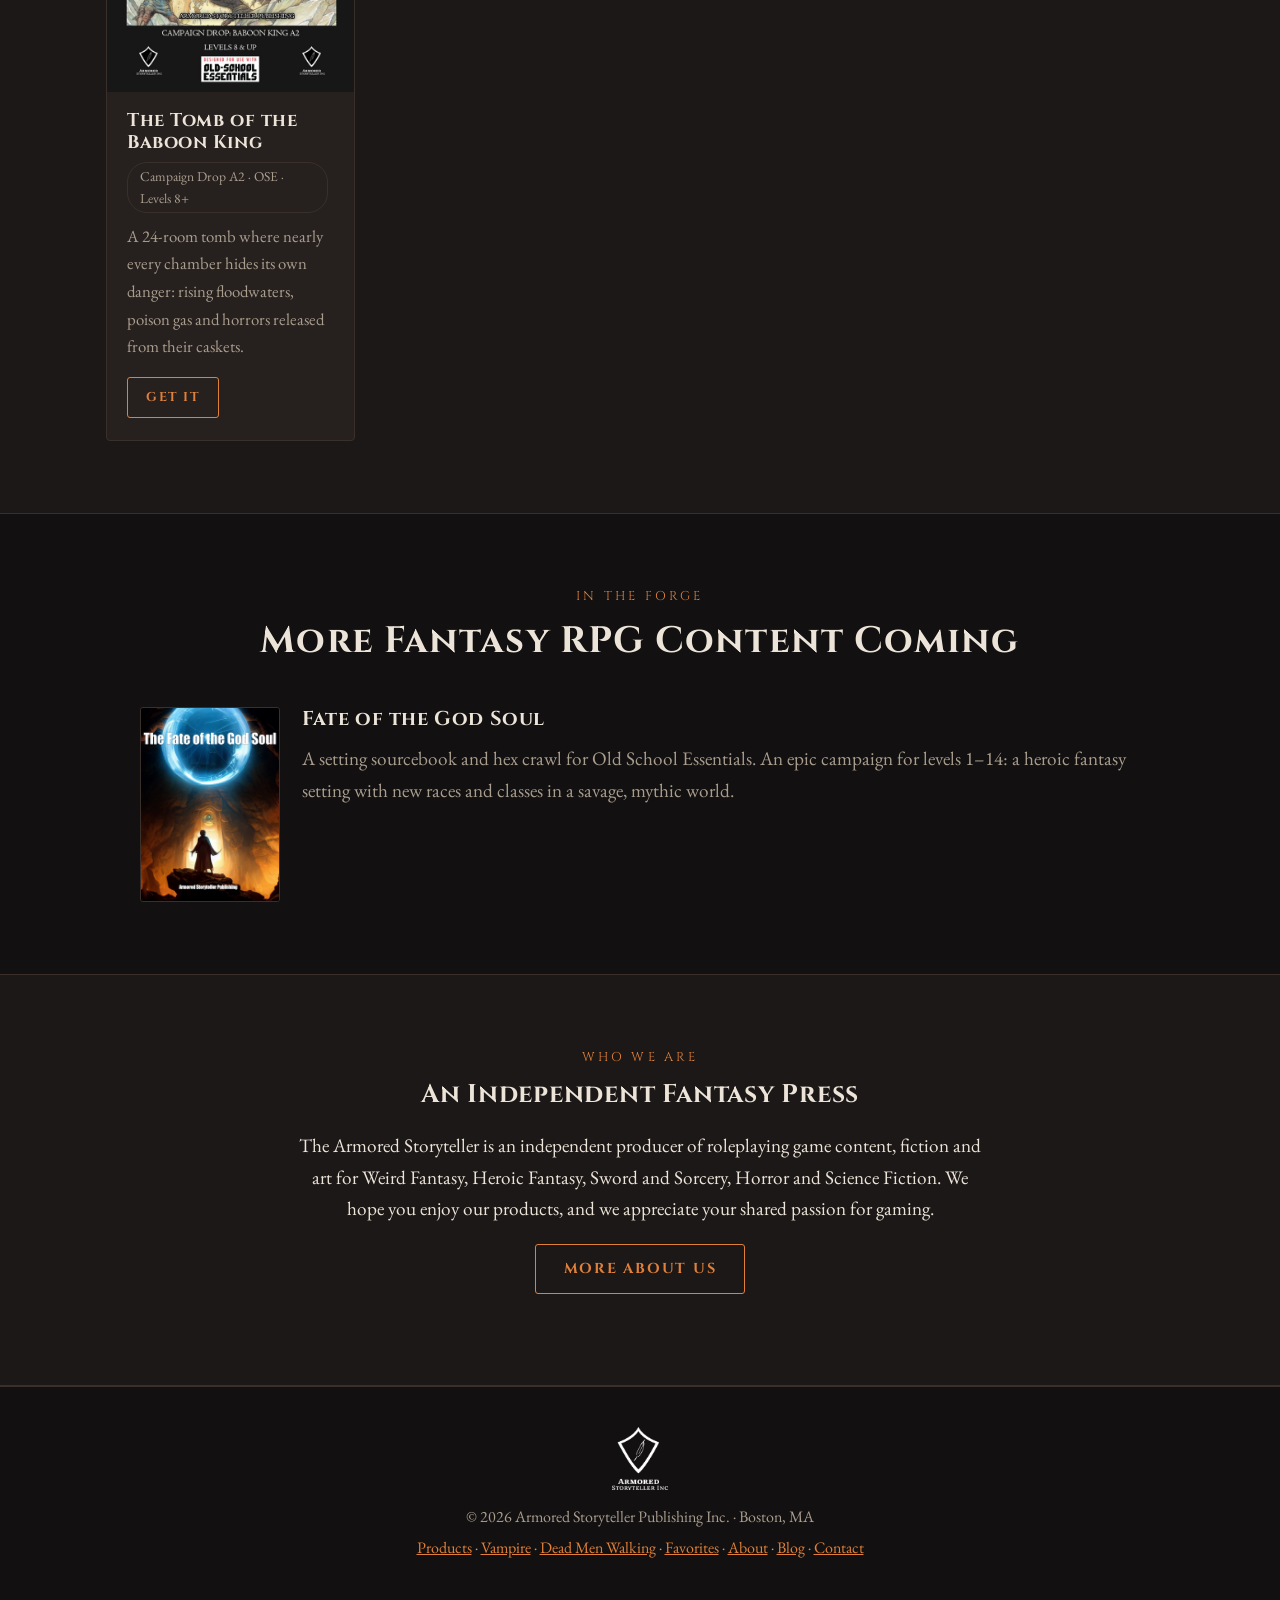
==== commit 1ab390a3: "Add Dead Men Walking landing page Co-Authored-By: Claude Opus 5.5 <noreply@anthropic.com>" ====
--- a/index.html
+++ b/index.html
@@ -161,13 +161,13 @@
             </div>
           </article>
 
-          <article class="card">
-            <div class="card-art"><img src="images/cover-dead-men-walking.jpg" alt="Dead Men Walking cover"></div>
-            <div class="card-body">
-              <h3>Dead Men Walking</h3>
+          <article class="card" id="dead-men-walking">
+            <div class="card-art"><a href="dead-men-walking.html"><img src="images/cover-dead-men-walking.jpg" alt="Dead Men Walking cover"></a></div>
+            <div class="card-body">
+              <h3><a href="dead-men-walking.html" style="color: inherit; text-decoration: none;">Dead Men Walking</a></h3>
               <span class="tag">OSE compatible</span>
               <p>Genre rules for modern zombie apocalypse horror, survival and adventure, with 13 new classes built for a modern setting and plenty of tables to drive emergent play. Includes printable and fillable character sheets.</p>
-              <a class="button ghost" href="https://www.drivethrurpg.com/product/413932/Dead-Men-Walking-Genre-Rules-for-Modern-Zombie-Apocalypse-Horror-Survival-and-Adventure">Get It</a>
+              <a class="button" href="dead-men-walking.html">Explore the Book</a>
             </div>
           </article>
 
@@ -229,7 +229,7 @@
     <div class="wrap">
       <img class="logo-img" src="images/logo-black.png" alt="">
       <p>&copy; 2026 Armored Storyteller Publishing Inc. &middot; Boston, MA</p>
-      <p><a href="index.html#products">Products</a> &middot; <a href="vampire.html">Vampire</a> &middot; <a href="favorites.html">Favorites</a> &middot; <a href="about.html">About</a> &middot; <a href="blog.html">Blog</a> &middot; <a href="about.html#contact">Contact</a></p>
+      <p><a href="index.html#products">Products</a> &middot; <a href="vampire.html">Vampire</a> &middot; <a href="dead-men-walking.html">Dead Men Walking</a> &middot; <a href="favorites.html">Favorites</a> &middot; <a href="about.html">About</a> &middot; <a href="blog.html">Blog</a> &middot; <a href="about.html#contact">Contact</a></p>
     </div>
   </footer>
 
--- a/style.css
+++ b/style.css
@@ -578,3 +578,57 @@
   .bundle { grid-template-columns: 1fr; gap: 24px; padding: 24px 18px; }
   section { padding: 52px 0; }
 }
+
+/* Dead Men Walking page: ash, smoke and blood */
+
+.dmw-page { background: #0b0b0b; }
+
+.dmw {
+  --toxic: #d8261b;
+  --ash: #b9b2a8;
+  background:
+    radial-gradient(ellipse at 25% 40%, rgba(216, 38, 27, 0.22) 0%, rgba(11, 11, 11, 0) 60%),
+    #0b0b0b;
+  border-top: 1px solid #2a1512;
+  padding: 80px 0;
+}
+
+.dmw-alt { background: #141210; }
+
+.dmw .eyebrow { color: #ff4a3d; }
+
+.dmw h2, .dmw h3, .dmw-title { color: #efe9e2; }
+
+.dmw-title { font-size: clamp(2.3rem, 6vw, 3.6rem); text-shadow: 0 0 20px rgba(216, 38, 27, 0.5); margin-bottom: 0.2em; }
+
+.dmw p { color: #ddd5cb; }
+
+.dmw-hook { font-family: var(--heading-font); font-size: 1.2rem; color: #ff4a3d !important; font-style: italic; }
+
+.dmw-cover { border-color: #4a1a15 !important; box-shadow: 0 0 0 1px #4a1a15, 0 0 36px rgba(216, 38, 27, 0.35), 0 24px 60px rgba(0, 0, 0, 0.75) !important; }
+
+.dmw-tags { list-style: none; padding: 0; margin: 0 0 18px; display: flex; flex-wrap: wrap; gap: 8px; }
+
+.dmw-tags li { font-size: 0.95rem; padding: 2px 12px; border: 1px solid #5a2019; border-radius: 20px; color: #f1cfc9; background: rgba(216, 38, 27, 0.1); }
+
+.button.dmw-button { background: var(--toxic); color: #fff; }
+
+.button.dmw-button:hover { background: #ff4a3d; color: #fff; }
+
+.dmw-small { font-size: 0.95rem; color: var(--ash) !important; font-style: italic; }
+
+.dmw-columns { display: grid; grid-template-columns: repeat(auto-fit, minmax(240px, 1fr)); gap: 32px; }
+
+.dmw-columns h3 { font-size: 1.15rem; }
+
+.dmw-chapters { list-style: none; padding: 0; margin: 0; }
+
+.dmw-chapters li { display: flex; justify-content: space-between; gap: 16px; padding: 9px 0; border-bottom: 1px dotted #4a1a15; color: #ddd5cb; font-size: 1.1rem; }
+
+.dmw-chapters b { color: #ff4a3d; font-weight: 600; }
+
+.dmw-legal { font-size: 0.9rem; color: #8f877d !important; margin-top: 24px; }
+
+@media (max-width: 760px) {
+  .dmw-feature-art .dmw-cover { order: -1; }
+}
